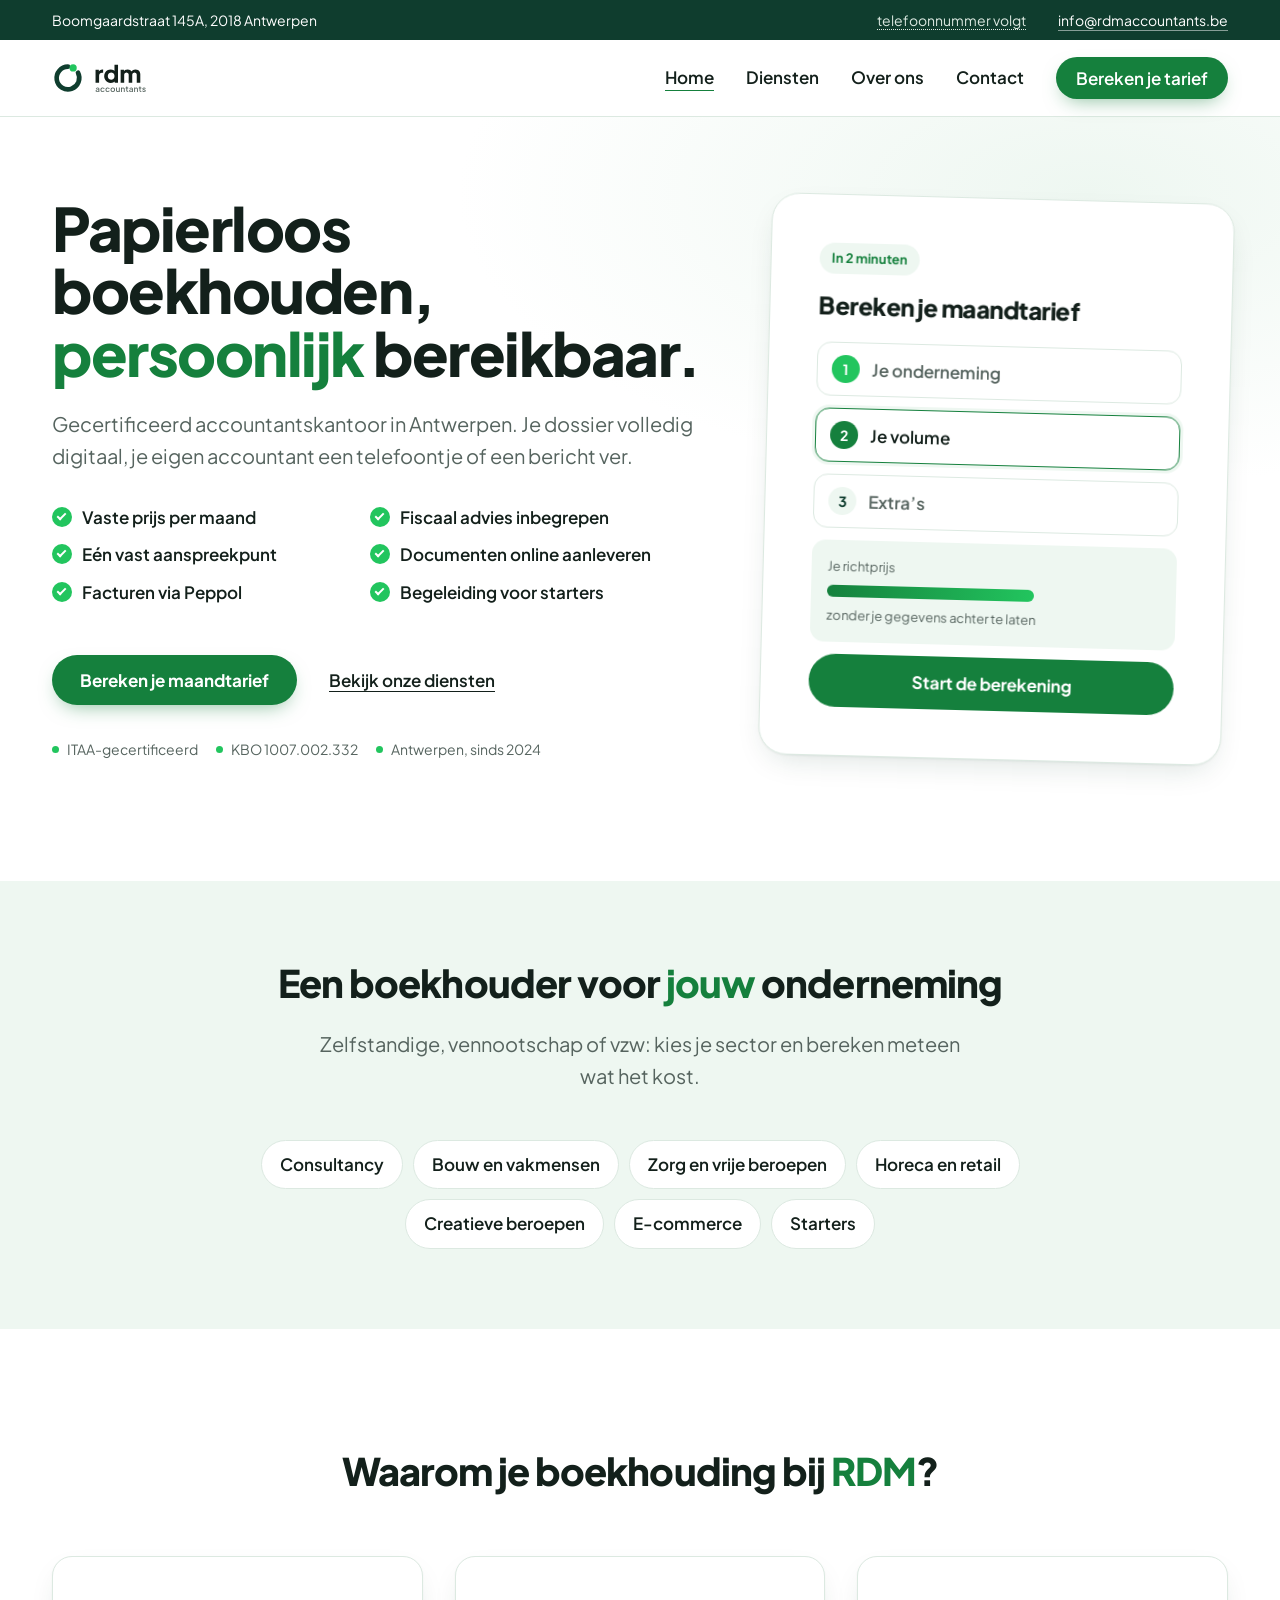
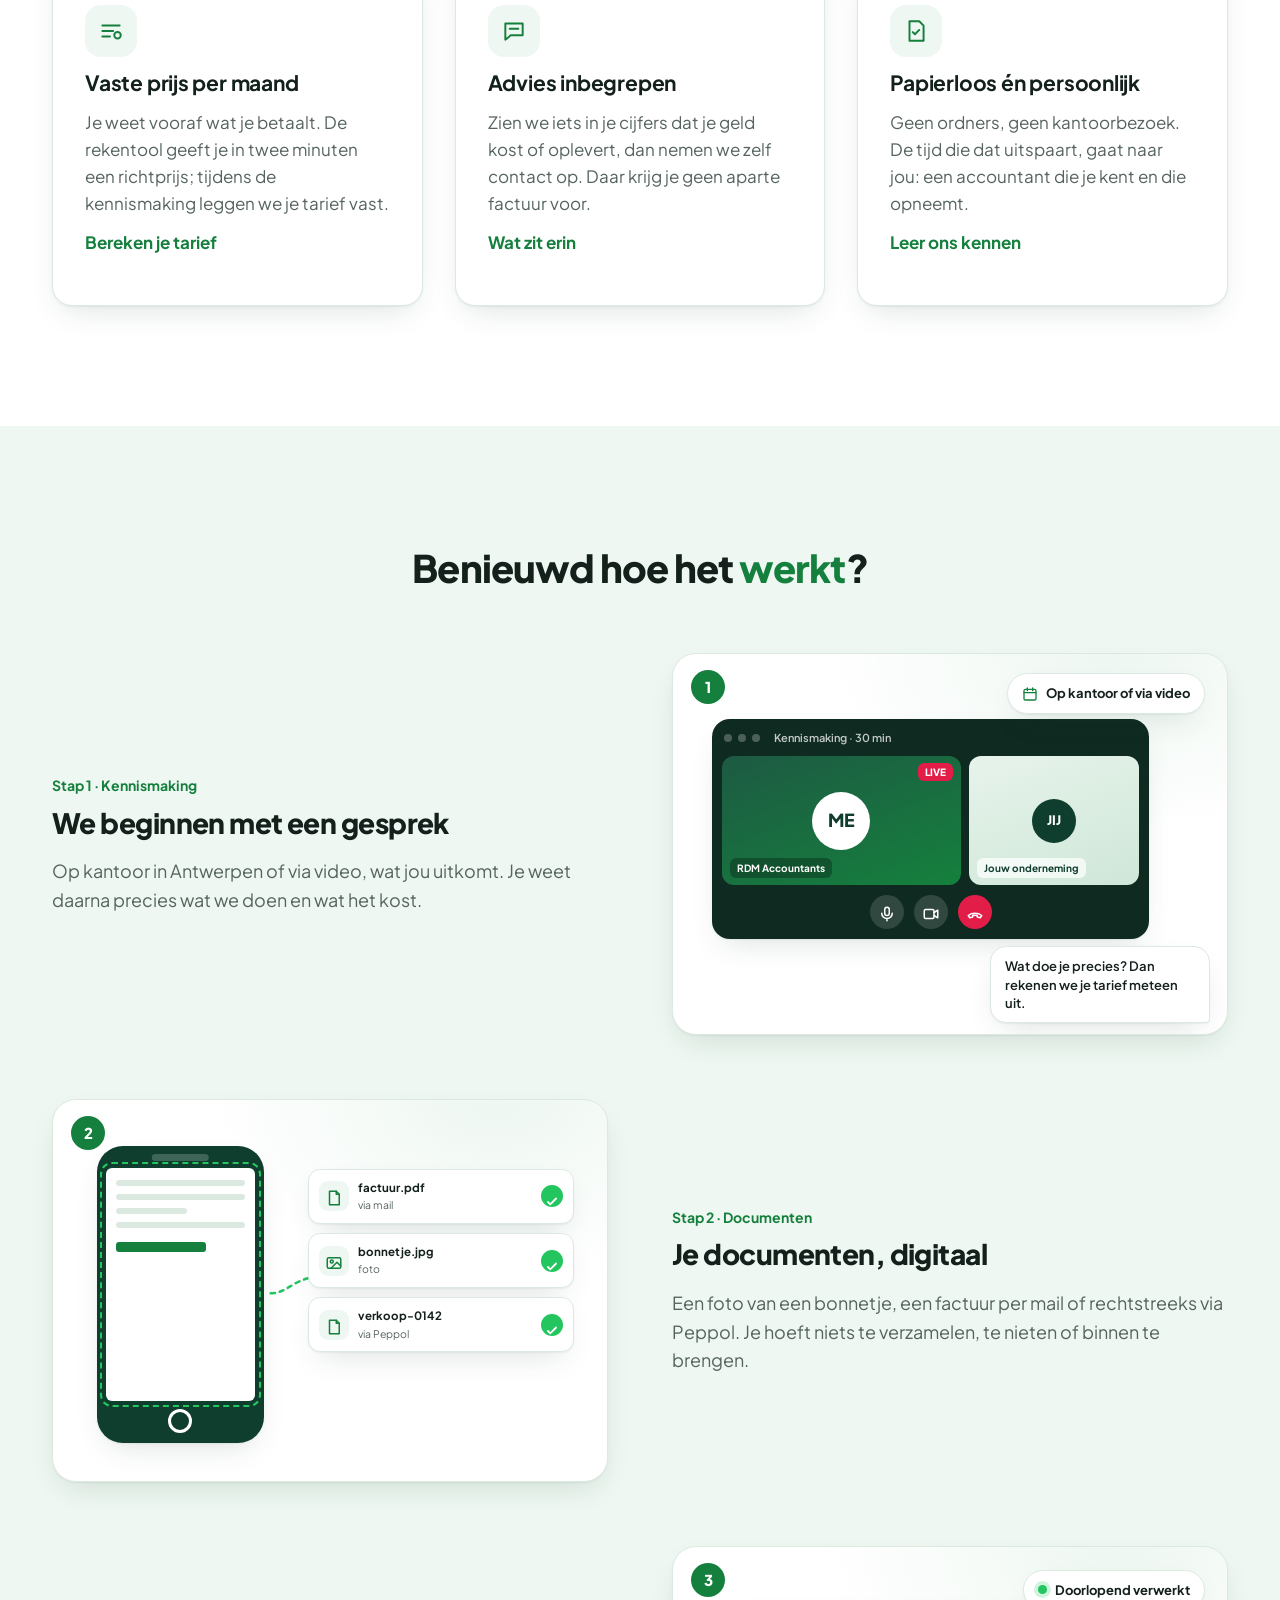
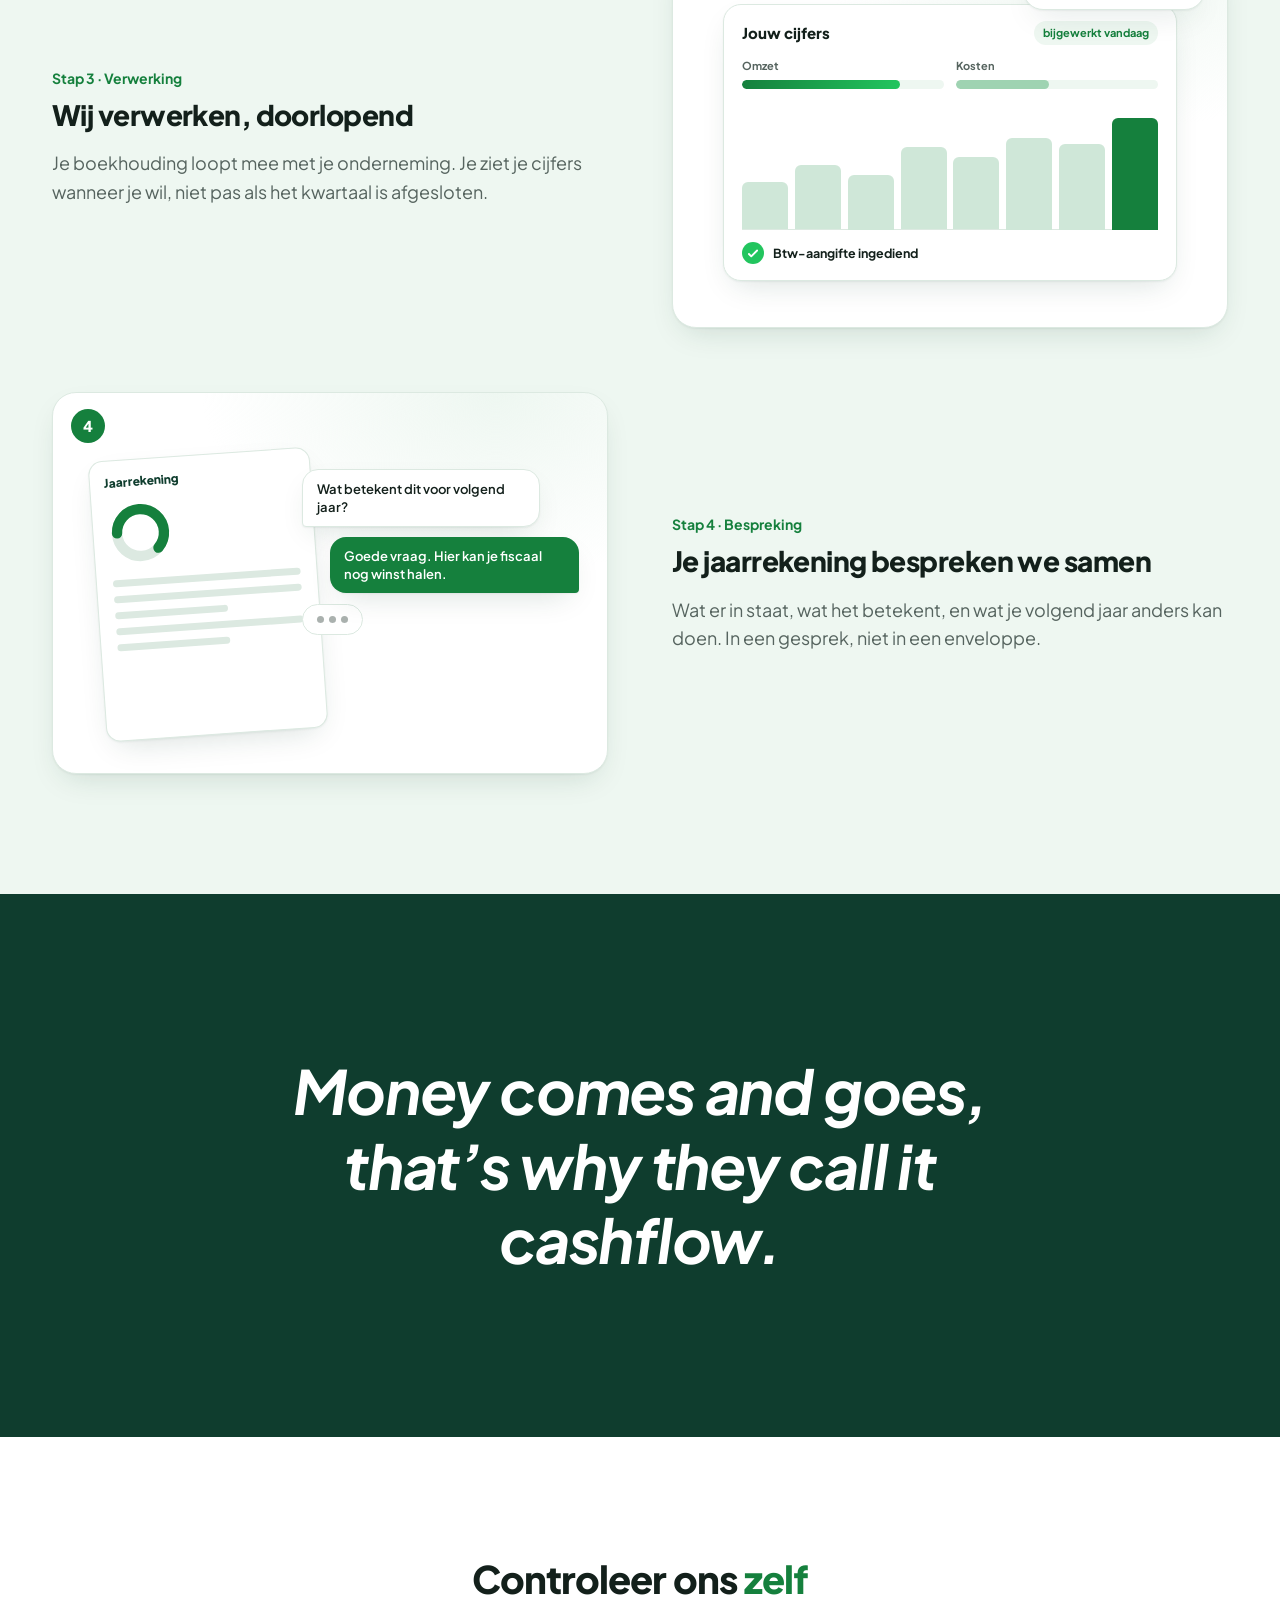
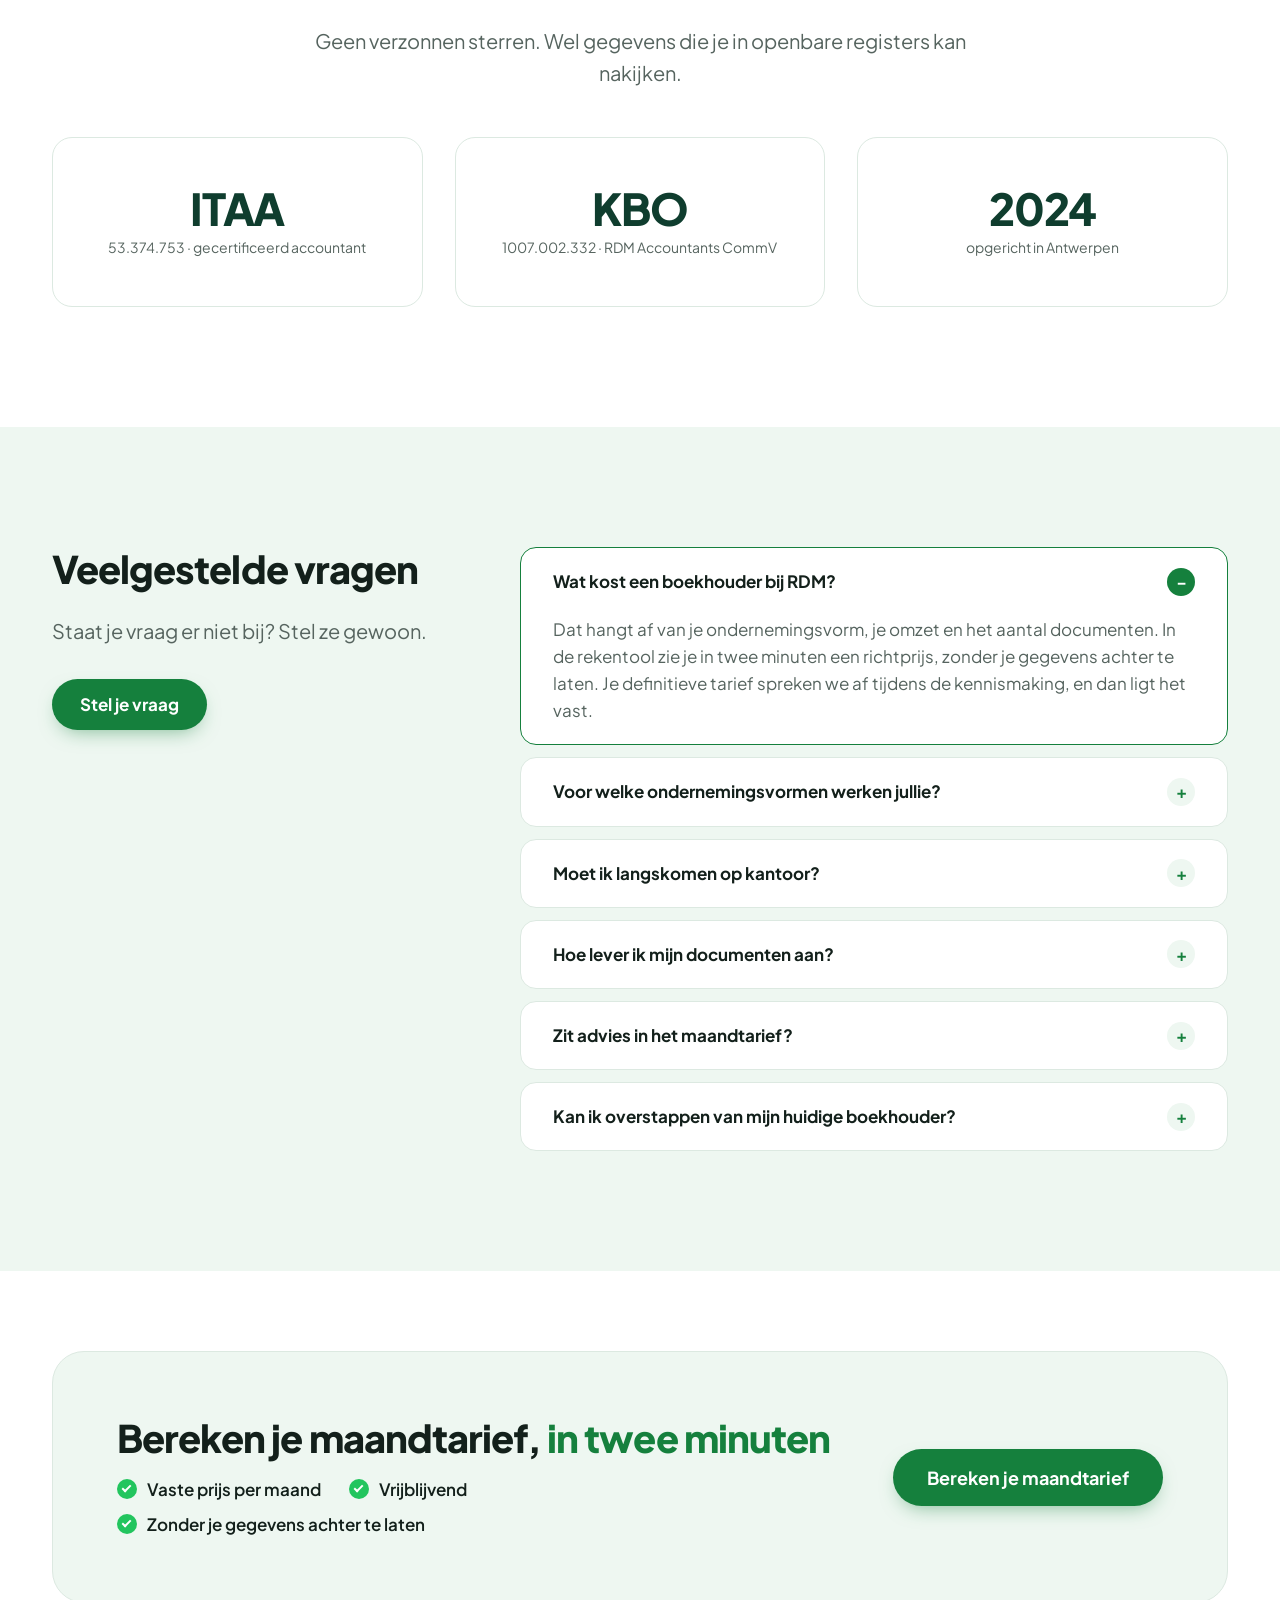
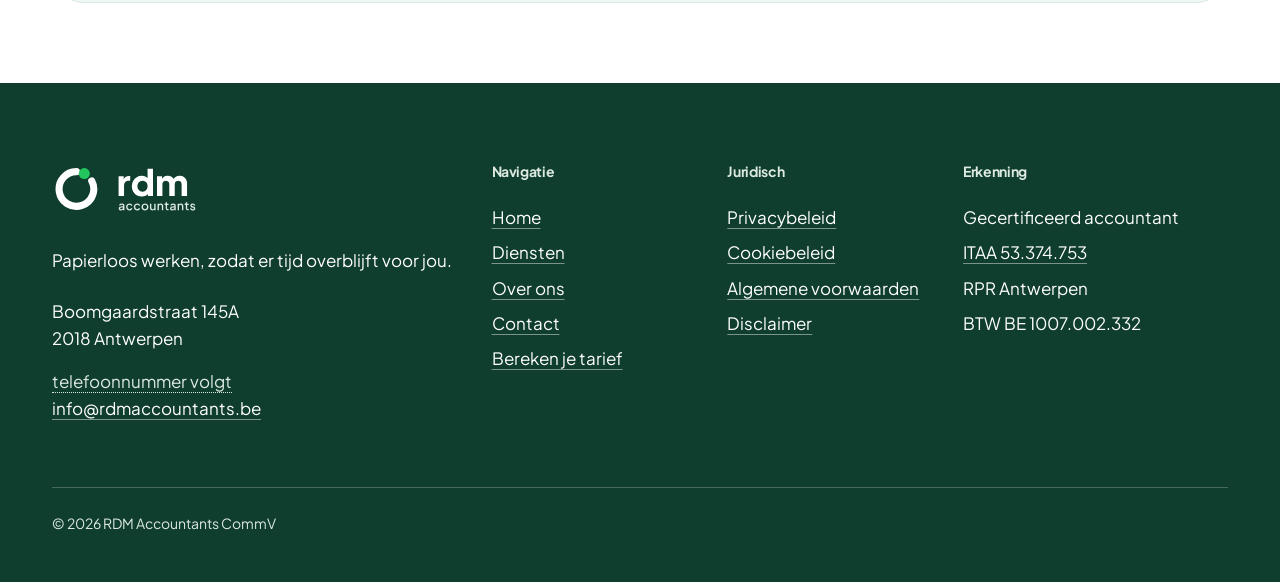
==== site/index.html @ 02c866e9 "Rebuild Diensten, Over ons, Contact and the Tarief header in the v2 style Same language as the homep" ====
<!doctype html>
<html lang="nl-BE" class="no-js">
<head>
<meta charset="utf-8">
<meta name="viewport" content="width=device-width, initial-scale=1">
<title>RDM Accountants — Antwerpen</title>
<meta name="description" content="Gecertificeerd accountantskantoor in Antwerpen. Papierloos werken, zodat er tijd overblijft voor jou. Bereken je richtprijs in drie stappen.">
<link rel="canonical" href="https://www.rdmaccountants.be/">

<meta property="og:type" content="website">
<meta property="og:site_name" content="RDM Accountants">
<meta property="og:locale" content="nl_BE">
<meta property="og:url" content="https://www.rdmaccountants.be/">
<meta property="og:title" content="RDM Accountants — Antwerpen">
<meta property="og:description" content="Gecertificeerd accountantskantoor in Antwerpen. Papierloos werken, zodat er tijd overblijft voor jou. Bereken je richtprijs in drie stappen.">
<meta property="og:image" content="https://www.rdmaccountants.be/assets/img/og-default.png">
<meta property="og:image:width" content="1200">
<meta property="og:image:height" content="630">
<meta name="twitter:card" content="summary_large_image">

<meta name="theme-color" content="#14453A">
<link rel="icon" href="assets/img/favicon.svg" type="image/svg+xml">
<link rel="icon" href="assets/img/favicon-32.png" sizes="32x32" type="image/png">
<link rel="icon" href="favicon.ico" sizes="16x16 32x32 48x48">
<link rel="apple-touch-icon" href="assets/img/apple-touch-icon.png">
<link rel="manifest" href="site.webmanifest">

<link rel="preload" href="assets/fonts/plus-jakarta-sans-normal-latin.woff2" as="font" type="font/woff2" crossorigin>
<link rel="stylesheet" href="assets/fonts/fonts.css?v=7840b08d">
<link rel="stylesheet" href="assets/css/style.css?v=0466deaf">

<script type="application/ld+json">
{
  "@context": "https://schema.org",
  "@type": "AccountingService",
  "@id": "https://www.rdmaccountants.be/#organisatie",
  "name": "RDM Accountants",
  "legalName": "RDM Accountants CommV",
  "description": "Gecertificeerd accountantskantoor in Antwerpen. Papierloos werken, zodat er tijd overblijft voor jou.",
  "url": "https://www.rdmaccountants.be/",
  "email": "info@rdmaccountants.be",
  "vatID": "BE1007002332",
  "identifier": {
    "@type": "PropertyValue",
    "name": "ITAA",
    "value": "53.374.753"
  },
  "address": {
    "@type": "PostalAddress",
    "streetAddress": "Boomgaardstraat 145A",
    "postalCode": "2018",
    "addressLocality": "Antwerpen",
    "addressCountry": "BE"
  },
  "geo": {
    "@type": "GeoCoordinates",
    "latitude": 51.2012948,
    "longitude": 4.4261101
  },
  "areaServed": {
    "@type": "City",
    "name": "Antwerpen"
  },
  "knowsLanguage": [
    "nl-BE"
  ],
  "image": "https://www.rdmaccountants.be/assets/img/og-default.png"
}
</script>
<script>document.documentElement.classList.replace('no-js','js');</script>
</head>
<body>

<a class="skip-link" href="#main">Naar de inhoud</a>

<div class="topbar">
  <div class="container">
    <span>Boomgaardstraat 145A, 2018 Antwerpen</span>
    <span class="topbar__spacer"><span class="tbd" data-field="telefoon">telefoonnummer volgt</span></span>
    <a href="mailto:info@rdmaccountants.be">info@rdmaccountants.be</a>
  </div>
</div>

<header class="header">
  <div class="container">
    <a class="logo" href="index.html" aria-label="RDM Accountants, naar de homepage">
      <svg viewBox="0 0 187 66" aria-hidden="true" focusable="false"><path d="M50.42 22.67A22 22 0 1 1 31.00 11.00" fill="none" stroke="#0F3D2E" stroke-width="9" stroke-linecap="round"/><circle cx="40.99" cy="13.40" r="7.02" fill="#22C55E"/><path d="M84.53 42.0V16.884H90.97V22.91L90.51 22.036Q91.338 18.862000000000002 93.247 17.735Q95.156 16.608 97.778 16.608H99.25V22.588H97.088Q94.55799999999999 22.588 92.994 24.129Q91.43 25.67 91.43 28.476V42.0ZM114.108 42.552Q110.428 42.552 107.53 40.804Q104.632 39.056 102.953 36.066Q101.274 33.076 101.274 29.442Q101.274 25.762 102.976 22.795Q104.678 19.828 107.576 18.08Q110.474 16.332 114.062 16.332Q116.822 16.332 118.961 17.367Q121.1 18.402 122.342 20.288L121.28399999999999 21.668V7.177999999999997H128.184V42.0H121.744V37.4L122.388 38.826Q121.1 40.666 118.892 41.608999999999995Q116.684 42.552 114.108 42.552ZM114.936 36.342Q116.822 36.342 118.248 35.468Q119.674 34.594 120.479 33.03Q121.28399999999999 31.466 121.28399999999999 29.442Q121.28399999999999 27.418 120.479 25.854Q119.674 24.29 118.248 23.416Q116.822 22.542 114.936 22.542Q113.05 22.542 111.555 23.439Q110.06 24.336 109.232 25.877Q108.404 27.418 108.404 29.442Q108.404 31.466 109.232 33.03Q110.06 34.594 111.555 35.468Q113.05 36.342 114.936 36.342ZM133.244 42.0V16.884H139.684V23.002L138.994 21.990000000000002Q139.546 19.092 141.66199999999998 17.712Q143.778 16.332 146.722 16.332Q149.85 16.332 152.219 17.919Q154.588 19.506 155.186 22.174L153.208 22.358Q154.45 19.276 156.75 17.804000000000002Q159.05 16.332 162.132 16.332Q164.846 16.332 166.939 17.528Q169.03199999999998 18.724 170.228 20.863Q171.424 23.002 171.424 25.854V42.0H164.524V27.326Q164.524 25.854 163.995 24.796Q163.466 23.738 162.5 23.14Q161.534 22.542 160.154 22.542Q158.82 22.542 157.831 23.14Q156.84199999999998 23.738 156.313 24.796Q155.784 25.854 155.784 27.326V42.0H148.884V27.326Q148.884 25.854 148.355 24.796Q147.826 23.738 146.86 23.14Q145.894 22.542 144.514 22.542Q143.18 22.542 142.191 23.14Q141.202 23.738 140.673 24.796Q140.144 25.854 140.144 27.326V42.0Z" fill="#13201B"/><path d="M87.534 60.186Q86.6815 60.186 86.03825 59.887625Q85.395 59.58925 85.0385 59.050625Q84.682 58.512 84.682 57.79125Q84.682 57.10925 84.98425 56.56675Q85.2865 56.02425 85.918125 55.65225Q86.54975 55.28025 87.51075 55.12525L90.4325 54.64475V56.02425L87.8595 56.466Q87.162 56.59 86.83262500000001 56.911625Q86.50325 57.23325 86.50325 57.72925Q86.50325 58.202 86.871375 58.50425Q87.2395 58.8065 87.80525 58.8065Q88.51825 58.8065 89.053 58.500375Q89.58775 58.19425 89.88612499999999 57.671125Q90.1845 57.148 90.1845 56.5125V54.358Q90.1845 53.74575 89.723375 53.3505Q89.26225 52.95525 88.50275 52.95525Q87.813 52.95525 87.289875 53.315625Q86.76675 53.676 86.51875 54.25725L85.06175 53.52875Q85.302 52.90875 85.82512500000001 52.436Q86.34825000000001 51.96325 87.05350000000001 51.695875Q87.75875 51.4285 88.557 51.4285Q89.549 51.4285 90.312375 51.8005Q91.07575 52.1725 91.50200000000001 52.83125Q91.92825 53.49 91.92825 54.358V60.0H90.262V58.48875L90.61075 58.5275Q90.31625 59.039 89.862875 59.411Q89.4095 59.783 88.824375 59.9845Q88.23925 60.186 87.534 60.186ZM98.35775 60.186Q97.11 60.186 96.13737499999999 59.608625Q95.16475 59.03125 94.602875 58.035375Q94.041 57.0395 94.041 55.79175Q94.041 54.544 94.59899999999999 53.555875Q95.157 52.567750000000004 96.1335 51.998125Q97.11 51.4285 98.35775 51.4285Q99.21799999999999 51.4285 99.96199999999999 51.73075Q100.70599999999999 52.033 101.25625 52.56Q101.8065 53.087 102.06224999999999 53.79225L100.52775 54.4975Q100.26424999999999 53.8465 99.68687499999999 53.45125Q99.1095 53.056 98.35775 53.056Q97.64474999999999 53.056 97.079 53.408625Q96.51325 53.761250000000004 96.18775 54.385125Q95.86224999999999 55.009 95.86224999999999 55.807249999999996Q95.86224999999999 56.59775 96.18775 57.221625Q96.51325 57.8455 97.079 58.202Q97.64474999999999 58.5585 98.35775 58.5585Q99.11725 58.5585 99.68687499999999 58.163250000000005Q100.25649999999999 57.768 100.52775 57.1015L102.06224999999999 57.83Q101.81424999999999 58.50425 101.26399999999998 59.039Q100.71374999999999 59.57375 99.96974999999999 59.879875Q99.22574999999999 60.186 98.35775 60.186ZM108.15075 60.186Q106.903 60.186 105.930375 59.608625Q104.95775 59.03125 104.395875 58.035375Q103.834 57.0395 103.834 55.79175Q103.834 54.544 104.392 53.555875Q104.95 52.567750000000004 105.9265 51.998125Q106.903 51.4285 108.15075 51.4285Q109.011 51.4285 109.755 51.73075Q110.499 52.033 111.04925 52.56Q111.5995 53.087 111.85525 53.79225L110.32075 54.4975Q110.05725 53.8465 109.47987499999999 53.45125Q108.9025 53.056 108.15075 53.056Q107.43775 53.056 106.872 53.408625Q106.30625 53.761250000000004 105.98075 54.385125Q105.65525 55.009 105.65525 55.807249999999996Q105.65525 56.59775 105.98075 57.221625Q106.30625 57.8455 106.872 58.202Q107.43775 58.5585 108.15075 58.5585Q108.91025 58.5585 109.47987499999999 58.163250000000005Q110.0495 57.768 110.32075 57.1015L111.85525 57.83Q111.60725 58.50425 111.05699999999999 59.039Q110.50675 59.57375 109.76275 59.879875Q109.01875 60.186 108.15075 60.186ZM118.01350000000001 60.186Q116.79675 60.186 115.800875 59.616375000000005Q114.805 59.04675 114.21600000000001 58.05475Q113.62700000000001 57.06275 113.62700000000001 55.7995Q113.62700000000001 54.53625 114.21212500000001 53.55200000000001Q114.79725 52.567750000000004 115.78925000000001 51.998125Q116.78125000000001 51.4285 118.01350000000001 51.4285Q119.24575 51.4285 120.23387500000001 51.99425Q121.22200000000001 52.56 121.80325 53.544250000000005Q122.3845 54.5285 122.3845 55.7995Q122.3845 57.0705 121.79162500000001 58.0625Q121.19875 59.0545 120.21062500000001 59.62025Q119.22250000000001 60.186 118.01350000000001 60.186ZM118.01350000000001 58.5585Q118.74975 58.5585 119.32325 58.202Q119.89675000000001 57.8455 120.23000000000002 57.21775Q120.56325000000001 56.59 120.56325000000001 55.7995Q120.56325000000001 55.009 120.23000000000002 54.392875000000004Q119.89675000000001 53.77675 119.32325 53.416375Q118.74975 53.056 118.01350000000001 53.056Q117.27725000000001 53.056 116.699875 53.416375Q116.1225 53.77675 115.785375 54.392875000000004Q115.44825 55.009 115.44825 55.7995Q115.44825 56.59 115.785375 57.21775Q116.1225 57.8455 116.699875 58.202Q117.27725000000001 58.5585 118.01350000000001 58.5585ZM127.48100000000001 60.186Q126.53550000000001 60.186 125.81862500000001 59.75975Q125.10175000000001 59.3335 124.71037500000001 58.570125000000004Q124.31900000000002 57.80675 124.31900000000002 56.79925V51.6145H126.06275000000001V56.6365Q126.06275000000001 57.21 126.29525000000001 57.644000000000005Q126.52775000000001 58.078 126.95012500000001 58.318250000000006Q127.37250000000002 58.5585 127.915 58.5585Q128.46525 58.5585 128.887625 58.314375Q129.31 58.07025 129.546375 57.62075Q129.78275000000002 57.17125 129.78275000000002 56.559V51.6145H131.5265V60.0H129.86025V58.357L130.054 58.574Q129.7595 59.35675 129.073625 59.771375Q128.38775 60.186 127.48100000000001 60.186ZM133.9725 60.0V51.6145H135.63875V53.2575L135.445 53.0405Q135.74725 52.25775 136.42925000000002 51.843125Q137.11125 51.4285 138.018 51.4285Q138.94025 51.4285 139.65325 51.8315Q140.36625 52.2345 140.773125 52.9475Q141.18 53.6605 141.18 54.585093023255816V60.0H139.43625V55.0555Q139.43625 54.42775 139.20375 53.986000000000004Q138.97125 53.54425 138.55202844827585 53.300124999999994Q138.13280689655173 53.056 137.58715344827587 53.056Q137.0415 53.056 136.61525 53.300124999999994Q136.189 53.54425 135.952625 53.989875Q135.71625 54.4355 135.71625 55.0555V60.0ZM147.0825 60.093Q145.75725 60.093 145.032625 59.352875Q144.308 58.61275 144.308 57.26425V53.20325H142.82775V51.6145H143.06025Q143.64925 51.6145 143.978625 51.277375Q144.308 50.94025 144.308 50.35125V49.6925H146.05175V51.6145H147.95825V53.20325H146.05175V57.18675Q146.05175 57.613 146.19125 57.91525Q146.33075 58.2175 146.64462500000002 58.380250000000004Q146.95850000000002 58.543 147.4545 58.543Q147.57075 58.543 147.72575 58.5275Q147.88075 58.512 148.02025 58.4965V60.0Q147.811 60.03875 147.5475 60.065875000000005Q147.284 60.093 147.0825 60.093ZM152.644 60.186Q151.7915 60.186 151.14825000000002 59.887625Q150.50500000000002 59.58925 150.1485 59.050625Q149.792 58.512 149.792 57.79125Q149.792 57.10925 150.09425 56.56675Q150.3965 56.02425 151.028125 55.65225Q151.65975 55.28025 152.62075000000002 55.12525L155.54250000000002 54.64475V56.02425L152.9695 56.466Q152.27200000000002 56.59 151.94262500000002 56.911625Q151.61325000000002 57.23325 151.61325000000002 57.72925Q151.61325000000002 58.202 151.981375 58.50425Q152.3495 58.8065 152.91525000000001 58.8065Q153.62825 58.8065 154.163 58.500375Q154.69775 58.19425 154.996125 57.671125Q155.29450000000003 57.148 155.29450000000003 56.5125V54.358Q155.29450000000003 53.74575 154.83337500000002 53.3505Q154.37225 52.95525 153.61275 52.95525Q152.923 52.95525 152.399875 53.315625Q151.87675000000002 53.676 151.62875000000003 54.25725L150.17175 53.52875Q150.412 52.90875 150.93512500000003 52.436Q151.45825000000002 51.96325 152.1635 51.695875Q152.86875 51.4285 153.667 51.4285Q154.65900000000002 51.4285 155.42237500000002 51.8005Q156.18575 52.1725 156.61200000000002 52.83125Q157.03825 53.49 157.03825 54.358V60.0H155.372V58.48875L155.72075 58.5275Q155.42625 59.039 154.97287500000002 59.411Q154.51950000000002 59.783 153.93437500000002 59.9845Q153.34925 60.186 152.644 60.186ZM159.49200000000002 60.0V51.6145H161.15825V53.2575L160.96450000000002 53.0405Q161.26675000000003 52.25775 161.94875000000002 51.843125Q162.63075000000003 51.4285 163.53750000000002 51.4285Q164.45975 51.4285 165.17275 51.8315Q165.88575000000003 52.2345 166.29262500000004 52.9475Q166.69950000000003 53.6605 166.69950000000003 54.585093023255816V60.0H164.95575000000002V55.0555Q164.95575000000002 54.42775 164.72325 53.986000000000004Q164.49075000000002 53.54425 164.0715284482759 53.300124999999994Q163.65230689655175 53.056 163.1066534482759 53.056Q162.56100000000004 53.056 162.13475000000003 53.300124999999994Q161.70850000000002 53.54425 161.472125 53.989875Q161.23575000000002 54.4355 161.23575000000002 55.0555V60.0ZM172.60200000000003 60.093Q171.27675000000002 60.093 170.55212500000002 59.352875Q169.82750000000001 58.61275 169.82750000000001 57.26425V53.20325H168.34725000000003V51.6145H168.57975000000002Q169.16875000000002 51.6145 169.49812500000002 51.277375Q169.82750000000001 50.94025 169.82750000000001 50.35125V49.6925H171.57125000000002V51.6145H173.47775000000001V53.20325H171.57125000000002V57.18675Q171.57125000000002 57.613 171.71075000000002 57.91525Q171.85025000000002 58.2175 172.164125 58.380250000000004Q172.47800000000004 58.543 172.97400000000002 58.543Q173.09025000000003 58.543 173.24525000000003 58.5275Q173.40025000000003 58.512 173.53975000000003 58.4965V60.0Q173.33050000000003 60.03875 173.067 60.065875000000005Q172.8035 60.093 172.60200000000003 60.093ZM178.75250000000003 60.186Q177.45825000000005 60.186 176.49337500000004 59.554375Q175.52850000000004 58.92275 175.14100000000005 57.8455L176.48175000000003 57.21Q176.82275000000004 57.93075 177.42337500000002 58.34925Q178.02400000000003 58.76775 178.75250000000003 58.76775Q179.37250000000003 58.76775 179.76000000000005 58.484875Q180.14750000000004 58.202 180.14750000000004 57.72925Q180.14750000000004 57.41925 179.97700000000003 57.2255Q179.80650000000003 57.03175 179.55075000000005 56.90775Q179.29500000000004 56.78375 179.03150000000002 56.714L177.71400000000003 56.342Q176.62125000000003 56.032 176.08650000000003 55.408125Q175.55175000000003 54.78425 175.55175000000003 53.94725Q175.55175000000003 53.18775 175.93925000000002 52.622Q176.32675000000003 52.05625 177.00875000000002 51.742374999999996Q177.69075000000004 51.4285 178.55100000000004 51.4285Q179.69800000000004 51.4285 180.59700000000004 51.99425Q181.49600000000004 52.56 181.86800000000002 53.57525L180.51175000000003 54.21075Q180.26375000000004 53.5985 179.72900000000004 53.242000000000004Q179.19425000000004 52.8855 178.52775000000003 52.8855Q177.95425000000003 52.8855 177.61712500000004 53.15675Q177.28000000000003 53.428 177.28000000000003 53.862Q177.28000000000003 54.1565 177.43500000000003 54.35025Q177.59000000000003 54.544 177.83800000000002 54.66025Q178.08600000000004 54.7765 178.34950000000003 54.854L179.71350000000004 55.257Q180.74425000000002 55.55925 181.306125 56.183125000000004Q181.86800000000002 56.807 181.86800000000002 57.68275Q181.86800000000002 58.419 181.47275000000002 58.98475Q181.07750000000004 59.5505 180.38000000000005 59.86825Q179.68250000000003 60.186 178.75250000000003 60.186Z" fill="#56645F"/></svg>
    </a>

    <button class="nav-toggle" type="button" aria-expanded="false" aria-controls="nav">Menu</button>

    <nav class="nav" id="nav" aria-label="Hoofdnavigatie">
      <button class="nav-close" type="button">Sluiten</button>
      <div class="nav__contact">
        <span class="tbd" data-field="telefoon">telefoonnummer volgt</span>
        <a href="mailto:info@rdmaccountants.be">info@rdmaccountants.be</a>
      </div>
      <a href="index.html" aria-current="page">Home</a>
      <a href="diensten.html">Diensten</a>
      <a href="over-ons.html">Over ons</a>
      <a href="contact.html">Contact</a>
      <a class="btn btn--primary" href="tarief.html">Bereken je tarief</a>
    </nav>
  </div>
</header>

<main id="main">

  <!-- Hero: headline, checklist, one action, trust row. Preview card on the right. -->
  <section class="hero-x">
    <div class="container hero-x__grid">
      <div class="stagger" data-stagger>
        <h1 class="hero-x__title">Papierloos boekhouden, <mark class="hl">persoonlijk</mark> bereikbaar.</h1>
        <p class="hero-x__sub">Gecertificeerd accountantskantoor in Antwerpen. Je dossier volledig digitaal, je eigen accountant een telefoontje of een bericht ver.</p>
        <ul class="checks">
          <li>Vaste prijs per maand</li>
          <li>Fiscaal advies inbegrepen</li>
          <li>E&eacute;n vast aanspreekpunt</li>
          <li>Documenten online aanleveren</li>
          <li>Facturen via Peppol</li>
          <li>Begeleiding voor starters</li>
        </ul>
        <div class="btn-row">
          <a class="btn btn--primary" href="tarief.html">Bereken je maandtarief</a>
          <a class="btn btn--secondary" href="diensten.html">Bekijk onze diensten</a>
        </div>
        <p class="trust"><span>ITAA-gecertificeerd</span><span>KBO 1007.002.332</span><span>Antwerpen, sinds 2024</span></p>
      </div>

      <a class="preview" href="tarief.html" aria-label="Open de rekentool">
        <span class="preview__badge">In 2 minuten</span>
        <span class="preview__title">Bereken je maandtarief</span>
        <span class="preview__step is-done"><b>1</b> Je onderneming</span>
        <span class="preview__step is-active"><b>2</b> Je volume</span>
        <span class="preview__step"><b>3</b> Extra&rsquo;s</span>
        <span class="preview__result">
          <span class="preview__label">Je richtprijs</span>
          <span class="preview__bar"></span>
          <span class="preview__label">zonder je gegevens achter te laten</span>
        </span>
        <span class="preview__cta">Start de berekening</span>
      </a>
    </div>
  </section>

  <!-- Sectors -->
  <section class="band-tint section-sm">
    <div class="container center">
      <h2 class="h-sec">Een boekhouder voor <mark class="hl">jouw</mark> onderneming</h2>
      <p class="lead-c">Zelfstandige, vennootschap of vzw: kies je sector en bereken meteen wat het kost.</p>
      <ul class="chips">
        <li><a href="tarief.html?sector=consultancy">Consultancy</a></li>
        <li><a href="tarief.html?sector=bouw">Bouw en vakmensen</a></li>
        <li><a href="tarief.html?sector=zorg">Zorg en vrije beroepen</a></li>
        <li><a href="tarief.html?sector=horeca">Horeca en retail</a></li>
        <li><a href="tarief.html?sector=creatief">Creatieve beroepen</a></li>
        <li><a href="tarief.html?sector=ecommerce">E-commerce</a></li>
        <li><a href="tarief.html">Starters</a></li>
      </ul>
    </div>
  </section>

  <!-- Why -->
  <section class="section">
    <div class="container">
      <h2 class="h-sec center">Waarom je boekhouding bij <mark class="hl">RDM</mark>?</h2>
      <div class="cards">
        <article class="card" data-reveal>
          <span class="card__icon" aria-hidden="true"><svg viewBox="0 0 24 24"><path d="M4 7h16M4 12h10M4 17h7"/><circle cx="18" cy="16" r="3"/></svg></span>
          <h3>Vaste prijs per maand</h3>
          <p>Je weet vooraf wat je betaalt. De rekentool geeft je in twee minuten een richtprijs; tijdens de kennismaking leggen we je tarief vast.</p>
          <a class="card__link" href="tarief.html">Bereken je tarief</a>
        </article>
        <article class="card" data-reveal>
          <span class="card__icon" aria-hidden="true"><svg viewBox="0 0 24 24"><path d="M4 5h16v11H9l-5 4z"/><path d="M8 10h8"/></svg></span>
          <h3>Advies inbegrepen</h3>
          <p>Zien we iets in je cijfers dat je geld kost of oplevert, dan nemen we zelf contact op. Daar krijg je geen aparte factuur voor.</p>
          <a class="card__link" href="diensten.html">Wat zit erin</a>
        </article>
        <article class="card" data-reveal>
          <span class="card__icon" aria-hidden="true"><svg viewBox="0 0 24 24"><path d="M6 3h9l4 4v14H6z"/><path d="M9 13l2 2 4-4"/></svg></span>
          <h3>Papierloos &eacute;n persoonlijk</h3>
          <p>Geen ordners, geen kantoorbezoek. De tijd die dat uitspaart, gaat naar jou: een accountant die je kent en die opneemt.</p>
          <a class="card__link" href="over-ons.html">Leer ons kennen</a>
        </article>
      </div>
    </div>
  </section>

  <!-- How it works -->
  <section class="section band-tint">
    <div class="container">
      <h2 class="h-sec center">Benieuwd hoe het <mark class="hl">werkt</mark>?</h2>

      <div class="zig" data-reveal>
        <div class="zig__text">
          <p class="eyebrow">Stap 1 &middot; Kennismaking</p>
          <h3>We beginnen met een gesprek</h3>
          <p>Op kantoor in Antwerpen of via video, wat jou uitkomt. Je weet daarna precies wat we doen en wat het kost.</p>
        </div>
        <div class="zig__visual ill" aria-hidden="true">
          <span class="ill__step">1</span>
          <div class="ill-call">
            <div class="ill-call__bar"><span class="ill-dot"></span><span class="ill-dot"></span><span class="ill-dot"></span><span class="ill-call__title">Kennismaking &middot; 30 min</span></div>
            <div class="ill-call__tiles">
              <div class="ill-tile ill-tile--dark"><span class="ill-avatar">ME</span><span class="ill-tile__name">RDM Accountants</span><span class="ill-live">live</span></div>
              <div class="ill-tile"><span class="ill-avatar ill-avatar--light">JIJ</span><span class="ill-tile__name">Jouw onderneming</span></div>
            </div>
            <div class="ill-call__controls"><span class="ill-btn"><svg viewBox="0 0 24 24"><rect x="9" y="3" width="6" height="11" rx="3"/><path d="M5 11a7 7 0 0 0 14 0M12 18v3"/></svg></span><span class="ill-btn"><svg viewBox="0 0 24 24"><rect x="3" y="6" width="13" height="12" rx="2"/><path d="M16 10l5-3v10l-5-3"/></svg></span><span class="ill-btn ill-btn--end"><svg viewBox="0 0 24 24"><path d="M3 14c5-4 13-4 18 0l-2 3-4-1v-2a10 10 0 0 0-6 0v2l-4 1z"/></svg></span></div>
          </div>
          <div class="ill-bubble ill-bubble--a">Wat doe je precies? Dan rekenen we je tarief meteen uit.</div>
          <div class="ill-chip ill-chip--cal"><svg viewBox="0 0 24 24"><rect x="3" y="5" width="18" height="16" rx="2"/><path d="M3 10h18M8 3v4M16 3v4"/></svg><span>Op kantoor of via video</span></div>
        </div>
      </div>

      <div class="zig zig--flip" data-reveal>
        <div class="zig__text">
          <p class="eyebrow">Stap 2 &middot; Documenten</p>
          <h3>Je documenten, digitaal</h3>
          <p>Een foto van een bonnetje, een factuur per mail of rechtstreeks via Peppol. Je hoeft niets te verzamelen, te nieten of binnen te brengen.</p>
        </div>
        <div class="zig__visual ill" aria-hidden="true">
          <span class="ill__step">2</span>
          <div class="ill-phone">
            <div class="ill-phone__notch"></div>
            <div class="ill-receipt"><i></i><i></i><i class="short"></i><i></i><b></b></div>
            <div class="ill-phone__shutter"></div>
          </div>
          <svg class="ill-flow" viewBox="0 0 80 40"><path d="M2 30 C 25 30, 30 8, 70 10"/><path d="M62 4l9 6-9 6"/></svg>
          <ul class="ill-inbox">
            <li><span class="ill-file"><svg viewBox="0 0 24 24"><path d="M6 3h9l4 4v14H6z"/><path d="M15 3v4h4"/></svg></span><span class="ill-inbox__txt"><b>factuur.pdf</b><em>via mail</em></span><span class="ill-ok"><svg viewBox="0 0 24 24"><path d="M5 12l4 4 10-10"/></svg></span></li>
            <li><span class="ill-file"><svg viewBox="0 0 24 24"><rect x="3" y="5" width="18" height="14" rx="2"/><circle cx="9" cy="10" r="2"/><path d="M21 16l-5-5-8 8"/></svg></span><span class="ill-inbox__txt"><b>bonnetje.jpg</b><em>foto</em></span><span class="ill-ok"><svg viewBox="0 0 24 24"><path d="M5 12l4 4 10-10"/></svg></span></li>
            <li><span class="ill-file"><svg viewBox="0 0 24 24"><path d="M6 3h9l4 4v14H6z"/><path d="M15 3v4h4"/></svg></span><span class="ill-inbox__txt"><b>verkoop-0142</b><em>via Peppol</em></span><span class="ill-ok"><svg viewBox="0 0 24 24"><path d="M5 12l4 4 10-10"/></svg></span></li>
          </ul>
        </div>
      </div>

      <div class="zig" data-reveal>
        <div class="zig__text">
          <p class="eyebrow">Stap 3 &middot; Verwerking</p>
          <h3>Wij verwerken, doorlopend</h3>
          <p>Je boekhouding loopt mee met je onderneming. Je ziet je cijfers wanneer je wil, niet pas als het kwartaal is afgesloten.</p>
        </div>
        <div class="zig__visual ill" aria-hidden="true">
          <span class="ill__step">3</span>
          <div class="ill-dash">
            <div class="ill-dash__head"><b>Jouw cijfers</b><span class="ill-pill">bijgewerkt vandaag</span></div>
            <div class="ill-dash__kpis">
              <div class="ill-kpi"><em>Omzet</em><span class="ill-kpi__bar"></span></div>
              <div class="ill-kpi"><em>Kosten</em><span class="ill-kpi__bar ill-kpi__bar--soft"></span></div>
            </div>
            <div class="ill-chart">
              <span></span><span></span><span></span><span></span>
              <span></span><span></span><span></span><span class="is-now"></span>
            </div>
            <div class="ill-task"><span class="ill-ok"><svg viewBox="0 0 24 24"><path d="M5 12l4 4 10-10"/></svg></span><span>Btw-aangifte ingediend</span></div>
          </div>
          <div class="ill-chip ill-chip--float"><span class="ill-live-dot"></span><span>Doorlopend verwerkt</span></div>
        </div>
      </div>

      <div class="zig zig--flip" data-reveal>
        <div class="zig__text">
          <p class="eyebrow">Stap 4 &middot; Bespreking</p>
          <h3>Je jaarrekening bespreken we samen</h3>
          <p>Wat er in staat, wat het betekent, en wat je volgend jaar anders kan doen. In een gesprek, niet in een enveloppe.</p>
        </div>
        <div class="zig__visual ill" aria-hidden="true">
          <span class="ill__step">4</span>
          <div class="ill-report">
            <div class="ill-report__tab">Jaarrekening</div>
            <div class="ill-report__donut"><svg viewBox="0 0 42 42"><circle cx="21" cy="21" r="15.9"/><circle class="seg" cx="21" cy="21" r="15.9" stroke-dasharray="62 38" stroke-dashoffset="25"/></svg></div>
            <i></i><i></i><i class="short"></i><i></i><i class="short"></i>
          </div>
          <div class="ill-chat">
            <div class="ill-bubble ill-bubble--them">Wat betekent dit voor volgend jaar?</div>
            <div class="ill-bubble ill-bubble--us">Goede vraag. Hier kan je fiscaal nog winst halen.</div>
            <div class="ill-typing"><span></span><span></span><span></span></div>
          </div>
        </div>
      </div>
    </div>
  </section>

  <!-- The client's quote -->
  <section class="quote band-forest" data-quote>
    <blockquote>
      <p>Money comes and goes, that&rsquo;s why they call it cashflow.</p>
    </blockquote>
  </section>

  <!-- Verifiable facts instead of ratings we do not have -->
  <section class="section">
    <div class="container">
      <h2 class="h-sec center">Controleer ons <mark class="hl">zelf</mark></h2>
      <p class="lead-c center">Geen verzonnen sterren. Wel gegevens die je in openbare registers kan nakijken.</p>
      <div class="stats">
        <a class="stat" data-reveal href="https://www.itaa.be/nl/openbaar-register/" rel="noopener"><span class="stat__big">ITAA</span><span class="stat__small">53.374.753 &middot; gecertificeerd accountant</span></a>
        <a class="stat" data-reveal href="https://kbopub.economie.fgov.be/kbopub/toonondernemingps.html?ondernemingsnummer=1007002332" rel="noopener"><span class="stat__big">KBO</span><span class="stat__small">1007.002.332 &middot; RDM Accountants CommV</span></a>
        <div class="stat" data-reveal><span class="stat__big">2024</span><span class="stat__small">opgericht in Antwerpen</span></div>
      </div>
    </div>
  </section>

  <!-- FAQ -->
  <section class="section band-tint">
    <div class="container faq-wrap">
      <div>
        <h2 class="h-sec">Veelgestelde vragen</h2>
        <p class="lead-l">Staat je vraag er niet bij? Stel ze gewoon.</p>
        <a class="btn btn--primary" href="contact.html">Stel je vraag</a>
      </div>
      <div class="faq" data-reveal>
        <details open>
          <summary>Wat kost een boekhouder bij RDM?</summary>
          <p>Dat hangt af van je ondernemingsvorm, je omzet en het aantal documenten. In de rekentool zie je in twee minuten een richtprijs, zonder je gegevens achter te laten. Je definitieve tarief spreken we af tijdens de kennismaking, en dan ligt het vast.</p>
        </details>
        <details>
          <summary>Voor welke ondernemingsvormen werken jullie?</summary>
          <p>Eenmanszaken, vzw&rsquo;s en vennootschappen: BV, NV, CommV en VOF.</p>
        </details>
        <details>
          <summary>Moet ik langskomen op kantoor?</summary>
          <p>Nee. Kennismaken kan op kantoor in Antwerpen of via video. Daarna verloopt alles digitaal.</p>
        </details>
        <details>
          <summary>Hoe lever ik mijn documenten aan?</summary>
          <p>Met een foto van een bonnetje, een factuur per mail of rechtstreeks via Peppol. Je hoeft niets te verzamelen of binnen te brengen.</p>
        </details>
        <details>
          <summary>Zit advies in het maandtarief?</summary>
          <p>Ja. Zien we iets in je cijfers dat je geld kost of oplevert, dan nemen we contact op. Daar krijg je geen aparte factuur voor.</p>
        </details>
        <details>
          <summary>Kan ik overstappen van mijn huidige boekhouder?</summary>
          <p>Ja, bij de start van een kwartaal. Jij laat je huidige kantoor weten dat je vertrekt; dat is &eacute;&eacute;n mail, en we sturen je de tekst. De overdracht van je dossier regelen wij onderling.</p>
        </details>
      </div>
    </div>
  </section>

  <!-- Closing CTA -->
  <section class="section-sm">
    <div class="container">
      <div class="cta-banner" data-reveal>
        <div>
          <h2 class="h-sec">Bereken je maandtarief, <mark class="hl">in twee minuten</mark></h2>
          <ul class="checks checks--row">
            <li>Vaste prijs per maand</li>
            <li>Vrijblijvend</li>
            <li>Zonder je gegevens achter te laten</li>
          </ul>
        </div>
        <a class="btn btn--primary btn--lg" href="tarief.html">Bereken je maandtarief</a>
      </div>
    </div>
  </section>

</main>

<footer class="footer">
  <div class="container">
    <div class="footer__cols">
      <div>
        <span class="footer__logo">
          <svg viewBox="0 0 187 66" role="img" aria-label="RDM Accountants"><path d="M50.42 22.67A22 22 0 1 1 31.00 11.00" fill="none" stroke="#FFFFFF" stroke-width="9" stroke-linecap="round"/><circle cx="40.99" cy="13.40" r="7.02" fill="#22C55E"/><path d="M84.53 42.0V16.884H90.97V22.91L90.51 22.036Q91.338 18.862000000000002 93.247 17.735Q95.156 16.608 97.778 16.608H99.25V22.588H97.088Q94.55799999999999 22.588 92.994 24.129Q91.43 25.67 91.43 28.476V42.0ZM114.108 42.552Q110.428 42.552 107.53 40.804Q104.632 39.056 102.953 36.066Q101.274 33.076 101.274 29.442Q101.274 25.762 102.976 22.795Q104.678 19.828 107.576 18.08Q110.474 16.332 114.062 16.332Q116.822 16.332 118.961 17.367Q121.1 18.402 122.342 20.288L121.28399999999999 21.668V7.177999999999997H128.184V42.0H121.744V37.4L122.388 38.826Q121.1 40.666 118.892 41.608999999999995Q116.684 42.552 114.108 42.552ZM114.936 36.342Q116.822 36.342 118.248 35.468Q119.674 34.594 120.479 33.03Q121.28399999999999 31.466 121.28399999999999 29.442Q121.28399999999999 27.418 120.479 25.854Q119.674 24.29 118.248 23.416Q116.822 22.542 114.936 22.542Q113.05 22.542 111.555 23.439Q110.06 24.336 109.232 25.877Q108.404 27.418 108.404 29.442Q108.404 31.466 109.232 33.03Q110.06 34.594 111.555 35.468Q113.05 36.342 114.936 36.342ZM133.244 42.0V16.884H139.684V23.002L138.994 21.990000000000002Q139.546 19.092 141.66199999999998 17.712Q143.778 16.332 146.722 16.332Q149.85 16.332 152.219 17.919Q154.588 19.506 155.186 22.174L153.208 22.358Q154.45 19.276 156.75 17.804000000000002Q159.05 16.332 162.132 16.332Q164.846 16.332 166.939 17.528Q169.03199999999998 18.724 170.228 20.863Q171.424 23.002 171.424 25.854V42.0H164.524V27.326Q164.524 25.854 163.995 24.796Q163.466 23.738 162.5 23.14Q161.534 22.542 160.154 22.542Q158.82 22.542 157.831 23.14Q156.84199999999998 23.738 156.313 24.796Q155.784 25.854 155.784 27.326V42.0H148.884V27.326Q148.884 25.854 148.355 24.796Q147.826 23.738 146.86 23.14Q145.894 22.542 144.514 22.542Q143.18 22.542 142.191 23.14Q141.202 23.738 140.673 24.796Q140.144 25.854 140.144 27.326V42.0Z" fill="#FFFFFF"/><path d="M87.534 60.186Q86.6815 60.186 86.03825 59.887625Q85.395 59.58925 85.0385 59.050625Q84.682 58.512 84.682 57.79125Q84.682 57.10925 84.98425 56.56675Q85.2865 56.02425 85.918125 55.65225Q86.54975 55.28025 87.51075 55.12525L90.4325 54.64475V56.02425L87.8595 56.466Q87.162 56.59 86.83262500000001 56.911625Q86.50325 57.23325 86.50325 57.72925Q86.50325 58.202 86.871375 58.50425Q87.2395 58.8065 87.80525 58.8065Q88.51825 58.8065 89.053 58.500375Q89.58775 58.19425 89.88612499999999 57.671125Q90.1845 57.148 90.1845 56.5125V54.358Q90.1845 53.74575 89.723375 53.3505Q89.26225 52.95525 88.50275 52.95525Q87.813 52.95525 87.289875 53.315625Q86.76675 53.676 86.51875 54.25725L85.06175 53.52875Q85.302 52.90875 85.82512500000001 52.436Q86.34825000000001 51.96325 87.05350000000001 51.695875Q87.75875 51.4285 88.557 51.4285Q89.549 51.4285 90.312375 51.8005Q91.07575 52.1725 91.50200000000001 52.83125Q91.92825 53.49 91.92825 54.358V60.0H90.262V58.48875L90.61075 58.5275Q90.31625 59.039 89.862875 59.411Q89.4095 59.783 88.824375 59.9845Q88.23925 60.186 87.534 60.186ZM98.35775 60.186Q97.11 60.186 96.13737499999999 59.608625Q95.16475 59.03125 94.602875 58.035375Q94.041 57.0395 94.041 55.79175Q94.041 54.544 94.59899999999999 53.555875Q95.157 52.567750000000004 96.1335 51.998125Q97.11 51.4285 98.35775 51.4285Q99.21799999999999 51.4285 99.96199999999999 51.73075Q100.70599999999999 52.033 101.25625 52.56Q101.8065 53.087 102.06224999999999 53.79225L100.52775 54.4975Q100.26424999999999 53.8465 99.68687499999999 53.45125Q99.1095 53.056 98.35775 53.056Q97.64474999999999 53.056 97.079 53.408625Q96.51325 53.761250000000004 96.18775 54.385125Q95.86224999999999 55.009 95.86224999999999 55.807249999999996Q95.86224999999999 56.59775 96.18775 57.221625Q96.51325 57.8455 97.079 58.202Q97.64474999999999 58.5585 98.35775 58.5585Q99.11725 58.5585 99.68687499999999 58.163250000000005Q100.25649999999999 57.768 100.52775 57.1015L102.06224999999999 57.83Q101.81424999999999 58.50425 101.26399999999998 59.039Q100.71374999999999 59.57375 99.96974999999999 59.879875Q99.22574999999999 60.186 98.35775 60.186ZM108.15075 60.186Q106.903 60.186 105.930375 59.608625Q104.95775 59.03125 104.395875 58.035375Q103.834 57.0395 103.834 55.79175Q103.834 54.544 104.392 53.555875Q104.95 52.567750000000004 105.9265 51.998125Q106.903 51.4285 108.15075 51.4285Q109.011 51.4285 109.755 51.73075Q110.499 52.033 111.04925 52.56Q111.5995 53.087 111.85525 53.79225L110.32075 54.4975Q110.05725 53.8465 109.47987499999999 53.45125Q108.9025 53.056 108.15075 53.056Q107.43775 53.056 106.872 53.408625Q106.30625 53.761250000000004 105.98075 54.385125Q105.65525 55.009 105.65525 55.807249999999996Q105.65525 56.59775 105.98075 57.221625Q106.30625 57.8455 106.872 58.202Q107.43775 58.5585 108.15075 58.5585Q108.91025 58.5585 109.47987499999999 58.163250000000005Q110.0495 57.768 110.32075 57.1015L111.85525 57.83Q111.60725 58.50425 111.05699999999999 59.039Q110.50675 59.57375 109.76275 59.879875Q109.01875 60.186 108.15075 60.186ZM118.01350000000001 60.186Q116.79675 60.186 115.800875 59.616375000000005Q114.805 59.04675 114.21600000000001 58.05475Q113.62700000000001 57.06275 113.62700000000001 55.7995Q113.62700000000001 54.53625 114.21212500000001 53.55200000000001Q114.79725 52.567750000000004 115.78925000000001 51.998125Q116.78125000000001 51.4285 118.01350000000001 51.4285Q119.24575 51.4285 120.23387500000001 51.99425Q121.22200000000001 52.56 121.80325 53.544250000000005Q122.3845 54.5285 122.3845 55.7995Q122.3845 57.0705 121.79162500000001 58.0625Q121.19875 59.0545 120.21062500000001 59.62025Q119.22250000000001 60.186 118.01350000000001 60.186ZM118.01350000000001 58.5585Q118.74975 58.5585 119.32325 58.202Q119.89675000000001 57.8455 120.23000000000002 57.21775Q120.56325000000001 56.59 120.56325000000001 55.7995Q120.56325000000001 55.009 120.23000000000002 54.392875000000004Q119.89675000000001 53.77675 119.32325 53.416375Q118.74975 53.056 118.01350000000001 53.056Q117.27725000000001 53.056 116.699875 53.416375Q116.1225 53.77675 115.785375 54.392875000000004Q115.44825 55.009 115.44825 55.7995Q115.44825 56.59 115.785375 57.21775Q116.1225 57.8455 116.699875 58.202Q117.27725000000001 58.5585 118.01350000000001 58.5585ZM127.48100000000001 60.186Q126.53550000000001 60.186 125.81862500000001 59.75975Q125.10175000000001 59.3335 124.71037500000001 58.570125000000004Q124.31900000000002 57.80675 124.31900000000002 56.79925V51.6145H126.06275000000001V56.6365Q126.06275000000001 57.21 126.29525000000001 57.644000000000005Q126.52775000000001 58.078 126.95012500000001 58.318250000000006Q127.37250000000002 58.5585 127.915 58.5585Q128.46525 58.5585 128.887625 58.314375Q129.31 58.07025 129.546375 57.62075Q129.78275000000002 57.17125 129.78275000000002 56.559V51.6145H131.5265V60.0H129.86025V58.357L130.054 58.574Q129.7595 59.35675 129.073625 59.771375Q128.38775 60.186 127.48100000000001 60.186ZM133.9725 60.0V51.6145H135.63875V53.2575L135.445 53.0405Q135.74725 52.25775 136.42925000000002 51.843125Q137.11125 51.4285 138.018 51.4285Q138.94025 51.4285 139.65325 51.8315Q140.36625 52.2345 140.773125 52.9475Q141.18 53.6605 141.18 54.585093023255816V60.0H139.43625V55.0555Q139.43625 54.42775 139.20375 53.986000000000004Q138.97125 53.54425 138.55202844827585 53.300124999999994Q138.13280689655173 53.056 137.58715344827587 53.056Q137.0415 53.056 136.61525 53.300124999999994Q136.189 53.54425 135.952625 53.989875Q135.71625 54.4355 135.71625 55.0555V60.0ZM147.0825 60.093Q145.75725 60.093 145.032625 59.352875Q144.308 58.61275 144.308 57.26425V53.20325H142.82775V51.6145H143.06025Q143.64925 51.6145 143.978625 51.277375Q144.308 50.94025 144.308 50.35125V49.6925H146.05175V51.6145H147.95825V53.20325H146.05175V57.18675Q146.05175 57.613 146.19125 57.91525Q146.33075 58.2175 146.64462500000002 58.380250000000004Q146.95850000000002 58.543 147.4545 58.543Q147.57075 58.543 147.72575 58.5275Q147.88075 58.512 148.02025 58.4965V60.0Q147.811 60.03875 147.5475 60.065875000000005Q147.284 60.093 147.0825 60.093ZM152.644 60.186Q151.7915 60.186 151.14825000000002 59.887625Q150.50500000000002 59.58925 150.1485 59.050625Q149.792 58.512 149.792 57.79125Q149.792 57.10925 150.09425 56.56675Q150.3965 56.02425 151.028125 55.65225Q151.65975 55.28025 152.62075000000002 55.12525L155.54250000000002 54.64475V56.02425L152.9695 56.466Q152.27200000000002 56.59 151.94262500000002 56.911625Q151.61325000000002 57.23325 151.61325000000002 57.72925Q151.61325000000002 58.202 151.981375 58.50425Q152.3495 58.8065 152.91525000000001 58.8065Q153.62825 58.8065 154.163 58.500375Q154.69775 58.19425 154.996125 57.671125Q155.29450000000003 57.148 155.29450000000003 56.5125V54.358Q155.29450000000003 53.74575 154.83337500000002 53.3505Q154.37225 52.95525 153.61275 52.95525Q152.923 52.95525 152.399875 53.315625Q151.87675000000002 53.676 151.62875000000003 54.25725L150.17175 53.52875Q150.412 52.90875 150.93512500000003 52.436Q151.45825000000002 51.96325 152.1635 51.695875Q152.86875 51.4285 153.667 51.4285Q154.65900000000002 51.4285 155.42237500000002 51.8005Q156.18575 52.1725 156.61200000000002 52.83125Q157.03825 53.49 157.03825 54.358V60.0H155.372V58.48875L155.72075 58.5275Q155.42625 59.039 154.97287500000002 59.411Q154.51950000000002 59.783 153.93437500000002 59.9845Q153.34925 60.186 152.644 60.186ZM159.49200000000002 60.0V51.6145H161.15825V53.2575L160.96450000000002 53.0405Q161.26675000000003 52.25775 161.94875000000002 51.843125Q162.63075000000003 51.4285 163.53750000000002 51.4285Q164.45975 51.4285 165.17275 51.8315Q165.88575000000003 52.2345 166.29262500000004 52.9475Q166.69950000000003 53.6605 166.69950000000003 54.585093023255816V60.0H164.95575000000002V55.0555Q164.95575000000002 54.42775 164.72325 53.986000000000004Q164.49075000000002 53.54425 164.0715284482759 53.300124999999994Q163.65230689655175 53.056 163.1066534482759 53.056Q162.56100000000004 53.056 162.13475000000003 53.300124999999994Q161.70850000000002 53.54425 161.472125 53.989875Q161.23575000000002 54.4355 161.23575000000002 55.0555V60.0ZM172.60200000000003 60.093Q171.27675000000002 60.093 170.55212500000002 59.352875Q169.82750000000001 58.61275 169.82750000000001 57.26425V53.20325H168.34725000000003V51.6145H168.57975000000002Q169.16875000000002 51.6145 169.49812500000002 51.277375Q169.82750000000001 50.94025 169.82750000000001 50.35125V49.6925H171.57125000000002V51.6145H173.47775000000001V53.20325H171.57125000000002V57.18675Q171.57125000000002 57.613 171.71075000000002 57.91525Q171.85025000000002 58.2175 172.164125 58.380250000000004Q172.47800000000004 58.543 172.97400000000002 58.543Q173.09025000000003 58.543 173.24525000000003 58.5275Q173.40025000000003 58.512 173.53975000000003 58.4965V60.0Q173.33050000000003 60.03875 173.067 60.065875000000005Q172.8035 60.093 172.60200000000003 60.093ZM178.75250000000003 60.186Q177.45825000000005 60.186 176.49337500000004 59.554375Q175.52850000000004 58.92275 175.14100000000005 57.8455L176.48175000000003 57.21Q176.82275000000004 57.93075 177.42337500000002 58.34925Q178.02400000000003 58.76775 178.75250000000003 58.76775Q179.37250000000003 58.76775 179.76000000000005 58.484875Q180.14750000000004 58.202 180.14750000000004 57.72925Q180.14750000000004 57.41925 179.97700000000003 57.2255Q179.80650000000003 57.03175 179.55075000000005 56.90775Q179.29500000000004 56.78375 179.03150000000002 56.714L177.71400000000003 56.342Q176.62125000000003 56.032 176.08650000000003 55.408125Q175.55175000000003 54.78425 175.55175000000003 53.94725Q175.55175000000003 53.18775 175.93925000000002 52.622Q176.32675000000003 52.05625 177.00875000000002 51.742374999999996Q177.69075000000004 51.4285 178.55100000000004 51.4285Q179.69800000000004 51.4285 180.59700000000004 51.99425Q181.49600000000004 52.56 181.86800000000002 53.57525L180.51175000000003 54.21075Q180.26375000000004 53.5985 179.72900000000004 53.242000000000004Q179.19425000000004 52.8855 178.52775000000003 52.8855Q177.95425000000003 52.8855 177.61712500000004 53.15675Q177.28000000000003 53.428 177.28000000000003 53.862Q177.28000000000003 54.1565 177.43500000000003 54.35025Q177.59000000000003 54.544 177.83800000000002 54.66025Q178.08600000000004 54.7765 178.34950000000003 54.854L179.71350000000004 55.257Q180.74425000000002 55.55925 181.306125 56.183125000000004Q181.86800000000002 56.807 181.86800000000002 57.68275Q181.86800000000002 58.419 181.47275000000002 58.98475Q181.07750000000004 59.5505 180.38000000000005 59.86825Q179.68250000000003 60.186 178.75250000000003 60.186Z" fill="#DCE9E1"/></svg>
        </span>
        <p>Papierloos werken, zodat er tijd overblijft voor jou.</p>
        <p class="mt-3">Boomgaardstraat 145A<br>2018 Antwerpen</p>
        <p class="mt-2"><span class="tbd" data-field="telefoon">telefoonnummer volgt</span><br>
          <a href="mailto:info@rdmaccountants.be">info@rdmaccountants.be</a></p>
      </div>

      <div>
        <h2>Navigatie</h2>
        <ul>
          <li><a href="index.html">Home</a></li>
          <li><a href="diensten.html">Diensten</a></li>
          <li><a href="over-ons.html">Over ons</a></li>
          <li><a href="contact.html">Contact</a></li>
          <li><a href="tarief.html">Bereken je tarief</a></li>
        </ul>
      </div>

      <div>
        <h2>Juridisch</h2>
        <ul>
          <li><a href="privacybeleid.html">Privacybeleid</a></li>
          <li><a href="cookiebeleid.html">Cookiebeleid</a></li>
          <li><a href="algemene-voorwaarden.html">Algemene voorwaarden</a></li>
          <li><a href="disclaimer.html">Disclaimer</a></li>
        </ul>
      </div>

      <div>
        <h2>Erkenning</h2>
        <ul>
          <li>Gecertificeerd accountant</li>
          <li><a href="https://www.itaa.be/nl/openbaar-register/" rel="noopener">ITAA 53.374.753</a></li>
          <li>RPR Antwerpen</li>
          <li>BTW BE 1007.002.332</li>
        </ul>
      </div>
    </div>

    <div class="footer__bottom">
      <span>&copy; <span data-year>2026</span> RDM Accountants CommV</span>
    </div>
  </div>
</footer>

<script src="assets/js/main.js?v=253925b6" defer></script>
</body>
</html>
---- site/assets/fonts/fonts.css ----
/* Self-hosted Plus Jakarta Sans (variable, 400-800). No third-party requests:
   Google's CDN would disclose every visitor's IP. Latin and Latin Extended. */
@font-face {
  font-family: 'Plus Jakarta Sans';
  font-style: italic;
  font-weight: 400 800;
  font-display: swap;
  src: url('plus-jakarta-sans-italic-latin-ext.woff2') format('woff2');
  unicode-range: U+0100-02BA, U+02BD-02C5, U+02C7-02CC, U+02CE-02D7, U+02DD-02FF, U+0304, U+0308, U+0329, U+1D00-1DBF, U+1E00-1E9F, U+1EF2-1EFF, U+2020, U+20A0-20AB, U+20AD-20C0, U+2113, U+2C60-2C7F, U+A720-A7FF;
}
@font-face {
  font-family: 'Plus Jakarta Sans';
  font-style: italic;
  font-weight: 400 800;
  font-display: swap;
  src: url('plus-jakarta-sans-italic-latin.woff2') format('woff2');
  unicode-range: U+0000-00FF, U+0131, U+0152-0153, U+02BB-02BC, U+02C6, U+02DA, U+02DC, U+0304, U+0308, U+0329, U+2000-206F, U+20AC, U+2122, U+2191, U+2193, U+2212, U+2215, U+FEFF, U+FFFD;
}
@font-face {
  font-family: 'Plus Jakarta Sans';
  font-style: normal;
  font-weight: 400 800;
  font-display: swap;
  src: url('plus-jakarta-sans-normal-latin-ext.woff2') format('woff2');
  unicode-range: U+0100-02BA, U+02BD-02C5, U+02C7-02CC, U+02CE-02D7, U+02DD-02FF, U+0304, U+0308, U+0329, U+1D00-1DBF, U+1E00-1E9F, U+1EF2-1EFF, U+2020, U+20A0-20AB, U+20AD-20C0, U+2113, U+2C60-2C7F, U+A720-A7FF;
}
@font-face {
  font-family: 'Plus Jakarta Sans';
  font-style: normal;
  font-weight: 400 800;
  font-display: swap;
  src: url('plus-jakarta-sans-normal-latin.woff2') format('woff2');
  unicode-range: U+0000-00FF, U+0131, U+0152-0153, U+02BB-02BC, U+02C6, U+02DA, U+02DC, U+0304, U+0308, U+0329, U+2000-206F, U+20AC, U+2122, U+2191, U+2193, U+2212, U+2215, U+FEFF, U+FFFD;
}
---- site/assets/css/style.css ----
/* ==========================================================================
   RDM Accountants — stylesheet
   Implements 04-design-system.md. Token names match the spec table.
   ========================================================================== */

/* --- Tokens --------------------------------------------------------------- */

:root {
  /* Colour — six values, no more (04 §Colour).

     Green is the accent, not the field. The first build spent it as a filled
     surface — green footer, green bands, green CTA sections, green buttons —
     which reads heavy. Both reference firms use their dark colour as a ground
     behind mostly white space, and that is the rule here: green appears in
     exactly three places (the quote block, the footer, the slim top bar) plus
     the buttons. Everything else is paper and white. */
  --forest: #14453A;  /* Primary dark. The quote block, the footer, the top bar. */
  --fern:   #2E7D5B;  /* Buttons, active states, the simulator's live figure.    */
  --ink:    #3C3C3B;  /* All body and heading text. Taken from the logo.         */
  --paper:  #F1F1EE;  /* Page background. Pulled cool and grey, not warm cream.  */
  --white:  #FFFFFF;  /* Cards, form surfaces, type on forest.                   */
  --moss:   #D9E5DC;  /* Rules, dividers, disabled states. Never for text.       */

  /* The one error colour, specified once, used nowhere else */
  --error:  #B3261E;

  /* Secondary text. Never --moss, which fails at every size. */
  --ink-60: #6A6A68;

  --display: "Playfair Display", Didot, "Bodoni MT", Georgia, serif;
  --text: "Source Sans 3", "Source Sans Pro", -apple-system, BlinkMacSystemFont, "Segoe UI", sans-serif;

  /* Modular scale, ratio 1.25, base 18px */
  --fs-display: 61px;
  --fs-h1: 49px;
  --fs-h2: 39px;
  --fs-h3: 25px;
  --fs-lead: 22px;
  --fs-body: 18px;
  --fs-small: 15px;

  /* Vertical rhythm on an 8px base */
  --s1: 8px;
  --s2: 16px;
  --s3: 24px;
  --s4: 32px;
  --s5: 48px;
  --s6: 64px;
  --s7: 80px;
  --s8: 120px;

  --section-y: var(--s8);
  --measure: 68ch;
  --container: 1240px;
  --gutter: 32px;

  /* The single shadow token. Simulator floating result on mobile only. */
  --shadow: 0 -2px 24px rgba(20, 69, 58, 0.14);

  --dur-input: 150ms;
  --dur-step: 200ms;
  --ease: cubic-bezier(0.22, 0.61, 0.36, 1);
}

@media (max-width: 800px) {
  :root {
    --fs-display: 39px;
    --fs-h1: 33px;
    --fs-h2: 28px;
    --fs-h3: 22px;
    --fs-lead: 20px;
    --section-y: 72px;
    --gutter: 24px;
  }
}

/* --- Reset ---------------------------------------------------------------- */

*, *::before, *::after { box-sizing: border-box; }

html { -webkit-text-size-adjust: 100%; scroll-behavior: smooth; }

@media (prefers-reduced-motion: reduce) {
  html { scroll-behavior: auto; }
}

body {
  margin: 0;
  background: var(--paper);
  color: var(--ink);
  font-family: var(--text);
  font-size: var(--fs-body);
  line-height: 1.65;
  font-weight: 400;
  -webkit-font-smoothing: antialiased;
}

img, svg { max-width: 100%; }
img { height: auto; display: block; }

/* Components below set their own display, so [hidden] has to win. */
[hidden] { display: none !important; }

h1, h2, h3, h4, p, ul, ol, figure, blockquote { margin: 0; }
ul, ol { padding: 0; list-style: none; }

/* --- Typography ----------------------------------------------------------- */

h1, h2 {
  font-family: var(--display);
  font-weight: 400;
  letter-spacing: -0.01em;
  color: var(--ink);
}

h1 { font-size: var(--fs-h1); line-height: 1.15; }
h2 { font-size: var(--fs-h2); line-height: 1.2; }

h3 {
  font-family: var(--text);
  font-size: var(--fs-h3);
  font-weight: 600;
  line-height: 1.3;
}

p { max-width: var(--measure); }

.lead { font-size: var(--fs-lead); line-height: 1.6; }
.small { font-size: var(--fs-small); line-height: 1.5; }

.display {
  font-family: var(--display);
  font-weight: 400;
  font-size: var(--fs-display);
  line-height: 1.1;
  letter-spacing: -0.015em;
}

.muted { color: var(--ink-60); }

/* A [TBD] awaiting client input. Marked, never invented. */
.tbd {
  font-style: normal;
  border-bottom: 1px dotted var(--fern);
  color: var(--ink-60);
  /* Placeholders can be whole sentences. nowrap forced horizontal scrolling
     on four pages at every width up to 1440px. */
  white-space: normal;
  overflow-wrap: anywhere;
}

/* --- Links ---------------------------------------------------------------- */
/* No arrow glyphs. If a link needs an affordance it gets an underline. */

a {
  color: inherit;
  text-decoration-color: var(--fern);
  text-underline-offset: 4px;
  text-decoration-thickness: 1px;
  transition: color var(--dur-input) var(--ease),
              text-decoration-color var(--dur-input) var(--ease);
}

a:hover { color: var(--forest); text-decoration-color: var(--forest); }

:focus-visible {
  outline: 2px solid var(--forest);
  outline-offset: 2px;
}

.band-forest :focus-visible,
.footer :focus-visible,
.topbar :focus-visible {
  outline-color: var(--white);
}

.skip-link {
  position: absolute;
  left: var(--s3);
  top: -100px;
  z-index: 100;
  background: var(--forest);
  color: var(--white);
  padding: 12px 20px;
  border-radius: 4px;
  text-decoration: none;
  transition: top var(--dur-input) var(--ease);
}
.skip-link:focus { top: var(--s2); color: var(--white); }

/* --- Layout --------------------------------------------------------------- */

.container {
  width: 100%;
  max-width: var(--container);
  margin-inline: auto;
  padding-inline: var(--gutter);
}

.section { padding-block: var(--section-y); }
.section--tight { padding-block: var(--s7); }

.grid {
  display: grid;
  grid-template-columns: repeat(12, 1fr);
  gap: var(--gutter);
}

@media (max-width: 900px) {
  .grid { grid-template-columns: 1fr; }
  .grid > * { grid-column: 1 / -1 !important; }
}

/* The asymmetry principle: nine of twelve, free columns alternating side. */
.span-left  { grid-column: 1 / span 9; }
.span-right { grid-column: 4 / span 9; }
.span-8     { grid-column: 1 / span 8; }
.span-7     { grid-column: 1 / span 7; }
.span-half  { grid-column: span 6; }

.rule {
  border: 0;
  border-top: 1px solid var(--moss);
  margin: 0;
}

/* The cashflow curve from the logo, reused at page scale. One gesture,
   extended across the site, which is the argument for Concept 2 in 05. */
.divider {
  display: block;
  width: 100%;
  height: 28px;
  /* --moss on --paper is 1.15:1 — invisible. This stroke is the logo's own
     gesture at page scale, so it takes the mark's green. */
  color: var(--fern);
}

/* --- Buttons -------------------------------------------------------------- */
/* Two variants. There is no third. */

.btn {
  display: inline-block;
  font-family: var(--text);
  font-size: var(--fs-body);
  line-height: 1.2;
  border: 0;
  cursor: pointer;
  text-decoration: none;
}

.btn--primary {
  background: var(--fern);
  color: var(--white);
  border-radius: 4px;
  padding: 16px 28px;
  transition: background var(--dur-input) var(--ease);
}
.btn--primary:hover { background: var(--forest); color: var(--white); }
.btn--primary:disabled,
.btn--primary[aria-disabled="true"] {
  background: var(--moss);
  color: var(--ink-60);
  cursor: not-allowed;
}

.btn--secondary {
  background: transparent;
  color: var(--ink);
  padding: 16px 0;
  text-decoration: underline;
  text-decoration-color: var(--ink);
  text-underline-offset: 4px;
  text-decoration-thickness: 1px;
}
.btn--secondary:hover { color: var(--forest); text-decoration-color: var(--forest); }

.band-forest .btn--secondary { color: var(--white); text-decoration-color: var(--white); }
.band-forest .btn--secondary:hover { color: var(--moss); text-decoration-color: var(--moss); }

.btn-row {
  display: flex;
  flex-wrap: wrap;
  align-items: center;
  gap: var(--s4);
}

/* --- Top bar, header, nav ------------------------------------------------- */
/* Contact details sit above the header. Hiding them contradicts the promise. */

.topbar {
  background: var(--forest);
  color: var(--white);
  font-size: var(--fs-small);
}
.topbar .container {
  display: flex;
  gap: var(--s4);
  align-items: center;
  min-height: 40px;
  flex-wrap: wrap;
}
.topbar a { color: var(--white); text-decoration-color: rgba(255,255,255,0.5); }
.topbar a:hover { color: var(--moss); }
.topbar .tbd { color: var(--moss); border-bottom-color: var(--moss); }
.topbar__spacer { margin-left: auto; }

@media (max-width: 900px) { .topbar { display: none; } }

.header {
  position: sticky;
  top: 0;
  z-index: 40;
  background: var(--paper);
  border-bottom: 1px solid var(--moss);
}
.header .container {
  display: flex;
  align-items: center;
  gap: var(--s5);
  min-height: 104px;
}

.logo { display: flex; align-items: center; text-decoration: none; }
.logo svg { height: 72px; width: auto; display: block; }
.logo:hover { color: inherit; }

.nav {
  margin-left: auto;
  display: flex;
  align-items: center;
  gap: var(--s4);
}
.nav a {
  text-decoration: none;
  font-size: var(--fs-body);
}
.nav a:hover { color: var(--forest); }
.nav a[aria-current="page"] {
  text-decoration: underline;
  text-decoration-color: var(--fern);
  text-underline-offset: 6px;
}
.nav .btn--primary { padding: 12px 22px; }

.nav-toggle {
  display: none;
  margin-left: auto;
  background: transparent;
  border: 1px solid var(--moss);
  border-radius: 4px;
  padding: 10px 14px;
  font-family: var(--text);
  font-size: var(--fs-small);
  color: var(--ink);
  cursor: pointer;
}

@media (max-width: 900px) {
  .header .container { min-height: 76px; }
  .logo svg { height: 32px; }
  .nav-toggle { display: block; }
  .nav {
    position: fixed;
    inset: 0;
    background: var(--paper);
    flex-direction: column;
    align-items: flex-start;
    justify-content: flex-start;
    gap: var(--s3);
    padding: 96px var(--gutter) var(--gutter);
    overflow-y: auto;
    margin: 0;
    z-index: 50;
  }
  .nav a { font-size: 22px; }
  .nav .btn--primary { margin-top: var(--s2); }
  .nav__contact {
    font-size: var(--fs-body);
    padding-bottom: var(--s3);
    margin-bottom: 0;
    border-bottom: 1px solid var(--moss);
    width: 100%;
  }
  .nav__contact a,
  .nav__contact .tbd { font-size: var(--fs-body); display: block; }
  .nav__contact > * + * { margin-top: var(--s1); }
  .nav-close {
    position: absolute;
    top: 14px;
    right: var(--gutter);
    background: transparent;
    border: 1px solid var(--moss);
    border-radius: 4px;
    padding: 10px 14px;
    font-family: var(--text);
    font-size: var(--fs-small);
    color: var(--ink);
    cursor: pointer;
  }
}

.nav[hidden] { display: none; }

@media (min-width: 901px) {
  .nav__contact, .nav-close { display: none; }
  .nav[hidden] { display: flex !important; }
}

/* --- Hero ----------------------------------------------------------------- */

.hero { padding-block: var(--s8) var(--s7); }
.hero__title { margin-bottom: var(--s4); }
.hero__sub { font-size: var(--fs-lead); line-height: 1.6; max-width: 24em; }
.hero__facts {
  margin-top: var(--s5);
  font-size: var(--fs-small);
  color: var(--ink-60);
}
/* The one sanctioned middle-dot meta string on the site. */
.hero__facts span + span::before { content: " · "; }

/* Hero entry: headline, then support, then buttons, then facts.
   Under 900ms in total, once per page load. */
.stagger > * {
  opacity: 0;
  transform: translateY(10px);
}
.js .stagger.is-in > * {
  animation: rise 520ms var(--ease) forwards;
}
.js .stagger.is-in > *:nth-child(1) { animation-delay: 0ms; }
.js .stagger.is-in > *:nth-child(2) { animation-delay: 120ms; }
.js .stagger.is-in > *:nth-child(3) { animation-delay: 230ms; }
.js .stagger.is-in > *:nth-child(4) { animation-delay: 310ms; }
.js .stagger.is-in > *:nth-child(5) { animation-delay: 370ms; }

@keyframes rise {
  to { opacity: 1; transform: none; }
}

html:not(.js) .stagger > * { opacity: 1; transform: none; }

/* --- The chain (four values as one argument) ------------------------------ */

.chain {
  display: flex;
  align-items: baseline;
  flex-wrap: wrap;
  gap: var(--s3);
  font-family: var(--display);
  font-size: var(--fs-h2);
  line-height: 1.25;
  margin-bottom: var(--s5);
}
.chain__rule {
  display: inline-block;
  width: 72px;
  height: 1px;
  background: var(--fern);
  transform: translateY(-0.35em);
  flex: none;
}
@media (max-width: 800px) {
  .chain { display: block; }
  /* On a phone the three statements stack, with the rule between them on its
     own line — inline, it landed mid-sentence. */
  .chain > span:not(.chain__rule) { display: block; }
  .chain__rule { display: block; width: 48px; margin: var(--s2) 0; transform: none; }
}

/* --- Demo / pending-data notice ------------------------------------------- */

.demo-flag {
  display: inline-block;
  font-size: var(--fs-small);
  line-height: 1.4;
  color: var(--forest);
  background: var(--moss);
  border-radius: 4px;
  padding: 6px 12px;
}

/* --- Service list (a list with rules, not a card kit) --------------------- */

.list-rules > li {
  border-top: 1px solid var(--moss);
  padding-block: var(--s4);
}
.list-rules > li:last-child { border-bottom: 1px solid var(--moss); }
.list-rules h3 { margin-bottom: var(--s1); }

.included {
  margin-top: var(--s3);
  font-size: var(--fs-small);
  color: var(--ink-60);
  max-width: var(--measure);
}
.included strong { color: var(--ink); font-weight: 600; }

/* --- Quote: the one full-bleed, the one centred moment -------------------- */

.quote {
  background: var(--forest);
  color: var(--white);
  padding-block: 160px;
  text-align: center;
}
@media (max-width: 800px) { .quote { padding-block: 96px; } }

.quote p {
  font-family: var(--display);
  font-style: italic;
  font-weight: 400;
  font-size: clamp(34px, 6vw, 61px);
  line-height: 1.22;
  width: 60%;
  max-width: none;
  margin-inline: auto;
}
@media (max-width: 900px) { .quote p { width: 88%; } }

/* One slow horizontal drift on entry. A few pixels. Never loops. */
.js .quote p { opacity: 0; transform: translateX(-14px); }
.js .quote.is-in p {
  animation: drift 1400ms var(--ease) forwards;
}
@keyframes drift {
  to { opacity: 1; transform: none; }
}
html:not(.js) .quote p { opacity: 1; transform: none; }

/* --- Bands and surfaces --------------------------------------------------- */

.band-forest {
  background: var(--forest);
  color: var(--white);
}
.band-forest h1, .band-forest h2 { color: var(--white); }
.band-forest .muted { color: var(--moss); }

.surface {
  background: var(--white);
  padding: var(--s5);
}
@media (max-width: 800px) { .surface { padding: var(--s4); } }

/* --- Numbered sequence (werkwijze) ---------------------------------------- */

.steps > li {
  display: grid;
  grid-template-columns: 72px 1fr;
  gap: var(--s3);
  border-top: 1px solid var(--moss);
  padding-block: var(--s5);
}
.steps > li:last-child { border-bottom: 1px solid var(--moss); }
.steps__n {
  font-family: var(--display);
  font-size: 39px;
  line-height: 1;
  color: var(--fern);
}
@media (max-width: 700px) {
  .steps > li { grid-template-columns: 1fr; gap: var(--s2); padding-block: var(--s4); }
}

/* --- Definition rows (credentials, contact) ------------------------------- */

.rows { border-top: 1px solid var(--moss); }
.rows > div {
  display: grid;
  grid-template-columns: 260px 1fr;
  gap: var(--s3);
  padding-block: var(--s3);
  border-bottom: 1px solid var(--moss);
}
.rows dt { color: var(--ink-60); font-size: var(--fs-small); }
.rows dd { margin: 0; }
@media (max-width: 700px) {
  .rows > div { grid-template-columns: 1fr; gap: 2px; }
}

/* --- Team ----------------------------------------------------------------- */
/* No photographs were supplied, and 04 bans stock. Initials set in the
   display serif are the sanctioned alternative, and the ruled list matches
   the services and werkwijze blocks. Swap the initials for real portraits
   when they arrive; nothing else has to change. */

.people > li {
  display: grid;
  grid-template-columns: 72px 1fr;
  gap: var(--s3);
  border-top: 1px solid var(--moss);
  padding-block: var(--s5);
}
.people > li:last-child { border-bottom: 1px solid var(--moss); }

.people__initials {
  font-family: var(--display);
  font-size: 39px;
  line-height: 1;
  color: var(--fern);
  font-variant-numeric: lining-nums;
}

@media (max-width: 700px) {
  .people > li { grid-template-columns: 1fr; gap: var(--s1); padding-block: var(--s4); }
  .people__initials { font-size: 28px; }
}

/* --- Forms ---------------------------------------------------------------- */
/* Labels above fields, always visible. Never placeholder-as-label. */

.field { margin-bottom: var(--s4); max-width: 34em; }
.field label,
legend {
  display: block;
  font-size: var(--fs-small);
  font-weight: 600;
  margin-bottom: var(--s1);
}
.field__hint,
.hint {
  font-size: var(--fs-small);
  color: var(--ink-60);
  margin-bottom: var(--s2);
  max-width: var(--measure);
}

input[type="text"],
input[type="email"],
input[type="tel"],
input[type="number"],
select,
textarea {
  width: 100%;
  font-family: var(--text);
  font-size: var(--fs-body);
  line-height: 1.5;
  color: var(--ink);
  background: var(--white);
  border: 1px solid var(--moss);
  border-radius: 4px;
  padding: 12px 14px;
  transition: border-color var(--dur-input) var(--ease);
}
input:focus, select:focus, textarea:focus { border-color: var(--forest); }
textarea { min-height: 160px; resize: vertical; }

.field__error {
  display: block;
  margin-top: var(--s1);
  color: var(--error);
  font-size: var(--fs-small);
}
.field__error:empty { display: none; }

fieldset { border: 0; padding: 0; margin: 0 0 var(--s5); }
legend { padding: 0; }

/* Radio and checkbox as full-width choice rows */
.choices { display: grid; gap: var(--s1); max-width: 36em; }

.choice {
  display: flex;
  align-items: flex-start;
  gap: var(--s2);
  padding: 14px 16px;
  background: var(--white);
  border: 1px solid var(--moss);
  border-radius: 4px;
  cursor: pointer;
  transition: border-color var(--dur-input) var(--ease),
              background var(--dur-input) var(--ease);
}
.choice:hover { border-color: var(--fern); }
.choice input { margin: 5px 0 0; accent-color: var(--fern); flex: none; }
.choice:has(input:checked) { border-color: var(--forest); background: var(--moss); }
.choice:has(input:focus-visible) { outline: 2px solid var(--forest); outline-offset: 2px; }
.choice__note { display: block; font-size: var(--fs-small); color: var(--ink-60); }

/* Stepper */
.stepper { display: flex; align-items: center; gap: var(--s2); }
.stepper button {
  width: 46px; height: 46px;
  border: 1px solid var(--moss);
  background: var(--white);
  border-radius: 4px;
  font-size: 22px;
  line-height: 1;
  color: var(--ink);
  cursor: pointer;
  font-family: var(--text);
  transition: border-color var(--dur-input) var(--ease);
}
.stepper button:hover { border-color: var(--fern); }
.stepper input { width: 96px; text-align: center; }

/* --- Simulator ------------------------------------------------------------ */

.sim { padding-block: var(--s6) var(--s8); }

.sim__progress {
  display: flex;
  gap: var(--s4);
  margin-bottom: var(--s6);
  font-size: var(--fs-small);
  flex-wrap: wrap;
}
.sim__progress li {
  display: flex;
  align-items: center;
  gap: var(--s1);
  color: var(--ink-60);
}
.sim__progress li[aria-current="step"] { color: var(--forest); font-weight: 600; }
.sim__progress .n {
  display: inline-grid;
  place-items: center;
  width: 28px; height: 28px;
  border-radius: 50%;
  border: 1px solid var(--moss);
  font-family: var(--display);
  font-size: 15px;
}
.sim__progress li[aria-current="step"] .n { background: var(--fern); border-color: var(--fern); color: var(--white); }
.sim__progress li.is-done .n { background: var(--moss); border-color: var(--moss); color: var(--forest); }

.sim__panel[hidden] { display: none; }
.js .sim__panel { animation: step-in var(--dur-step) var(--ease); }
@keyframes step-in { from { opacity: 0; } to { opacity: 1; } }

.sim__nav {
  display: flex;
  align-items: center;
  gap: var(--s4);
  margin-top: var(--s5);
  padding-top: var(--s4);
  border-top: 1px solid var(--moss);
  flex-wrap: wrap;
}
.sim__reason { font-size: var(--fs-small); color: var(--ink-60); max-width: 30em; }
.sim__reason:empty { display: none; }

/* Running figure: a rail on desktop, a floating bar on mobile */
.sim__rail { grid-column: 10 / span 3; }
.sim__rail[hidden] { display: none; }
.sim__rail-inner {
  position: sticky;
  top: 128px;
  background: var(--white);
  border-top: 2px solid var(--fern);
  padding: var(--s4);
}
.sim__rail-label { font-size: var(--fs-small); color: var(--ink-60); }
.sim__running {
  font-family: var(--display);
  font-size: 44px;
  line-height: 1.1;
  color: var(--forest);
  font-variant-numeric: lining-nums tabular-nums;
  transition: color var(--dur-input) var(--ease);
}
.sim__running.is-changing { color: var(--fern); }
.sim__rail-note { font-size: var(--fs-small); color: var(--ink-60); margin-top: var(--s2); }

@media (max-width: 900px) {
  .sim__rail {
    position: fixed;
    left: 0; right: 0; bottom: 0;
    z-index: 30;
    background: var(--white);
    box-shadow: var(--shadow);
  }
  .sim__rail-inner {
    position: static;
    padding: 10px 24px;
    display: flex;
    align-items: baseline;
    gap: var(--s2);
    flex-wrap: wrap;
    border-top: 2px solid var(--fern);
  }
  .sim__running { font-size: 28px; }
  .sim__rail-note { display: none; }
  .sim.has-rail { padding-bottom: 160px; }
}

/* Result */
.result__figure {
  font-family: var(--display);
  font-size: clamp(52px, 10vw, 92px);
  line-height: 1.05;
  color: var(--forest);
  font-variant-numeric: lining-nums tabular-nums;
  margin-block: var(--s2) var(--s2);
}
.result__vat { font-size: var(--fs-lead); color: var(--ink-60); font-family: var(--text); }

.covers > li {
  border-top: 1px solid var(--moss);
  padding-block: 12px;
}
.covers > li:last-child { border-bottom: 1px solid var(--moss); }

/* --- Footer --------------------------------------------------------------- */

.footer {
  background: var(--forest);
  color: var(--white);
  padding-block: var(--s7) var(--s5);
}
.footer a { color: var(--white); text-decoration-color: rgba(255,255,255,0.45); }
.footer a:hover { color: var(--moss); text-decoration-color: var(--moss); }
.footer h2 {
  font-family: var(--text);
  font-size: var(--fs-small);
  font-weight: 600;
  color: var(--moss);
  margin-bottom: var(--s3);
}
.footer p { color: var(--white); }
.footer__cols {
  display: grid;
  grid-template-columns: 2fr 1fr 1fr 1.3fr;
  gap: var(--gutter);
}
@media (max-width: 900px) {
  .footer__cols { grid-template-columns: 1fr; gap: var(--s5); }
}
.footer li + li { margin-top: var(--s1); }
.footer__logo { display: inline-block; margin-bottom: var(--s3); }
.footer__logo svg { height: 52px; width: auto; }
.footer .tbd { color: var(--moss); border-bottom-color: var(--moss); }
.footer__bottom {
  margin-top: var(--s6);
  padding-top: var(--s3);
  border-top: 1px solid rgba(255,255,255,0.22);
  display: flex;
  gap: var(--s4);
  flex-wrap: wrap;
  font-size: var(--fs-small);
  color: var(--moss);
}

/* --- Utilities ------------------------------------------------------------ */

.stack > * + * { margin-top: var(--s3); }
.stack-lg > * + * { margin-top: var(--s5); }
.mt-1 { margin-top: var(--s1); }
.mt-2 { margin-top: var(--s2); }
.mt-3 { margin-top: var(--s3); }
.mt-4 { margin-top: var(--s4); }
.mt-5 { margin-top: var(--s5); }
.mt-6 { margin-top: var(--s6); }
.mb-3 { margin-bottom: var(--s3); }
.mb-5 { margin-bottom: var(--s5); }

/* Measure caps used in a handful of places, replacing inline style attributes
   so the Content-Security-Policy can forbid style-src 'unsafe-inline'. */
.measure-52 { max-width: 52ch; }
.measure-56 { max-width: 56ch; }
.measure-36 { max-width: 36em; }
.field--tight { margin-bottom: var(--s2); }
.bordered { border: 1px solid var(--moss); }

/* Map placeholder. The embed is only requested when the visitor asks. */
.map { border: 1px solid var(--moss); background: var(--white); }
.map iframe { display: block; border: 0; }
.map__placeholder { padding: var(--s5); }
.map__placeholder p { max-width: 46ch; }

.visually-hidden {
  position: absolute;
  width: 1px; height: 1px;
  margin: -1px; padding: 0;
  overflow: hidden;
  clip: rect(0 0 0 0);
  white-space: nowrap;
  border: 0;
}

/* --- Motion preference ---------------------------------------------------- */
/* Hero sets immediately, the quote sits still, the counter shows its figure. */

@media (prefers-reduced-motion: reduce) {
  *, *::before, *::after {
    animation-duration: 1ms !important;
    animation-iteration-count: 1 !important;
    transition-duration: 1ms !important;
  }
  .js .stagger > *,
  .js .quote p { opacity: 1; transform: none; }
}

/* ==========================================================================
   v2 — the astro.tax pattern layer
   The client asked for a site that works like astro.tax. This layer adopts
   its patterns — bold sans type, rounded cards, pill buttons, checklists,
   sector chips, alternating how-it-works rows, FAQ accordion, closing CTA
   banner — in RDM's own green, copy and components. It overrides the
   editorial Didone system in 04; see docs/04-design-system.md §v2.
   ========================================================================== */

:root {
  --forest: #0F3D2E;   /* dark green: headings accents, footer, quote band */
  --fern:   #15803D;   /* primary action. White on it: 5.0:1               */
  --mint:   #22C55E;   /* the logo's live dot, check marks. Never for text  */
  --tint:   #EEF7F1;   /* section bands                                     */
  --ink:    #13201B;   /* all text                                          */
  --ink-60: #56645F;   /* secondary text                                    */
  --paper:  #FFFFFF;
  --white:  #FFFFFF;
  --moss:   #DCE9E1;   /* borders and rules                                 */

  --display: "Plus Jakarta Sans", -apple-system, BlinkMacSystemFont, "Segoe UI", sans-serif;
  --text:    "Plus Jakarta Sans", -apple-system, BlinkMacSystemFont, "Segoe UI", sans-serif;

  --fs-display: 60px;
  --fs-h1: 48px;
  --fs-h2: 38px;
  --fs-h3: 21px;
  --fs-lead: 20px;
  --fs-body: 17px;
  --fs-small: 14px;

  --r-card: 20px;
  --r-field: 12px;
  --r-pill: 999px;
  --shadow-card: 0 1px 2px rgba(15, 61, 46, .06), 0 12px 32px -12px rgba(15, 61, 46, .18);
}
@media (max-width: 800px) {
  :root { --fs-display: 38px; --fs-h1: 34px; --fs-h2: 28px; --fs-h3: 19px; --fs-lead: 18px; }
}

body { font-family: var(--text); color: var(--ink); background: var(--paper); line-height: 1.6; }
h1, h2 { font-family: var(--display); font-weight: 800; letter-spacing: -0.025em; color: var(--ink); }
h3 { font-weight: 700; letter-spacing: -0.01em; }
.display { font-weight: 800; letter-spacing: -0.03em; }
.lead { font-size: var(--fs-lead); }

/* one highlighted word per heading */
.hl { background: none; color: var(--fern); }

.center { text-align: center; }
.center p, p.center { margin-inline: auto; }
.h-sec { font-size: var(--fs-h2); line-height: 1.15; margin-bottom: var(--s3); }
.lead-c { font-size: var(--fs-lead); color: var(--ink-60); max-width: 44ch; margin: 0 auto var(--s5); }
.lead-l { font-size: var(--fs-lead); color: var(--ink-60); margin-bottom: var(--s4); }
.eyebrow { font-size: var(--fs-small); font-weight: 700; color: var(--fern); margin-bottom: var(--s1); }
.section-sm { padding-block: var(--s7); }
.band-tint { background: var(--tint); }

/* --- buttons: pills ------------------------------------------------------ */
.btn--primary {
  border-radius: var(--r-pill);
  padding: 15px 28px;
  font-weight: 700;
  box-shadow: 0 8px 20px -8px rgba(21, 128, 61, .55);
  transition: background var(--dur-input) var(--ease), transform var(--dur-input) var(--ease);
}
.btn--primary:hover { background: var(--forest); transform: translateY(-1px); }
.btn--lg { padding: 18px 34px; font-size: 18px; }
.btn--secondary { font-weight: 600; }

/* --- header --------------------------------------------------------------- */
.header { background: rgba(255,255,255,.92); backdrop-filter: saturate(1.4) blur(10px); border-bottom-color: var(--moss); }
.header .container { min-height: 76px; }
.logo svg { height: 34px; }
.nav a { font-weight: 600; }
.nav .btn--primary { padding: 11px 20px; }
.topbar { background: var(--forest); }

/* --- hero ----------------------------------------------------------------- */
.hero-x { padding-block: var(--s7) var(--s8); background:
  radial-gradient(900px 420px at 85% 10%, var(--tint), transparent 70%); }
.hero-x__grid { display: grid; grid-template-columns: 7fr 5fr; gap: var(--s6); align-items: center; }
.hero-x__title { font-size: var(--fs-display); line-height: 1.04; margin-bottom: var(--s3); }
.hero-x__sub { font-size: var(--fs-lead); color: var(--ink-60); max-width: 36em; margin-bottom: var(--s4); }
@media (max-width: 900px) { .hero-x__grid { grid-template-columns: 1fr; } .hero-x { padding-block: var(--s5) var(--s7); } }

.checks { display: grid; grid-template-columns: 1fr 1fr; gap: 10px 24px; margin-bottom: var(--s5); max-width: 36em; }
.checks li { position: relative; padding-left: 30px; font-weight: 600; }
.checks li::before {
  content: ""; position: absolute; left: 0; top: 3px; width: 20px; height: 20px;
  border-radius: 50%; background: var(--mint);
}
.checks li::after {
  content: ""; position: absolute; left: 7px; top: 7px; width: 5px; height: 9px;
  border: solid #fff; border-width: 0 2.5px 2.5px 0; transform: rotate(45deg);
}
.checks--row { display: flex; flex-wrap: wrap; gap: 8px 28px; margin: var(--s2) 0 0; }
@media (max-width: 520px) { .checks { grid-template-columns: 1fr; } }

.trust { margin-top: var(--s4); font-size: var(--fs-small); color: var(--ink-60); display: flex; flex-wrap: wrap; gap: 6px 18px; }
.trust span { display: inline-flex; align-items: center; gap: 8px; }
.trust span::before { content: ""; width: 7px; height: 7px; border-radius: 50%; background: var(--mint); }

/* preview card — an honest picture of the tool, not a fake price */
.preview {
  display: grid; gap: 12px; padding: var(--s5); text-decoration: none; color: var(--ink);
  background: var(--white); border: 1px solid var(--moss); border-radius: 28px; box-shadow: var(--shadow-card);
  transform: rotate(1.5deg); transition: transform .25s var(--ease);
}
.preview:hover { transform: rotate(0deg) translateY(-3px); color: var(--ink); }
.preview__badge { justify-self: start; font-size: 13px; font-weight: 700; color: var(--fern); background: var(--tint); padding: 5px 12px; border-radius: var(--r-pill); }
.preview__title { font-size: 24px; font-weight: 800; letter-spacing: -0.02em; margin-bottom: 6px; }
.preview__step { display: flex; align-items: center; gap: 12px; padding: 12px 14px; border: 1px solid var(--moss); border-radius: 14px; font-weight: 600; color: var(--ink-60); }
.preview__step b { display: grid; place-items: center; width: 28px; height: 28px; border-radius: 50%; background: var(--tint); color: var(--forest); font-size: 14px; }
.preview__step.is-done b { background: var(--mint); color: #fff; }
.preview__step.is-active { border-color: var(--fern); color: var(--ink); box-shadow: 0 0 0 3px var(--tint); }
.preview__step.is-active b { background: var(--fern); color: #fff; }
.preview__result { display: grid; gap: 8px; padding: 16px; border-radius: 14px; background: var(--tint); }
.preview__label { font-size: 13px; color: var(--ink-60); }
.preview__bar { height: 12px; width: 62%; border-radius: var(--r-pill); background: linear-gradient(90deg, var(--fern), var(--mint)); }
.preview__cta { text-align: center; font-weight: 700; color: #fff; background: var(--fern); border-radius: var(--r-pill); padding: 13px; }
@media (max-width: 900px) { .preview { transform: none; } }

/* --- sector chips ---------------------------------------------------------- */
.chips { display: flex; flex-wrap: wrap; justify-content: center; gap: 10px; max-width: 900px; margin: 0 auto; }
.chips a {
  display: inline-block; padding: 10px 18px; border-radius: var(--r-pill); background: var(--white);
  border: 1px solid var(--moss); font-weight: 600; text-decoration: none; color: var(--ink);
  transition: border-color var(--dur-input) var(--ease), color var(--dur-input) var(--ease);
}
.chips a:hover { border-color: var(--fern); color: var(--fern); }

/* --- cards --------------------------------------------------------------- */
.cards { display: grid; grid-template-columns: repeat(3, 1fr); gap: var(--gutter); margin-top: var(--s6); }
.card { background: var(--white); border: 1px solid var(--moss); border-radius: var(--r-card); padding: var(--s5) var(--s4); box-shadow: var(--shadow-card); display: flex; flex-direction: column; gap: 12px; }
.card p { color: var(--ink-60); flex: 1; }
.card__icon { width: 52px; height: 52px; border-radius: 16px; background: var(--tint); display: grid; place-items: center; }
.card__icon svg, .zig__visual svg { width: 26px; height: 26px; fill: none; stroke: var(--fern); stroke-width: 1.8; stroke-linecap: round; stroke-linejoin: round; }
.card__link { font-weight: 700; color: var(--fern); text-decoration: none; }
.card__link:hover { text-decoration: underline; }
@media (max-width: 900px) { .cards { grid-template-columns: 1fr; } }

/* --- alternating how-it-works rows ---------------------------------------- */
.zig { display: grid; grid-template-columns: 1fr 1fr; gap: var(--s6); align-items: center; margin-top: var(--s6); }
.zig--flip .zig__text { order: 2; }
.zig__text h3 { font-size: 28px; font-weight: 800; letter-spacing: -0.02em; margin-bottom: var(--s2); }
.zig__text p:last-child { color: var(--ink-60); font-size: 18px; }
.zig__visual { position: relative; aspect-ratio: 16 / 10; border-radius: 24px; background: var(--white); border: 1px solid var(--moss); box-shadow: var(--shadow-card); display: grid; place-items: center; overflow: hidden; }
.zig__visual svg { width: 72px; height: 72px; stroke-width: 1.4; }
.zig__num { position: absolute; left: 20px; top: 12px; font-size: 96px; font-weight: 800; line-height: 1; color: var(--tint); letter-spacing: -0.05em; }
@media (max-width: 900px) { .zig { grid-template-columns: 1fr; gap: var(--s3); } .zig--flip .zig__text { order: 0; } .zig__visual { aspect-ratio: 16 / 7; } }

/* --- quote band ----------------------------------------------------------- */
.quote p { font-family: var(--display); font-weight: 700; letter-spacing: -0.02em; }

/* --- stats ----------------------------------------------------------------- */
.stats { display: grid; grid-template-columns: repeat(3, 1fr); gap: var(--gutter); }
.stat { display: grid; gap: 6px; padding: var(--s5) var(--s4); text-align: center; border: 1px solid var(--moss); border-radius: var(--r-card); background: var(--white); text-decoration: none; color: var(--ink); transition: border-color var(--dur-input) var(--ease); }
a.stat:hover { border-color: var(--fern); color: var(--ink); }
.stat__big { font-size: 44px; font-weight: 800; letter-spacing: -0.03em; color: var(--forest); line-height: 1; }
.stat__small { font-size: var(--fs-small); color: var(--ink-60); }
@media (max-width: 800px) { .stats { grid-template-columns: 1fr; } }

/* --- FAQ -------------------------------------------------------------------- */
.faq-wrap { display: grid; grid-template-columns: 4fr 7fr; gap: var(--s6); align-items: start; }
.faq { display: grid; gap: 12px; }
.faq details { background: var(--white); border: 1px solid var(--moss); border-radius: 16px; padding: 0 var(--s4); }
.faq details[open] { border-color: var(--fern); }
.faq summary { list-style: none; cursor: pointer; padding: 20px 36px 20px 0; font-weight: 700; position: relative; }
.faq summary::-webkit-details-marker { display: none; }
.faq summary::after { content: "+"; position: absolute; right: 0; top: 50%; transform: translateY(-50%); width: 28px; height: 28px; border-radius: 50%; background: var(--tint); color: var(--fern); display: grid; place-items: center; font-weight: 700; }
.faq details[open] summary::after { content: "\2212"; background: var(--fern); color: #fff; }
.faq details p { padding-bottom: 20px; color: var(--ink-60); }
@media (max-width: 900px) { .faq-wrap { grid-template-columns: 1fr; gap: var(--s4); } }

/* --- closing CTA banner ----------------------------------------------------- */
.cta-banner { display: flex; align-items: center; justify-content: space-between; gap: var(--s5); flex-wrap: wrap; padding: var(--s6); border-radius: 32px; background: var(--tint); border: 1px solid var(--moss); }
.cta-banner .h-sec { margin-bottom: 0; }

/* --- existing components, brought into the same language ------------------- */
.surface { border-radius: var(--r-card); border: 1px solid var(--moss); box-shadow: var(--shadow-card); }
.choice { border-radius: var(--r-field); }
input[type="text"], input[type="email"], input[type="tel"], input[type="number"], select, textarea { border-radius: var(--r-field); }
.stepper button { border-radius: var(--r-field); }
.sim__rail-inner { border-radius: var(--r-card); border: 1px solid var(--moss); border-top: 3px solid var(--fern); box-shadow: var(--shadow-card); }
.sim__running, .result__figure { font-family: var(--display); font-weight: 800; letter-spacing: -0.03em; }
.sim__progress .n { font-family: var(--text); font-weight: 700; }
.steps__n, .people__initials { font-family: var(--display); font-weight: 800; }
.people__initials { display: grid; place-items: center; width: 64px; height: 64px; border-radius: 50%; background: var(--tint); color: var(--forest); font-size: 22px; }
.demo-flag { border-radius: var(--r-pill); }
.map { border-radius: var(--r-card); overflow: hidden; }
.chain { font-weight: 800; letter-spacing: -0.02em; }
.footer h2 { font-weight: 700; }

/* --- how-it-works illustrations -------------------------------------------
   Product-style scenes built from HTML and inline SVG: no image files, no
   third-party requests, and no inline style attributes (the CSP forbids
   them), so every size and bar height lives here. Purely decorative; the
   step text beside each one carries the meaning. */

.zig__visual.ill { display: block; aspect-ratio: 16 / 11; background:
  radial-gradient(420px 260px at 80% 0%, var(--tint), transparent 70%), var(--white); }
.ill svg { width: 100%; height: 100%; fill: none; stroke: currentColor; stroke-width: 2; stroke-linecap: round; stroke-linejoin: round; }
.ill__step { position: absolute; left: 18px; top: 16px; z-index: 3; display: grid; place-items: center;
  width: 34px; height: 34px; border-radius: 50%; background: var(--fern); color: #fff; font-weight: 800; font-size: 15px; }

.ill-dot { width: 8px; height: 8px; border-radius: 50%; background: var(--moss); }
.ill-live-dot { width: 9px; height: 9px; border-radius: 50%; background: var(--mint); box-shadow: 0 0 0 4px rgba(34,197,94,.2); }
.ill-pill { font-size: 11px; font-weight: 700; color: var(--fern); background: var(--tint); padding: 3px 9px; border-radius: 999px; white-space: nowrap; }
.ill-ok { width: 22px; height: 22px; border-radius: 50%; background: var(--mint); color: #fff; padding: 4px; flex: none; }
.ill-ok svg { stroke-width: 3.2; }

.ill-chip { position: absolute; z-index: 2; display: flex; align-items: center; gap: 8px; padding: 9px 14px;
  background: var(--white); border: 1px solid var(--moss); border-radius: 999px; box-shadow: var(--shadow-card);
  font-size: 13px; font-weight: 700; color: var(--ink); white-space: nowrap; }
.ill-chip svg { width: 16px; height: 16px; color: var(--fern); }

.ill-bubble { position: absolute; z-index: 2; max-width: 220px; padding: 10px 14px; border-radius: 16px;
  font-size: 13px; line-height: 1.4; font-weight: 600; box-shadow: var(--shadow-card); }

/* 1 — video call */
.ill-call { position: absolute; left: 7%; right: 14%; top: 17%; bottom: 25%; border-radius: 18px; overflow: hidden;
  background: #0F2A21; box-shadow: var(--shadow-card); display: grid; grid-template-rows: auto 1fr auto; }
.ill-call__bar { display: flex; align-items: center; gap: 6px; padding: 10px 12px; }
.ill-call__bar .ill-dot { background: rgba(255,255,255,.25); }
.ill-call__title { margin-left: 8px; font-size: 11px; font-weight: 600; color: rgba(255,255,255,.75); }
.ill-call__tiles { display: grid; grid-template-columns: 1.4fr 1fr; gap: 8px; padding: 0 10px; }
.ill-tile { position: relative; border-radius: 12px; background: linear-gradient(160deg, #E7F3EB, #CFE7D8); display: grid; place-items: center; }
.ill-tile--dark { background: linear-gradient(160deg, #1D5A43, #15803D); }
.ill-avatar { display: grid; place-items: center; width: 58px; height: 58px; border-radius: 50%; background: #fff; color: var(--forest); font-weight: 800; font-size: 18px; }
.ill-avatar--light { width: 44px; height: 44px; font-size: 13px; background: var(--forest); color: #fff; }
.ill-tile__name { position: absolute; left: 8px; bottom: 7px; font-size: 10px; font-weight: 700; color: #fff; background: rgba(0,0,0,.28); padding: 2px 7px; border-radius: 6px; }
.ill-tile:not(.ill-tile--dark) .ill-tile__name { color: var(--forest); background: rgba(255,255,255,.7); }
.ill-live { position: absolute; right: 8px; top: 7px; font-size: 10px; font-weight: 800; color: #fff; background: #E11D48; padding: 1px 7px; border-radius: 6px; text-transform: uppercase; }
.ill-call__controls { display: flex; justify-content: center; gap: 10px; padding: 10px; }
.ill-btn { width: 34px; height: 34px; border-radius: 50%; background: rgba(255,255,255,.14); color: #fff; padding: 8px; }
.ill-btn--end { background: #E11D48; }
.ill-bubble--a { right: 3%; bottom: 3%; background: var(--white); color: var(--ink); border: 1px solid var(--moss); border-bottom-right-radius: 4px; }
.ill-chip--cal { right: 4%; top: 5%; }

/* 2 — documents in */
.ill-phone { position: absolute; left: 8%; top: 12%; bottom: 10%; width: 30%; border-radius: 26px; background: var(--forest);
  padding: 22px 9px 42px; box-shadow: var(--shadow-card); }
.ill-phone__notch { position: absolute; left: 50%; top: 8px; width: 34%; height: 7px; transform: translateX(-50%); border-radius: 6px; background: rgba(255,255,255,.2); }
.ill-phone__shutter { position: absolute; left: 50%; bottom: 10px; width: 24px; height: 24px; transform: translateX(-50%); border-radius: 50%; border: 3px solid #fff; }
.ill-receipt { height: 100%; border-radius: 6px; background: #fff; padding: 12px 10px; display: grid; align-content: start; gap: 8px;
  outline: 2px dashed var(--mint); outline-offset: 4px; }
.ill-receipt i { display: block; height: 6px; border-radius: 3px; background: var(--moss); }
.ill-receipt i.short { width: 55%; }
.ill-receipt b { display: block; height: 10px; width: 70%; margin-top: 6px; border-radius: 3px; background: var(--fern); }
.zig__visual.ill svg.ill-flow { position: absolute; left: 39%; top: 44%; width: 12%; height: 34px; color: var(--mint); overflow: visible; }
.zig__visual.ill .ill-flow path { stroke-width: 3; stroke-dasharray: 5 6; }
.zig__visual.ill .ill-flow path + path { stroke-dasharray: none; }
.ill-inbox { position: absolute; right: 6%; top: 18%; width: 48%; display: grid; gap: 9px; }
.ill-inbox li { display: flex; align-items: center; gap: 9px; padding: 9px 10px; background: var(--white); border: 1px solid var(--moss); border-radius: 12px; box-shadow: var(--shadow-card); }
.ill-file { width: 30px; height: 30px; border-radius: 9px; background: var(--tint); color: var(--fern); padding: 6px; flex: none; }
.ill-inbox__txt { display: grid; min-width: 0; flex: 1; }
.ill-inbox__txt b { font-size: 11.5px; font-weight: 700; color: var(--ink); overflow: hidden; text-overflow: ellipsis; white-space: nowrap; }
.ill-inbox__txt em { font-style: normal; font-size: 10.5px; color: var(--ink-60); }

/* 3 — dashboard */
.ill-dash { position: absolute; left: 9%; right: 9%; top: 15%; bottom: 12%; padding: 16px 18px; border-radius: 18px;
  background: var(--white); border: 1px solid var(--moss); box-shadow: var(--shadow-card); display: grid; grid-template-rows: auto auto 1fr auto; gap: 12px; }
.ill-dash__head { display: flex; justify-content: space-between; align-items: center; gap: 8px; }
.ill-dash__head b { font-size: 15px; font-weight: 800; }
.ill-dash__kpis { display: grid; grid-template-columns: 1fr 1fr; gap: 12px; }
.ill-kpi { display: grid; gap: 6px; }
.ill-kpi em { font-style: normal; font-size: 11px; font-weight: 700; color: var(--ink-60); }
.ill-kpi__bar { height: 9px; border-radius: 999px; background: var(--tint); position: relative; overflow: hidden; }
.ill-kpi__bar::after { content: ""; position: absolute; inset: 0 22% 0 0; border-radius: 999px; background: linear-gradient(90deg, var(--fern), var(--mint)); }
.ill-kpi__bar--soft::after { inset: 0 54% 0 0; background: #9FD3B2; }
.ill-chart { display: flex; align-items: flex-end; gap: 7px; min-height: 60px; padding-top: 4px; border-bottom: 1px solid var(--moss); }
.ill-chart span { flex: 1; border-radius: 6px 6px 0 0; background: #CFE7D8; }
.ill-chart span:nth-child(1) { height: 38%; } .ill-chart span:nth-child(2) { height: 52%; }
.ill-chart span:nth-child(3) { height: 44%; } .ill-chart span:nth-child(4) { height: 66%; }
.ill-chart span:nth-child(5) { height: 58%; } .ill-chart span:nth-child(6) { height: 74%; }
.ill-chart span:nth-child(7) { height: 69%; } .ill-chart span:nth-child(8) { height: 90%; background: var(--fern); }
.ill-task { display: flex; align-items: center; gap: 9px; font-size: 12.5px; font-weight: 700; }
.ill-chip--float { right: 4%; top: 6%; }

/* 4 — annual report + conversation */
.ill-report { position: absolute; left: 8%; top: 16%; bottom: 10%; width: 40%; padding: 42px 16px 16px; border-radius: 14px;
  background: var(--white); border: 1px solid var(--moss); box-shadow: var(--shadow-card); transform: rotate(-4deg);
  display: grid; align-content: start; gap: 9px; }
.ill-report__tab { position: absolute; left: 14px; top: 12px; font-size: 12px; font-weight: 800; color: var(--forest); }
.ill-report__donut { width: 62px; height: 62px; margin-bottom: 6px; color: var(--moss); }
.ill-report__donut svg { stroke-width: 7; transform: rotate(-90deg); }
.ill-report__donut .seg { stroke: var(--fern); }
.ill-report i { display: block; height: 7px; border-radius: 4px; background: var(--moss); }
.ill-report i.short { width: 60%; }
.ill-chat { position: absolute; right: 5%; top: 20%; width: 50%; display: grid; gap: 10px; }
.ill-chat .ill-bubble { position: static; max-width: none; }
.ill-bubble--them { background: var(--white); color: var(--ink); border: 1px solid var(--moss); border-bottom-left-radius: 4px; margin-right: 14%; }
.ill-bubble--us { background: var(--fern); color: #fff; border-bottom-right-radius: 4px; margin-left: 10%; }
.ill-typing { justify-self: start; display: flex; gap: 5px; padding: 11px 14px; background: var(--white); border: 1px solid var(--moss); border-radius: 16px; }
.ill-typing span { width: 7px; height: 7px; border-radius: 50%; background: var(--ink-60); opacity: .5; }

/* small screens: keep the scenes, drop the least important floating pieces */
@media (max-width: 900px) {
  .zig__visual.ill { aspect-ratio: 16 / 12; }
  .ill-bubble, .ill-chip { font-size: 11.5px; }
}
@media (max-width: 520px) {
  .zig__visual.ill { aspect-ratio: 1 / 1; }
  .ill-chip--cal, .ill-chip--float { display: none; }
  .ill-call { left: 6%; right: 6%; top: 12%; bottom: 30%; }
  .ill-bubble--a { left: 8%; right: 8%; bottom: 5%; max-width: none; }
  .ill-phone { width: 34%; left: 5%; }
  .zig__visual.ill svg.ill-flow { display: none; }
  .ill-call__tiles .ill-tile:not(.ill-tile--dark) .ill-tile__name { display: none; }
  .ill-avatar { width: 48px; height: 48px; font-size: 15px; }
  .ill-inbox { width: 55%; right: 4%; top: 14%; }
  .ill-inbox li:nth-child(3) { display: none; }
  .ill-report { width: 44%; left: 5%; }
  .ill-chat { width: 52%; right: 4%; top: 14%; }
  .ill-typing { display: none; }
}

/* ==========================================================================
   v2 inner pages — illustrations and motion
   ========================================================================== */

.narrow { max-width: 860px; }
.hero { background: radial-gradient(900px 420px at 85% 10%, var(--tint), transparent 70%); }

.ill-stage { position: relative; min-height: 380px; display: grid; place-items: center; padding: 24px 0; }
.ill-stage svg { width: 100%; height: 100%; fill: none; stroke: currentColor; stroke-width: 2; stroke-linecap: round; stroke-linejoin: round; }
.ill-stage svg.mark rect, .ill-stage svg.mark circle, .ill svg.mark rect, .ill svg.mark circle { stroke: none; }
.ill-stage .ill-chip, .ill-stage .ill-bubble { position: absolute; }
@media (max-width: 900px) {
  .ill-stage { min-height: 0; padding: 8px 0 32px; gap: 14px; }
  /* on a phone the floating extras sit under the card instead of on top of it */
  .ill-stage .ill-chip, .ill-stage .ill-bubble { position: static; justify-self: center; }
}

.ill-pill--soft { color: var(--ink-60); background: #F2F6F3; }
.ill-chip--a { right: 2%; bottom: 0; }
.ill-chip--b { left: 6%; bottom: 8%; }
.ill-chip--c { left: -4%; bottom: 0; }

/* --- cards: two-up and tags ------------------------------------------------ */
.cards--2 { grid-template-columns: repeat(2, 1fr); }
@media (max-width: 900px) { .cards--2 { grid-template-columns: 1fr; } }
.tags { display: flex; flex-wrap: wrap; gap: 6px; }
.tags li { font-size: 12.5px; font-weight: 600; padding: 5px 11px; border-radius: 999px; background: var(--tint); color: var(--forest); }
.card__body { color: var(--ink-60); display: grid; gap: 12px; flex: 1; align-content: start; }
.card__body p { color: var(--ink-60); }
.checks--col { grid-template-columns: 1fr; }

/* --- Diensten: service panel ----------------------------------------------- */
.svc-panel { width: 100%; max-width: 430px; padding: 18px; display: grid; gap: 10px; background: var(--white);
  border: 1px solid var(--moss); border-radius: 24px; box-shadow: var(--shadow-card); }
.svc-panel__head { display: flex; justify-content: space-between; align-items: center; padding: 2px 4px 6px; }
.svc-panel__head b { font-size: 16px; font-weight: 800; }
.svc-row { display: flex; align-items: center; gap: 12px; padding: 11px 12px; border: 1px solid var(--moss); border-radius: 14px; }
.svc-icon { width: 38px; height: 38px; border-radius: 11px; background: var(--tint); color: var(--fern); padding: 8px; flex: none; }
.svc-row__txt { display: grid; flex: 1; min-width: 0; }
.svc-row__txt b { font-size: 14px; font-weight: 700; }
.svc-row__txt em { font-style: normal; font-size: 12px; color: var(--ink-60); }
.toggle { position: relative; width: 40px; height: 23px; border-radius: 999px; background: var(--fern); flex: none; }
.toggle i { position: absolute; top: 3px; left: 20px; width: 17px; height: 17px; border-radius: 50%; background: #fff; box-shadow: 0 1px 2px rgba(0,0,0,.2); }

/* --- Diensten: timeline ---------------------------------------------------- */
.timeline { position: relative; display: grid; grid-template-columns: repeat(4, 1fr); gap: var(--gutter); margin-top: var(--s6); }
.timeline::before, .timeline::after { content: ""; position: absolute; left: 28px; right: 28px; top: 27px; height: 3px; border-radius: 3px; background: var(--moss); }
.timeline::after { background: linear-gradient(90deg, var(--fern), var(--mint)); transform-origin: left center; }
.tl-step { position: relative; z-index: 1; display: grid; gap: 16px; align-content: start; }
.tl-step__n { display: grid; place-items: center; width: 56px; height: 56px; border-radius: 50%; background: var(--fern); color: #fff;
  font-size: 22px; font-weight: 800; box-shadow: 0 0 0 6px var(--paper); }
.tl-step__card { padding: var(--s4); border: 1px solid var(--moss); border-radius: var(--r-card); background: var(--white); box-shadow: var(--shadow-card); height: 100%; }
.tl-step__card h3 { margin-bottom: 8px; }
.tl-step__card p { color: var(--ink-60); font-size: 15.5px; }
@media (max-width: 900px) {
  .timeline { grid-template-columns: 1fr; gap: var(--s3); }
  .timeline::before, .timeline::after { left: 27px; right: auto; top: 28px; bottom: 28px; width: 3px; height: auto; transform-origin: center top; }
  .tl-step { grid-template-columns: 56px 1fr; }
}

/* --- Diensten: switching illustration -------------------------------------- */
.mail-card { position: absolute; left: 6%; top: 13%; width: 52%; padding: 14px; display: grid; gap: 8px; background: var(--white);
  border: 1px solid var(--moss); border-radius: 16px; box-shadow: var(--shadow-card); }
.mail-card__row { display: flex; gap: 8px; font-size: 12px; padding-bottom: 6px; border-bottom: 1px solid var(--moss); min-width: 0; }
.mail-card__row em { font-style: normal; color: var(--ink-60); width: 66px; flex: none; }
.mail-card__row span { font-weight: 700; overflow: hidden; text-overflow: ellipsis; white-space: nowrap; }
.mail-card i { display: block; height: 6px; border-radius: 3px; background: var(--moss); }
.mail-card i.short { width: 60%; }
.mail-card__sent { justify-self: start; display: flex; align-items: center; gap: 7px; margin-top: 4px; font-size: 12px; font-weight: 800; color: var(--fern); }
.zig__visual.ill svg.mail-arrow { position: absolute; left: 59%; top: 36%; width: 13%; height: 34px; color: var(--mint); overflow: visible; }
.zig__visual.ill .mail-arrow path { stroke-width: 3; stroke-dasharray: 5 6; }
.zig__visual.ill .mail-arrow path + path { stroke-dasharray: none; }
.mail-to { position: absolute; right: 6%; top: 24%; display: grid; justify-items: center; gap: 4px; padding: 16px 20px;
  background: var(--white); border: 1px solid var(--moss); border-radius: 18px; box-shadow: var(--shadow-card); }
.mail-to__logo { width: 54px; height: 54px; }
.mail-to b { font-size: 16px; font-weight: 800; }
.mail-to em { font-style: normal; font-size: 11px; color: var(--ink-60); }

/* --- Over ons: profile card ------------------------------------------------ */
.profile-card { width: 100%; max-width: 410px; padding: 22px; display: grid; gap: 16px; background: var(--white);
  border: 1px solid var(--moss); border-radius: 24px; box-shadow: var(--shadow-card); }
.profile-card__top { display: flex; gap: 14px; align-items: center; }
.profile-card__top > span:last-child { display: grid; }
.profile-card__top b { font-size: 17px; font-weight: 800; }
.profile-card__top em { font-style: normal; font-size: 12.5px; color: var(--ink-60); }
.profile-card__avatar { position: relative; width: 64px; height: 64px; flex: none; }
.profile-card__status { position: absolute; right: -3px; bottom: -3px; width: 20px; height: 20px; border-radius: 50%; background: var(--mint); border: 3px solid #fff; }
.profile-card__meta { display: flex; flex-wrap: wrap; gap: 8px; }
.profile-actions { display: grid; grid-template-columns: repeat(3, 1fr); gap: 8px; }
.profile-actions span { display: grid; justify-items: center; gap: 6px; padding: 12px 6px; border-radius: 14px; background: var(--tint); color: var(--forest); font-size: 12.5px; font-weight: 700; }
.profile-actions svg { width: 20px; height: 20px; color: var(--fern); }
.profile-actions span:first-child { background: var(--fern); color: #fff; }
.profile-actions span:first-child svg { color: #fff; }
.ill-bubble--c { left: -2%; bottom: -2%; max-width: 250px; background: var(--white); color: var(--ink); border: 1px solid var(--moss); border-bottom-left-radius: 4px; }

.story { padding: var(--s5); gap: var(--s3); }
.story p { color: var(--ink); }
.team-wrap { margin-top: var(--s5); }
.people { display: grid; grid-template-columns: repeat(auto-fit, minmax(280px, 380px)); justify-content: center; gap: var(--gutter); }
.people > li, .people > li:last-child { border: 1px solid var(--moss); border-radius: var(--r-card); background: var(--white); box-shadow: var(--shadow-card);
  padding: var(--s4); grid-template-columns: 64px 1fr; align-items: start; }

.chain-pills { display: flex; flex-wrap: wrap; justify-content: center; align-items: center; gap: 10px; max-width: none; margin: 0 auto var(--s6); }
.chain-pills span { padding: 10px 18px; border-radius: 999px; background: var(--white); border: 1px solid var(--moss); font-weight: 700; }
.chain-pills span.is-key { background: var(--fern); border-color: var(--fern); color: #fff; }
.chain-pills i { width: 36px; height: 3px; border-radius: 3px; background: var(--mint); transform-origin: left center; }
@media (max-width: 700px) { .chain-pills { flex-direction: column; } .chain-pills i { width: 3px; height: 18px; transform-origin: center top; } }

.office { display: grid; grid-template-columns: 1.1fr 1fr; gap: var(--s6); align-items: start; }
@media (max-width: 900px) { .office { grid-template-columns: 1fr; } }

/* --- Contact: messaging app ------------------------------------------------ */
.msg-app { width: 100%; max-width: 400px; display: grid; overflow: hidden; background: var(--white);
  border: 1px solid var(--moss); border-radius: 24px; box-shadow: var(--shadow-card); }
.msg-app__head { display: flex; align-items: center; gap: 12px; padding: 14px 16px; background: var(--forest); color: #fff; }
.msg-app__avatar { width: 40px; height: 40px; flex: none; }
.msg-app__head > span:last-child { display: grid; }
.msg-app__head b { font-size: 14px; font-weight: 700; }
.msg-app__head em { font-style: normal; font-size: 12px; color: var(--moss); display: flex; align-items: center; gap: 6px; }
.msg-app__body { display: grid; align-content: end; gap: 10px; min-height: 220px; padding: 18px 16px; background: var(--tint); }
.msg-app .ill-bubble { position: static; max-width: 82%; }
.msg-app .ill-bubble--us { justify-self: end; }
.msg-app__input { display: flex; justify-content: space-between; align-items: center; padding: 12px 16px; font-size: 13px; color: var(--ink-60); border-top: 1px solid var(--moss); }
.msg-app__send { width: 34px; height: 34px; border-radius: 50%; background: var(--fern); color: #fff; padding: 8px; }

.methods { display: grid; grid-template-columns: repeat(4, 1fr); gap: var(--gutter); }
.method p { overflow-wrap: break-word; }
@media (max-width: 1100px) { .methods { grid-template-columns: repeat(2, 1fr); } }
@media (max-width: 600px) { .methods { grid-template-columns: 1fr; } }
.form-wrap { display: grid; grid-template-columns: 5fr 7fr; gap: var(--s6); align-items: start; }
@media (max-width: 900px) { .form-wrap { grid-template-columns: 1fr; gap: var(--s4); } }

/* --- Tarief: compact header ------------------------------------------------ */
.hero-x--compact { padding-block: var(--s4) var(--s3); }
.hero-x--compact .hero-x__grid { grid-template-columns: 8fr 4fr; }
.hero-x--compact .hero-x__title { font-size: var(--fs-h1); }
.hero-x--compact .hero-x__sub { margin-bottom: 0; }
.ill-stage--sm { min-height: 290px; align-content: start; }
.calc-mini { width: 220px; padding: 16px; display: grid; gap: 12px; background: var(--forest); border-radius: 24px; box-shadow: var(--shadow-card); }
.calc-mini__screen { display: grid; padding: 12px 14px; background: #fff; border-radius: 14px; }
.calc-mini__screen em { font-style: normal; font-size: 11.5px; color: var(--ink-60); }
.calc-mini__screen b { font-size: 34px; font-weight: 800; letter-spacing: -0.03em; color: var(--forest); line-height: 1.1; }
.calc-mini__keys { display: grid; grid-template-columns: repeat(3, 1fr); gap: 8px; }
.calc-mini__keys i { height: 26px; border-radius: 9px; background: rgba(255,255,255,.14); }
.calc-mini__keys i:last-child { background: var(--mint); }
@media (max-width: 900px) { .hero-x--compact .hero-x__grid { grid-template-columns: 1fr; } .ill-stage--sm { display: none; } }

/* ==========================================================================
   Motion. Only for people who have not asked their system to reduce it, and
   reveals only when JS is running — without JS everything is just visible.
   ========================================================================== */
@media (prefers-reduced-motion: no-preference) {

  html.js [data-reveal] { opacity: 0; transform: translateY(22px); transition: opacity .7s var(--ease), transform .7s var(--ease); }
  html.js [data-reveal].is-revealed { opacity: 1; transform: none; }
  .cards > [data-reveal]:nth-child(2), .methods > [data-reveal]:nth-child(2), .stats > [data-reveal]:nth-child(2) { transition-delay: .08s; }
  .cards > [data-reveal]:nth-child(3), .methods > [data-reveal]:nth-child(3), .stats > [data-reveal]:nth-child(3) { transition-delay: .16s; }
  .cards > [data-reveal]:nth-child(4), .methods > [data-reveal]:nth-child(4) { transition-delay: .24s; }

  .float { animation: float 6s ease-in-out infinite; }
  .float--late { animation-delay: -3s; }
  @keyframes float { 50% { transform: translateY(-9px); } }

  .ill-live-dot { animation: pulse 2.2s ease-out infinite; }
  @keyframes pulse { 0% { box-shadow: 0 0 0 0 rgba(34,197,94,.55); } 100% { box-shadow: 0 0 0 10px rgba(34,197,94,0); } }
  .profile-card__status { animation: pulse 2.2s ease-out infinite; }

  .ill-typing span { animation: typing 1.2s ease-in-out infinite; }
  .ill-typing span:nth-child(2) { animation-delay: .15s; }
  .ill-typing span:nth-child(3) { animation-delay: .3s; }
  @keyframes typing { 0%, 60%, 100% { transform: translateY(0); opacity: .45; } 30% { transform: translateY(-4px); opacity: 1; } }

  /* service toggles switch on one after another */
  .svc-row .toggle { animation: toggleBg .45s var(--ease) both; }
  .svc-row .toggle i { animation: knob .45s var(--ease) both; }
  .svc-row:nth-child(2) .toggle, .svc-row:nth-child(2) .toggle i { animation-delay: .5s; }
  .svc-row:nth-child(3) .toggle, .svc-row:nth-child(3) .toggle i { animation-delay: .8s; }
  .svc-row:nth-child(4) .toggle, .svc-row:nth-child(4) .toggle i { animation-delay: 1.1s; }
  .svc-row:nth-child(5) .toggle, .svc-row:nth-child(5) .toggle i { animation-delay: 1.4s; }
  @keyframes toggleBg { from { background: var(--moss); } }
  @keyframes knob { from { left: 3px; } }

  /* timeline draws itself */
  html.js .timeline::after { transform: scaleX(0); }
  html.js .timeline.is-revealed::after { animation: draw 1.6s var(--ease) .2s both; }
  @keyframes draw { from { transform: scaleX(0); } to { transform: scaleX(1); } }
  @media (max-width: 900px) {
    html.js .timeline::after { transform: scaleY(0); }
    @keyframes draw { from { transform: scaleY(0); } to { transform: scaleY(1); } }
  }
  html.js .timeline .tl-step { opacity: 0; transform: translateY(14px); transition: opacity .6s var(--ease), transform .6s var(--ease); }
  html.js .timeline.is-revealed .tl-step { opacity: 1; transform: none; }
  html.js .timeline.is-revealed .tl-step:nth-child(2) { transition-delay: .3s; }
  html.js .timeline.is-revealed .tl-step:nth-child(3) { transition-delay: .6s; }
  html.js .timeline.is-revealed .tl-step:nth-child(4) { transition-delay: .9s; }

  /* chain connectors grow */
  html.js .chain-pills i { transform: scaleX(0); transition: transform .5s var(--ease) .3s; }
  html.js .chain-pills.is-revealed i { transform: scaleX(1); }
  html.js .chain-pills.is-revealed i + span + i { transition-delay: .7s; }
  @media (max-width: 700px) { html.js .chain-pills i { transform: scaleY(0); } html.js .chain-pills.is-revealed i { transform: scaleY(1); } }

  /* homepage illustrations come alive when their row is revealed */
  html.js .zig .ill-chart span { transform: scaleY(0); transform-origin: bottom; }
  html.js .zig.is-revealed .ill-chart span { animation: grow .8s var(--ease) both; }
  .zig.is-revealed .ill-chart span:nth-child(2) { animation-delay: .06s; } .zig.is-revealed .ill-chart span:nth-child(3) { animation-delay: .12s; }
  .zig.is-revealed .ill-chart span:nth-child(4) { animation-delay: .18s; } .zig.is-revealed .ill-chart span:nth-child(5) { animation-delay: .24s; }
  .zig.is-revealed .ill-chart span:nth-child(6) { animation-delay: .30s; } .zig.is-revealed .ill-chart span:nth-child(7) { animation-delay: .36s; }
  .zig.is-revealed .ill-chart span:nth-child(8) { animation-delay: .42s; }
  @keyframes grow { from { transform: scaleY(0); } to { transform: scaleY(1); } }

  html.js .zig .ill-inbox li { opacity: 0; transform: translateX(16px); }
  html.js .zig.is-revealed .ill-inbox li { animation: slideIn .55s var(--ease) both; }
  .zig.is-revealed .ill-inbox li:nth-child(2) { animation-delay: .25s; }
  .zig.is-revealed .ill-inbox li:nth-child(3) { animation-delay: .5s; }
  @keyframes slideIn { to { opacity: 1; transform: none; } }

  html.js .zig .ill-chat > * { opacity: 0; transform: translateY(8px) scale(.97); }
  html.js .zig.is-revealed .ill-chat > * { animation: slideIn .5s var(--ease) both; }
  .zig.is-revealed .ill-chat > *:nth-child(2) { animation-delay: .45s; }
  .zig.is-revealed .ill-chat > *:nth-child(3) { animation-delay: .9s; }

  html.js .zig .mail-card__sent { opacity: 0; transform: scale(.8); }
  html.js .zig.is-revealed .mail-card__sent { animation: slideIn .4s var(--ease) .7s both; }

  .calc-mini__q { display: inline-block; animation: blink 1.6s steps(2, jump-none) infinite; }
  @keyframes blink { 50% { opacity: .25; } }
}
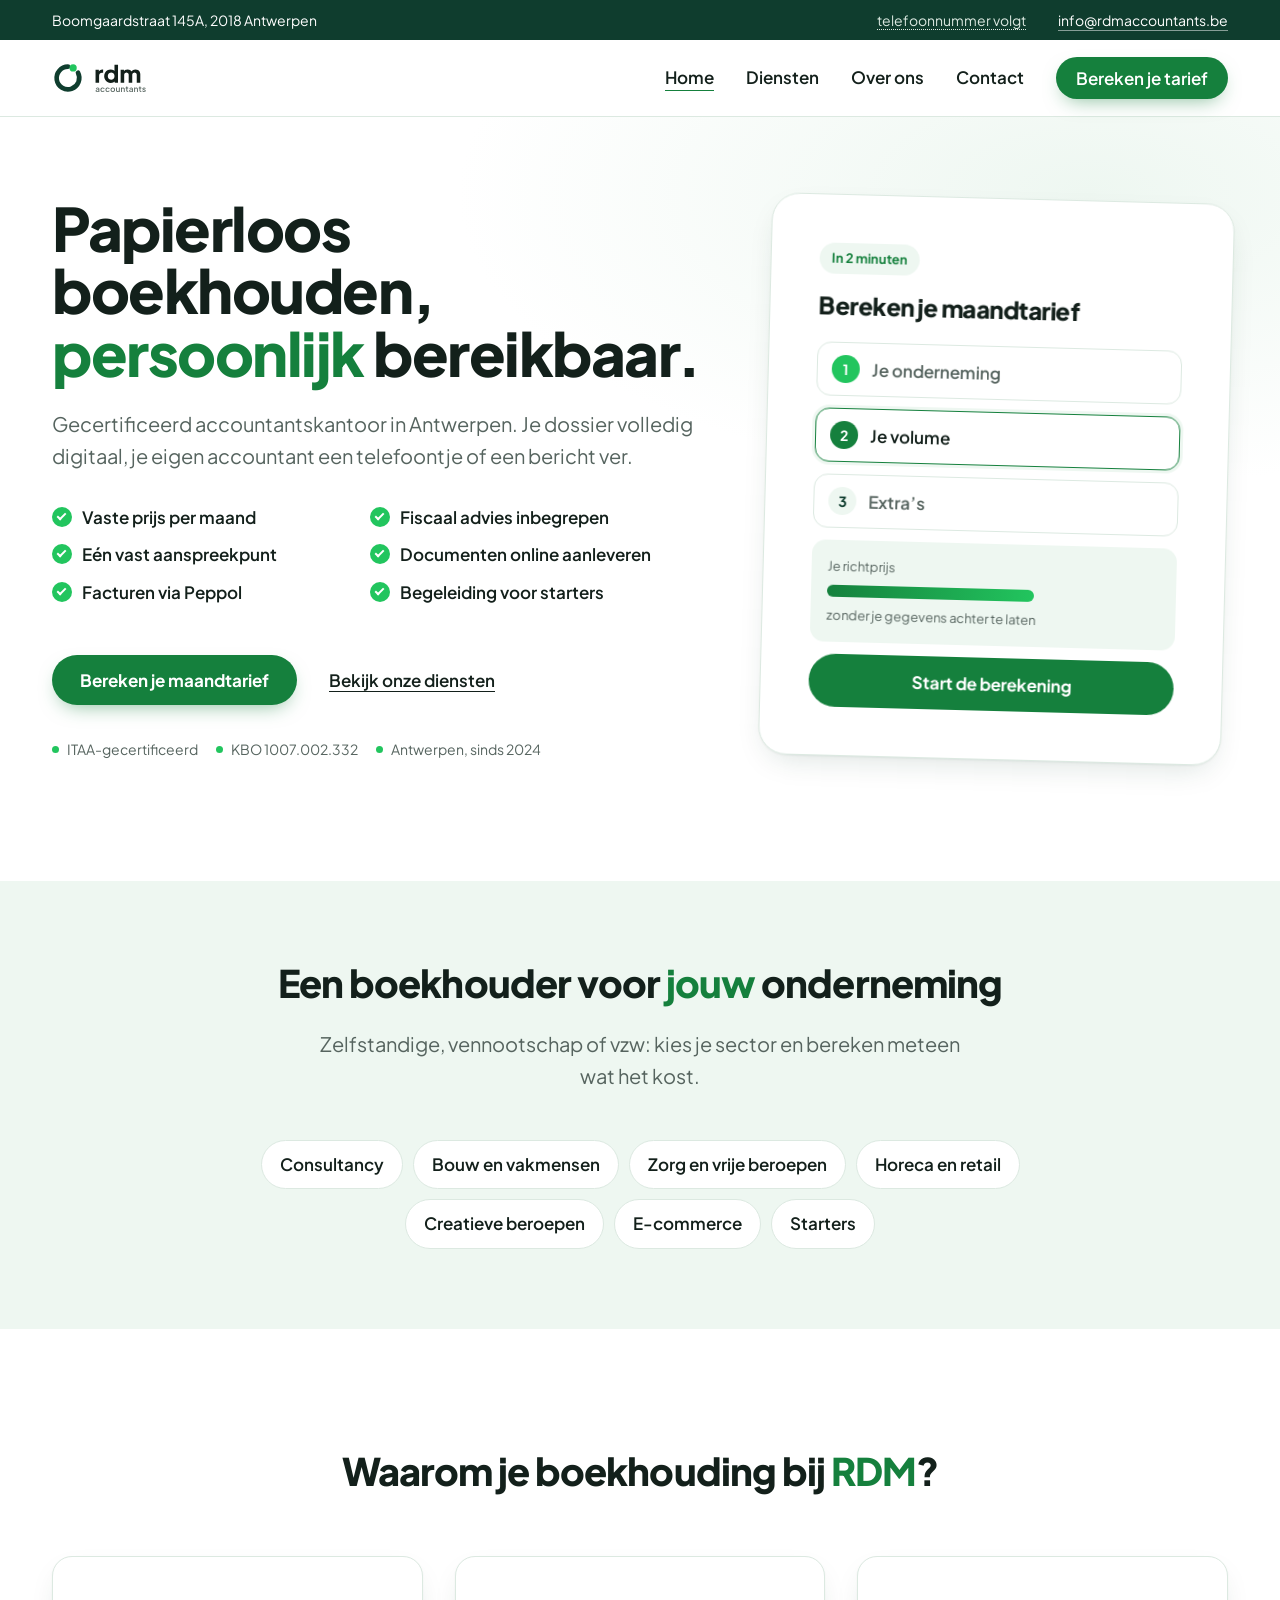
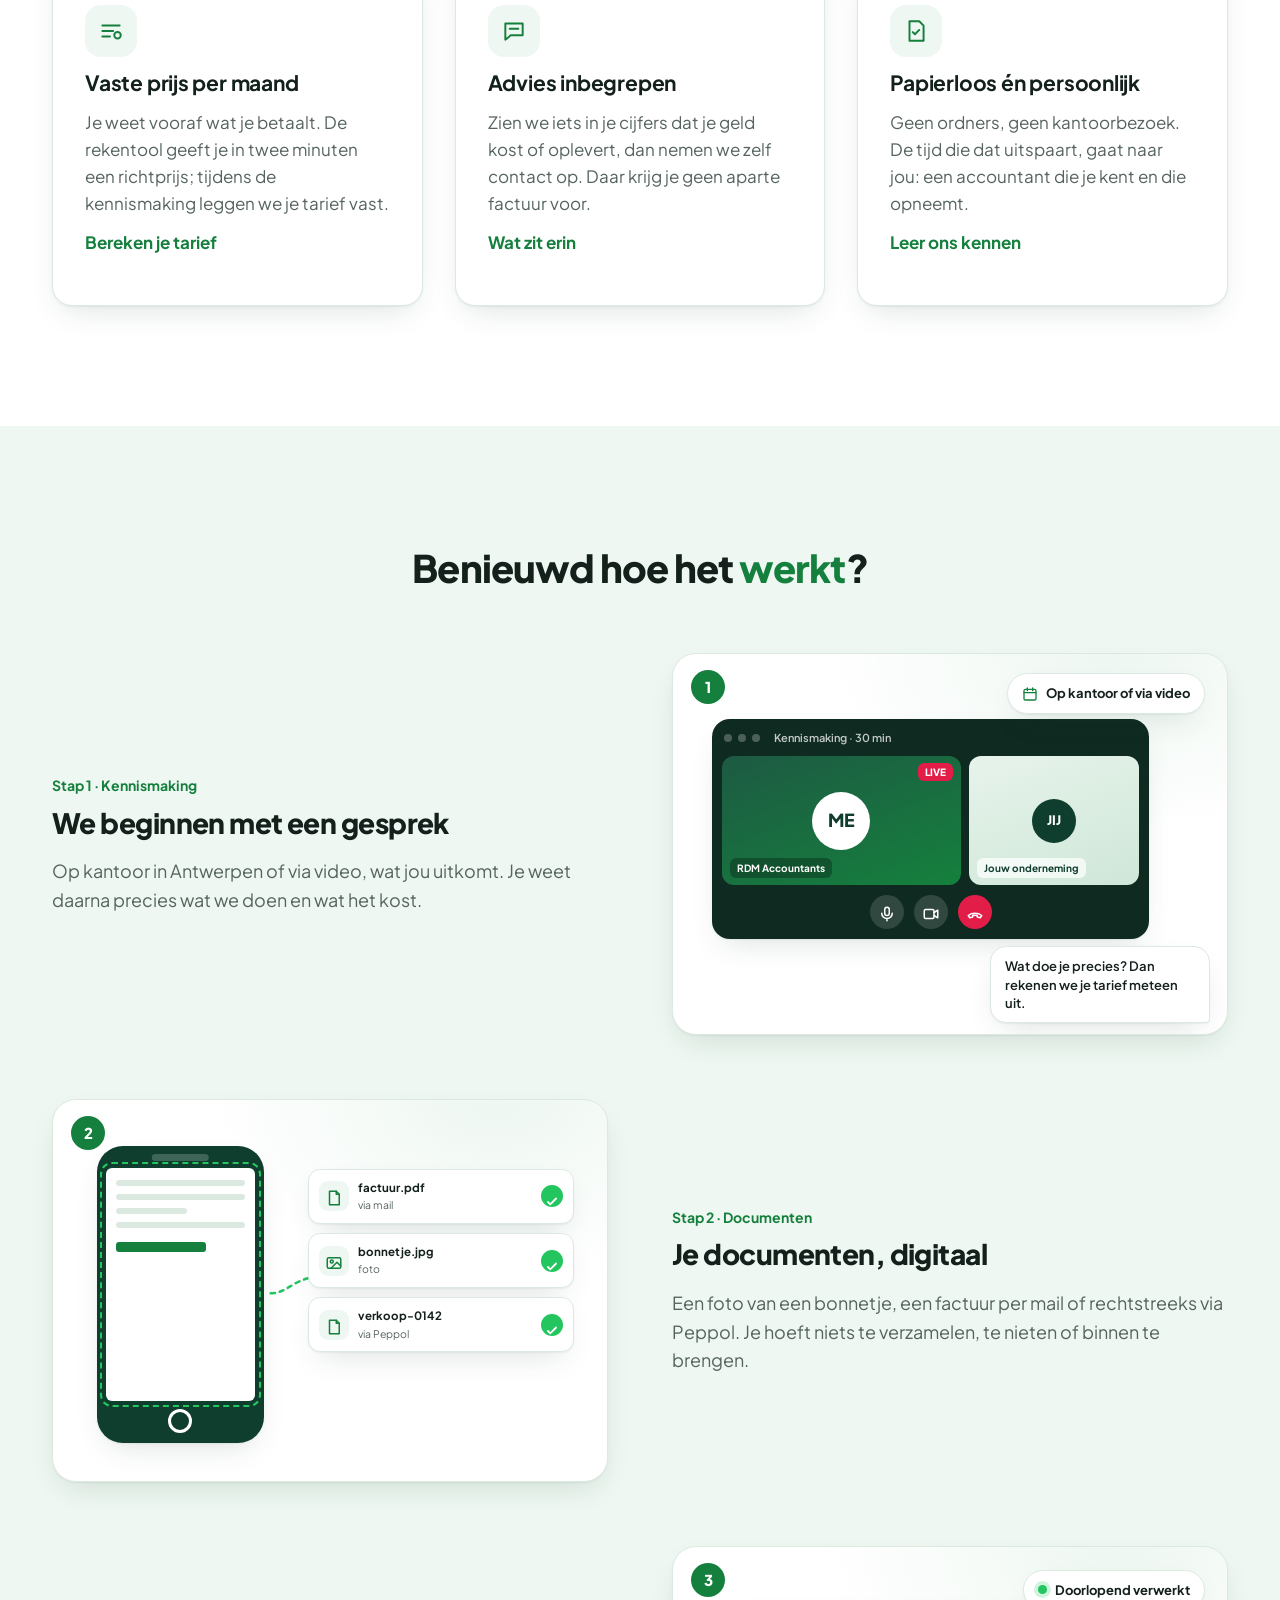
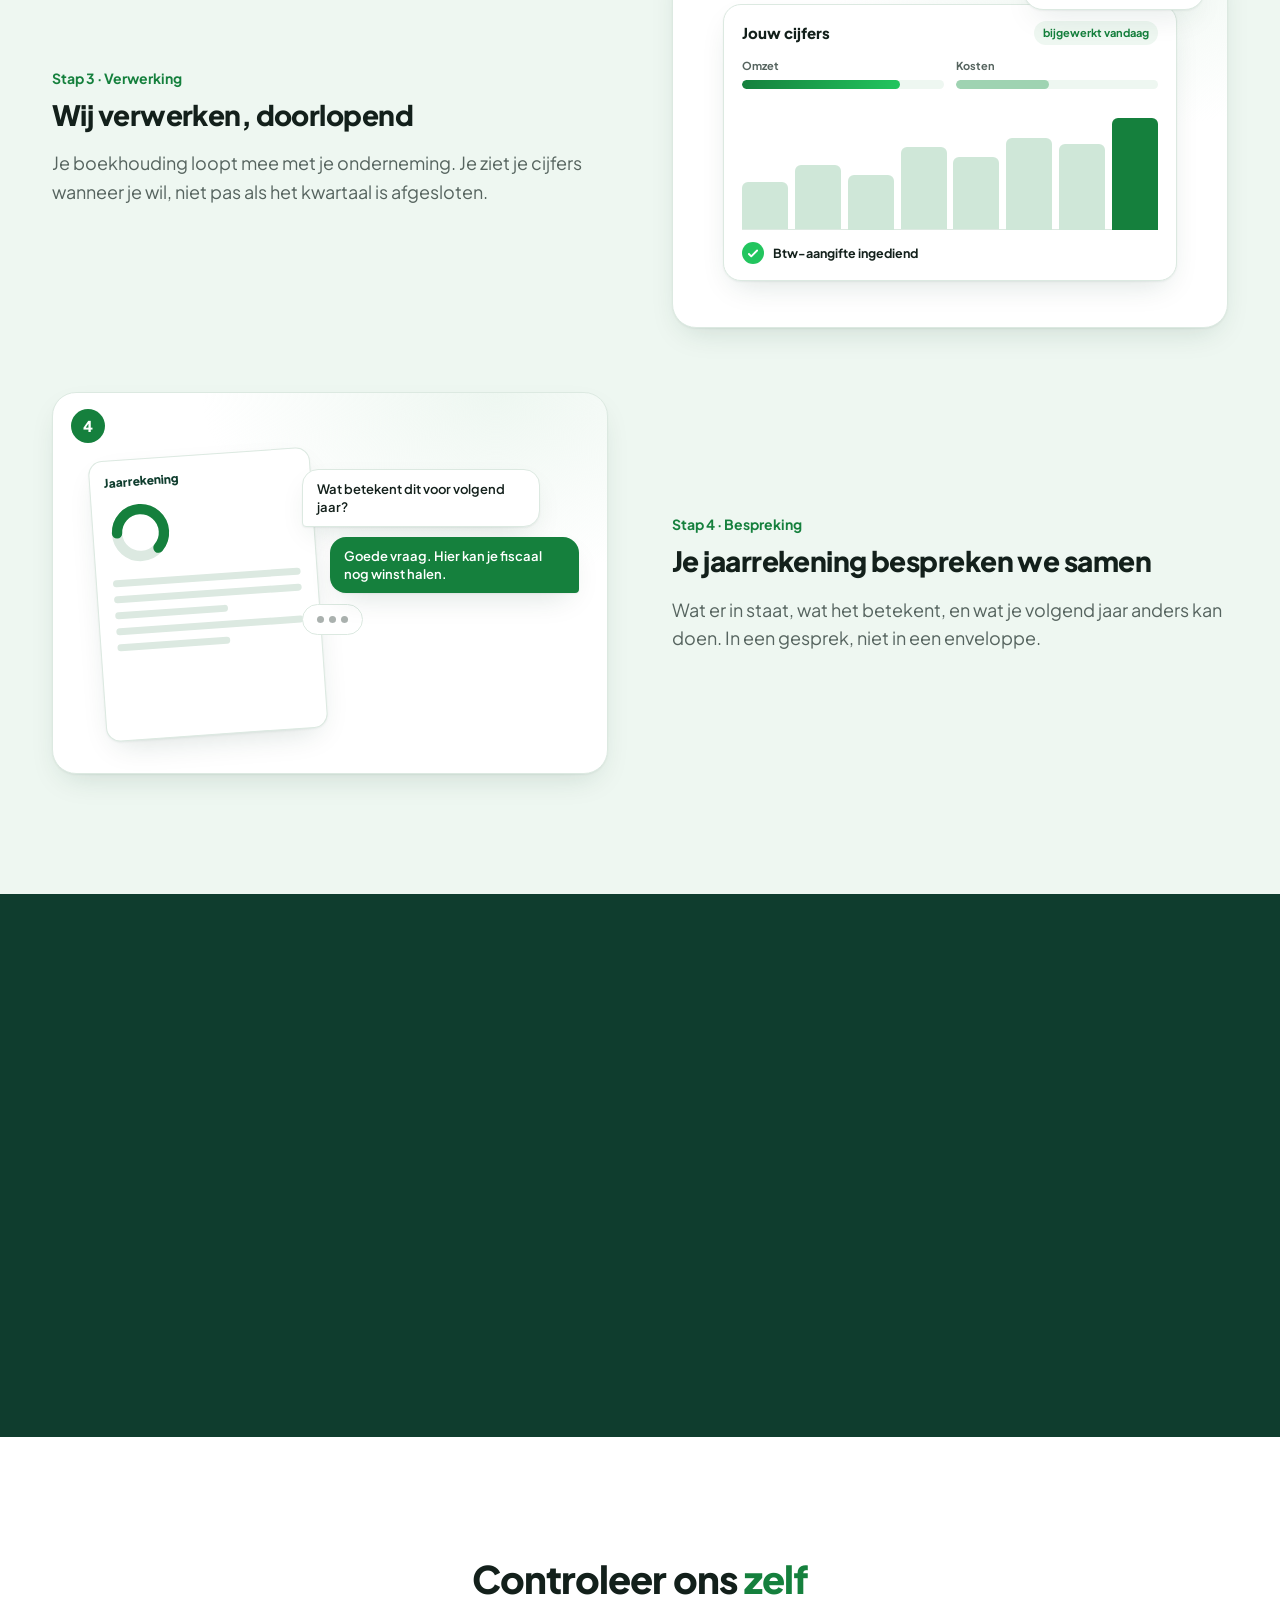
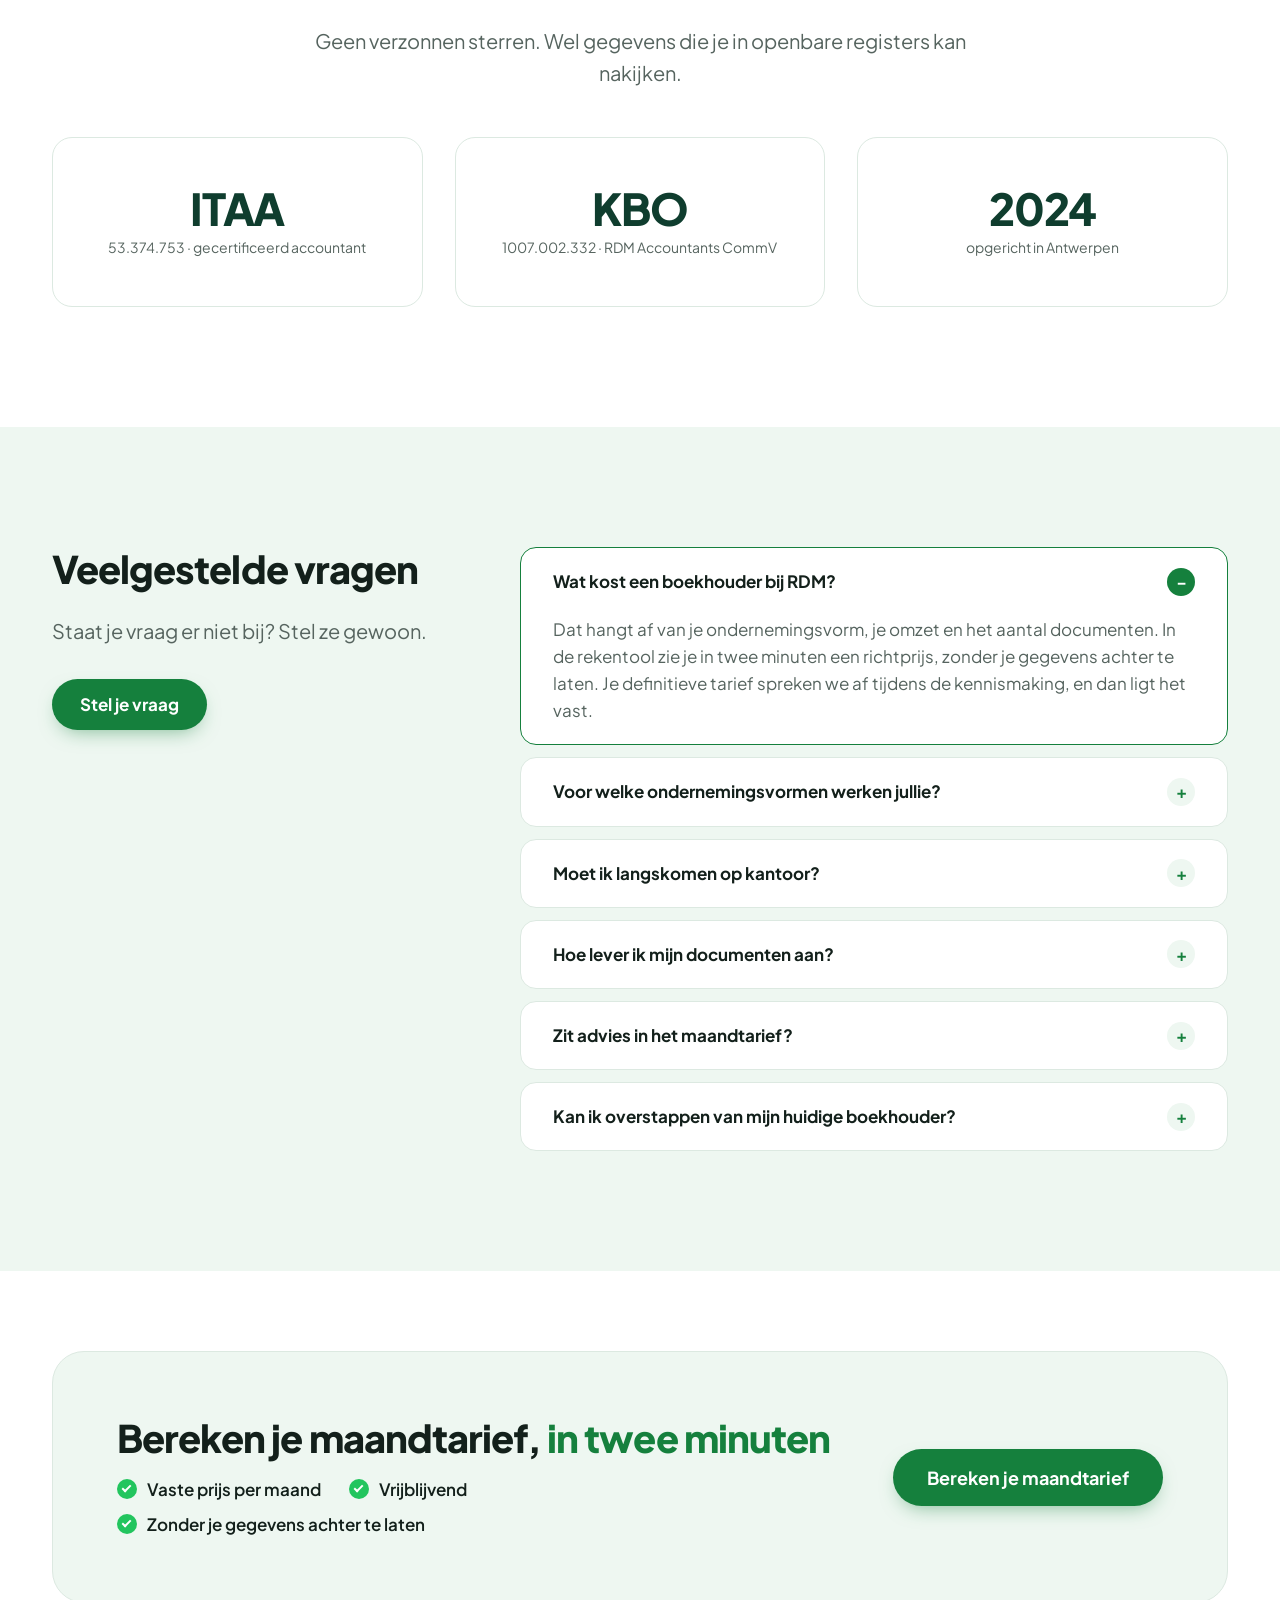
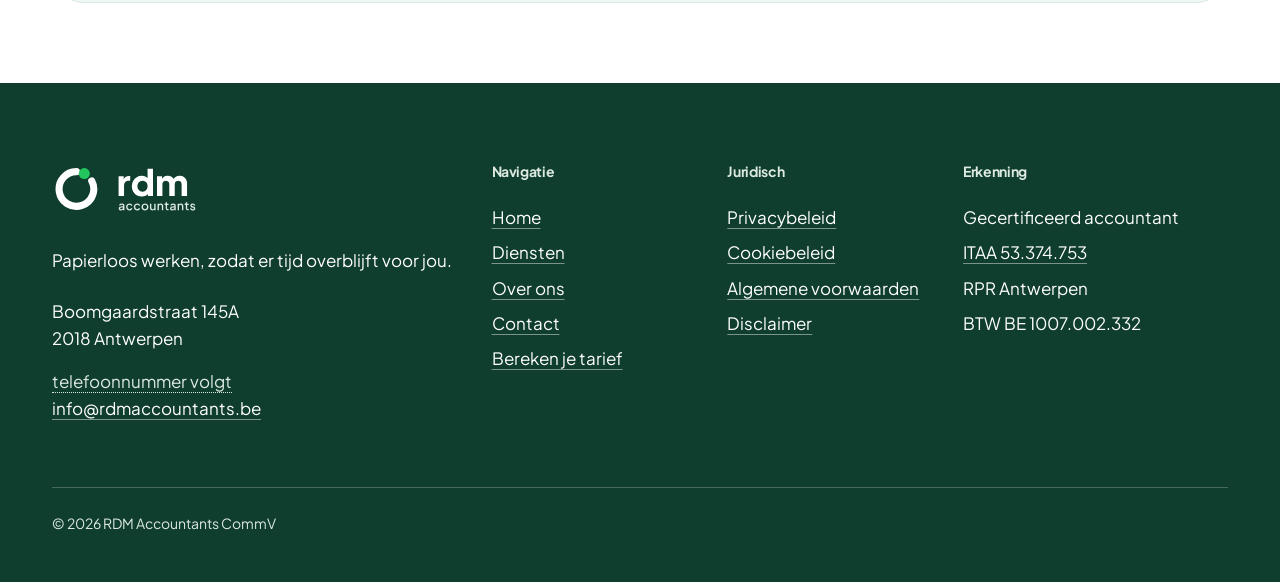
==== commit 865715a4: "Illustrate the legal pages, bedankt and 404 Each gets a v2 header with its own illustration; the pag" ====
--- a/site/index.html
+++ b/site/index.html
@@ -27,7 +27,7 @@
 
 <link rel="preload" href="assets/fonts/plus-jakarta-sans-normal-latin.woff2" as="font" type="font/woff2" crossorigin>
 <link rel="stylesheet" href="assets/fonts/fonts.css?v=7840b08d">
-<link rel="stylesheet" href="assets/css/style.css?v=0466deaf">
+<link rel="stylesheet" href="assets/css/style.css?v=73699324">
 
 <script type="application/ld+json">
 {
--- a/site/assets/css/style.css
+++ b/site/assets/css/style.css
@@ -1439,3 +1439,132 @@
   .calc-mini__q { display: inline-block; animation: blink 1.6s steps(2, jump-none) infinite; }
   @keyframes blink { 50% { opacity: .25; } }
 }
+
+/* ==========================================================================
+   v2 utility pages — legal, bedankt, 404
+   ========================================================================== */
+
+.hero-x--page { padding-block: var(--s6) var(--s6); }
+.hero-x--page .hero-x__title { font-size: var(--fs-h1); }
+.hero-x--page .lead { color: var(--ink-60); }
+
+.legal { padding: var(--s6) var(--s5); gap: 0; }
+.legal h2 { font-size: 26px; letter-spacing: -0.02em; }
+.legal > h2:first-child, .legal > .mt-6:first-child { margin-top: 0; }
+.legal p, .legal li p { color: var(--ink); }
+.legal .list-rules > li { padding-block: var(--s3); }
+.legal a { color: var(--fern); }
+@media (max-width: 700px) { .legal { padding: var(--s4) var(--s3); } }
+
+.ill-no { width: 22px; height: 22px; border-radius: 50%; background: #F2F4F3; color: var(--ink-60); padding: 5px; flex: none; }
+.ill-no svg { stroke-width: 3; }
+.ill-stage .ill-chip svg { width: 16px; height: 16px; color: var(--fern); }
+
+/* privacy */
+.doc-card { width: 100%; max-width: 380px; padding: 22px; display: grid; gap: 16px; background: var(--white);
+  border: 1px solid var(--moss); border-radius: 24px; box-shadow: var(--shadow-card); }
+.doc-card__head { display: flex; gap: 14px; align-items: center; }
+.doc-card__head > span:last-child { display: grid; }
+.doc-card__head b { font-size: 17px; font-weight: 800; }
+.doc-card__head em { font-style: normal; font-size: 12.5px; color: var(--ink-60); }
+.shield { width: 52px; height: 52px; border-radius: 16px; background: var(--fern); color: #fff; padding: 12px; flex: none; }
+.doc-list { display: grid; gap: 10px; }
+.doc-list li { display: flex; align-items: center; gap: 10px; padding: 10px 12px; border: 1px solid var(--moss); border-radius: 12px; font-size: 14px; font-weight: 600; }
+
+/* cookies */
+.cookie-card { width: 100%; max-width: 320px; padding: 28px 24px; display: grid; justify-items: center; gap: 6px; text-align: center;
+  background: var(--white); border: 1px solid var(--moss); border-radius: 28px; box-shadow: var(--shadow-card); }
+.cookie-card__icon { position: relative; width: 96px; height: 96px; color: #B7894C; margin-bottom: 4px; }
+.cookie-card__icon svg { stroke-width: 2.5; }
+.cookie-card__slash { position: absolute; left: 50%; top: 50%; width: 118px; height: 6px; border-radius: 3px; background: var(--fern);
+  transform: translate(-50%, -50%) rotate(-45deg); box-shadow: 0 0 0 3px #fff; }
+.cookie-card__big { font-size: 64px; font-weight: 800; line-height: 1; letter-spacing: -0.04em; color: var(--forest); }
+.cookie-card em { font-style: normal; font-size: 14px; color: var(--ink-60); margin-bottom: 8px; }
+
+/* terms */
+.contract { position: relative; width: 100%; max-width: 340px; padding: 26px 24px 22px; display: grid; gap: 10px; background: var(--white);
+  border: 1px solid var(--moss); border-radius: 18px; box-shadow: var(--shadow-card); }
+.contract__title { font-size: 16px; font-weight: 800; margin-bottom: 6px; }
+.contract i { display: block; height: 7px; border-radius: 4px; background: var(--moss); }
+.contract i.short { width: 62%; }
+.contract__sign { margin-top: 14px; padding-top: 6px; border-top: 1px dashed var(--moss); display: grid; }
+.contract__sign .sig { width: 150px; height: 50px; color: var(--forest); }
+.contract__sign .sig path { stroke-width: 2.4; }
+.contract__sign span { font-size: 11.5px; color: var(--ink-60); }
+.stamp { position: absolute; right: 20px; bottom: 26px; display: grid; place-items: center; width: 70px; height: 70px; border-radius: 50%;
+  border: 3px solid var(--fern); color: var(--fern); font-size: 15px; font-weight: 800; letter-spacing: .05em; transform: rotate(-14deg); opacity: .85; }
+
+/* disclaimer */
+.info-card { width: 100%; max-width: 330px; padding: 26px; display: grid; gap: 6px; background: var(--white);
+  border: 1px solid var(--moss); border-radius: 24px; box-shadow: var(--shadow-card); }
+.info-card__icon { width: 52px; height: 52px; border-radius: 16px; background: var(--tint); color: var(--fern); padding: 12px; margin-bottom: 8px; }
+.info-card b { font-size: 26px; font-weight: 800; letter-spacing: -0.02em; line-height: 1.1; }
+.info-card em { font-style: normal; font-size: 14px; font-weight: 700; color: var(--fern); }
+.info-card__bar { display: block; height: 10px; margin: 12px 0 8px; border-radius: 999px; background: var(--tint); overflow: hidden; }
+.info-card__bar span { display: block; height: 100%; width: 64%; border-radius: 999px; background: linear-gradient(90deg, var(--fern), var(--mint)); }
+.info-card p { font-size: 13.5px; color: var(--ink-60); }
+
+/* bedankt */
+.sent { position: relative; z-index: 1; width: 100%; max-width: 300px; padding: 34px 24px 26px; display: grid; justify-items: center; gap: 6px; text-align: center;
+  background: var(--white); border: 1px solid var(--moss); border-radius: 28px; box-shadow: var(--shadow-card); }
+.sent__plane { width: 64px; height: 64px; color: var(--fern); }
+.sent__plane svg { stroke-width: 1.6; }
+.sent__check { display: grid; place-items: center; width: 40px; height: 40px; margin-top: -10px; border-radius: 50%; background: var(--mint); color: #fff; padding: 9px; border: 3px solid #fff; }
+.sent__check svg { stroke-width: 3.2; }
+.sent b { font-size: 20px; font-weight: 800; margin-top: 6px; }
+.sent em { font-style: normal; font-size: 13.5px; color: var(--ink-60); }
+.confetti { position: absolute; width: 12px; height: 12px; border-radius: 3px; background: var(--mint); }
+.confetti.c1 { left: 14%; top: 20%; transform: rotate(20deg); }
+.confetti.c2 { right: 16%; top: 16%; background: var(--fern); border-radius: 50%; }
+.confetti.c3 { left: 20%; bottom: 18%; background: #9FD3B2; transform: rotate(-30deg); }
+.confetti.c4 { right: 12%; bottom: 24%; width: 16px; height: 6px; }
+.confetti.c5 { left: 8%; top: 52%; background: var(--forest); border-radius: 50%; width: 9px; height: 9px; }
+.confetti.c6 { right: 24%; top: 6%; background: #9FD3B2; width: 7px; height: 16px; }
+
+/* 404 */
+.lost { position: relative; width: 100%; max-width: 380px; aspect-ratio: 300 / 190; }
+.ill-stage .lost .lost__path { position: absolute; inset: 0; width: 100%; height: 100%; color: var(--moss); }
+.lost__path path { stroke-width: 5; stroke-dasharray: 2 14; }
+.lost__pin { position: absolute; left: 80%; top: 4%; width: 64px; height: 64px; transform: translateX(-50%); color: var(--fern); }
+.lost__pin svg { stroke-width: 2; fill: #fff; }
+.lost__q { position: absolute; left: 4%; top: 54%; display: grid; place-items: center; width: 50px; height: 50px; border-radius: 50%;
+  background: var(--forest); color: #fff; font-size: 26px; font-weight: 800; box-shadow: var(--shadow-card); }
+
+@media (max-width: 900px) {
+  .hero-x--page { padding-block: var(--s5) var(--s4); }
+  .contract { max-width: 300px; }
+}
+
+@media (prefers-reduced-motion: no-preference) {
+  .contract .sig path { stroke-dasharray: 220; stroke-dashoffset: 220; animation: sign 1.8s var(--ease) .6s forwards; }
+  @keyframes sign { to { stroke-dashoffset: 0; } }
+  .stamp { animation: stamp .45s cubic-bezier(.3, 1.6, .5, 1) 2.2s both; }
+  @keyframes stamp { from { opacity: 0; transform: rotate(-14deg) scale(1.9); } }
+
+  .cookie-card__slash { animation: slash .6s var(--ease) .5s both; }
+  @keyframes slash { from { width: 0; } }
+  .cookie-card__big { animation: pop .5s cubic-bezier(.3, 1.6, .5, 1) .9s both; }
+  @keyframes pop { from { opacity: 0; transform: scale(.5); } }
+
+  .doc-list li { animation: rise-in .5s var(--ease) both; }
+  .doc-list li:nth-child(2) { animation-delay: .15s; } .doc-list li:nth-child(3) { animation-delay: .3s; } .doc-list li:nth-child(4) { animation-delay: .45s; }
+  @keyframes rise-in { from { opacity: 0; transform: translateY(8px); } }
+
+  .info-card__bar span { animation: fill 1.2s var(--ease) .5s both; }
+  @keyframes fill { from { width: 0; } }
+
+  .sent__plane { animation: fly 3s ease-in-out infinite; }
+  @keyframes fly { 50% { transform: translate(6px, -6px) rotate(4deg); } }
+  .sent__check { animation: pop .5s cubic-bezier(.3, 1.6, .5, 1) .4s both; }
+  .confetti { animation: drift 4s ease-in-out infinite; }
+  .confetti.c2, .confetti.c5 { animation-duration: 5s; animation-delay: -1s; }
+  .confetti.c3, .confetti.c6 { animation-duration: 3.4s; animation-delay: -2s; }
+  @keyframes drift { 50% { translate: 0 -12px; rotate: 40deg; } }
+
+  .lost__path path { animation: dash 1.2s linear infinite; }
+  @keyframes dash { to { stroke-dashoffset: -32; } }
+  .lost__pin { animation: bounce 1.6s cubic-bezier(.3, 0, .4, 1) infinite; }
+  @keyframes bounce { 0%, 100% { transform: translate(-50%, 0); } 45% { transform: translate(-50%, -16px); } }
+  .lost__q { animation: wobble 2.4s ease-in-out infinite; }
+  @keyframes wobble { 25% { rotate: -10deg; } 75% { rotate: 10deg; } }
+}
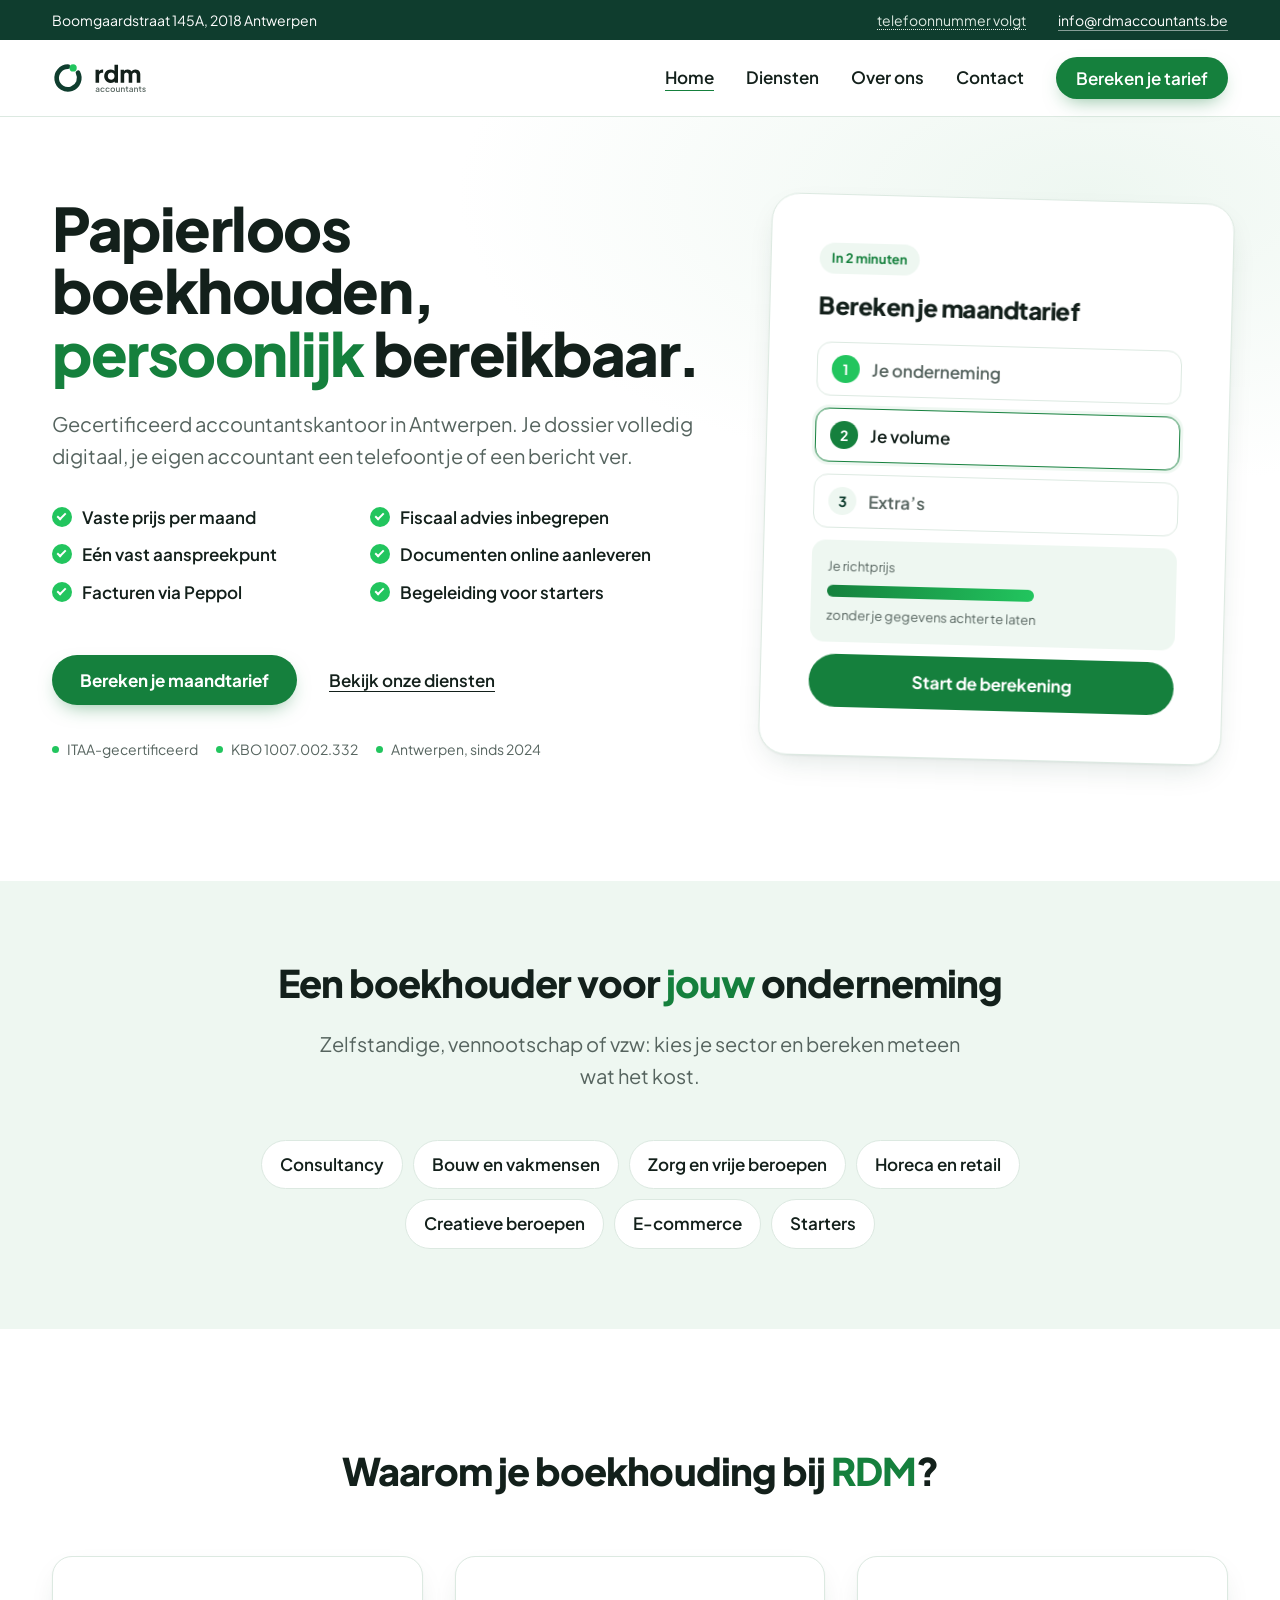
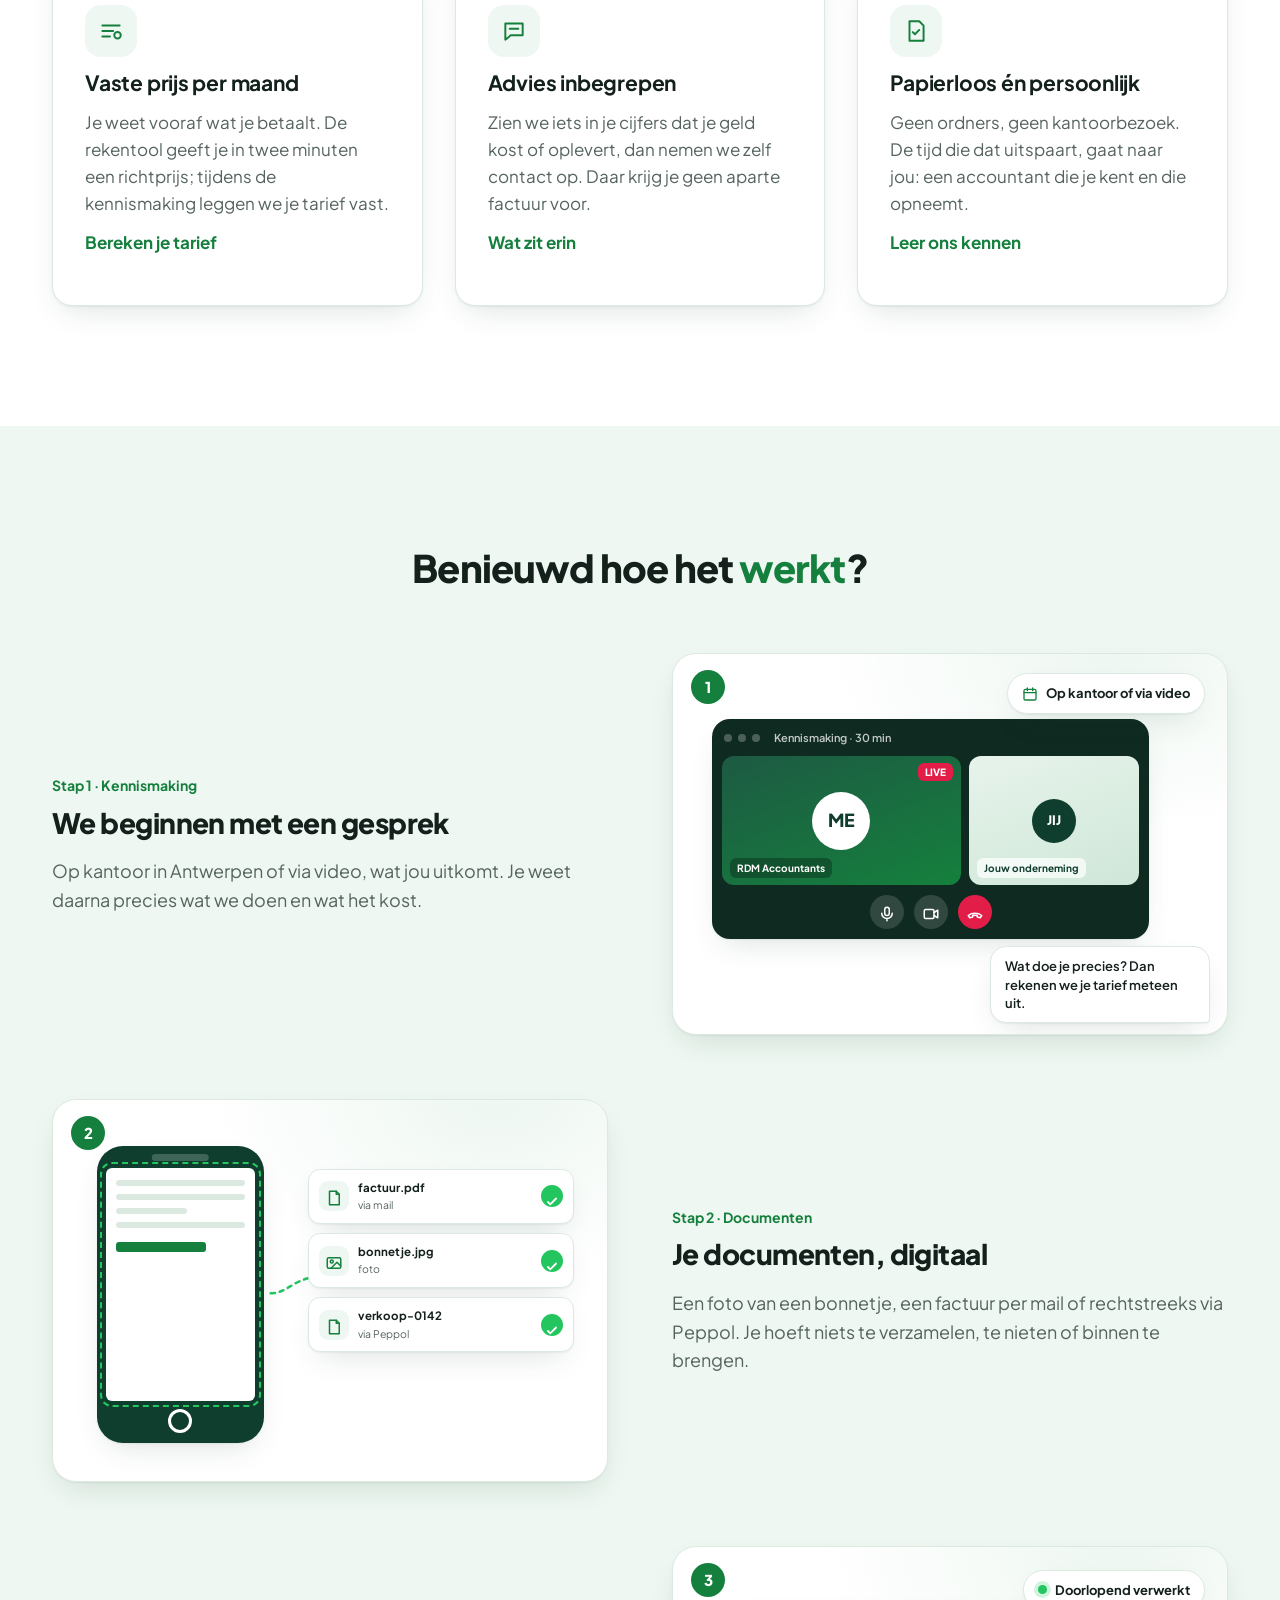
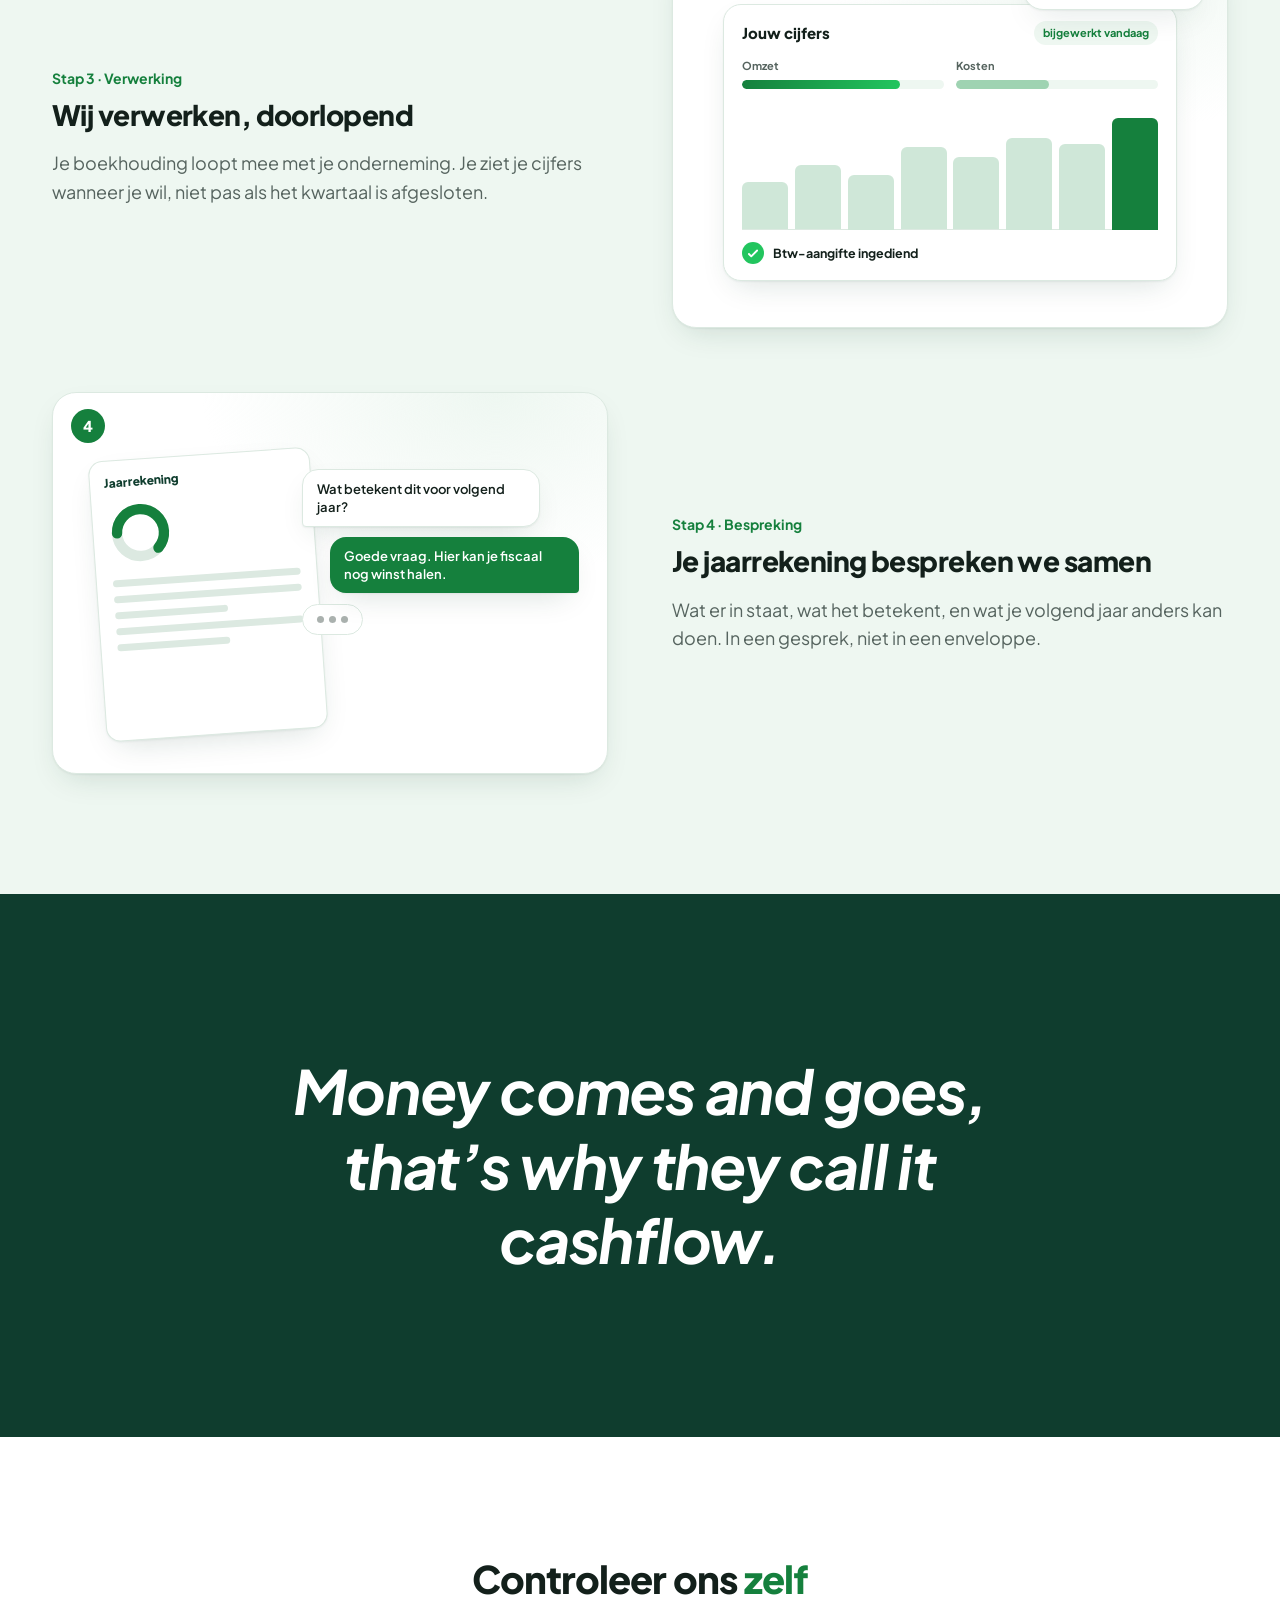
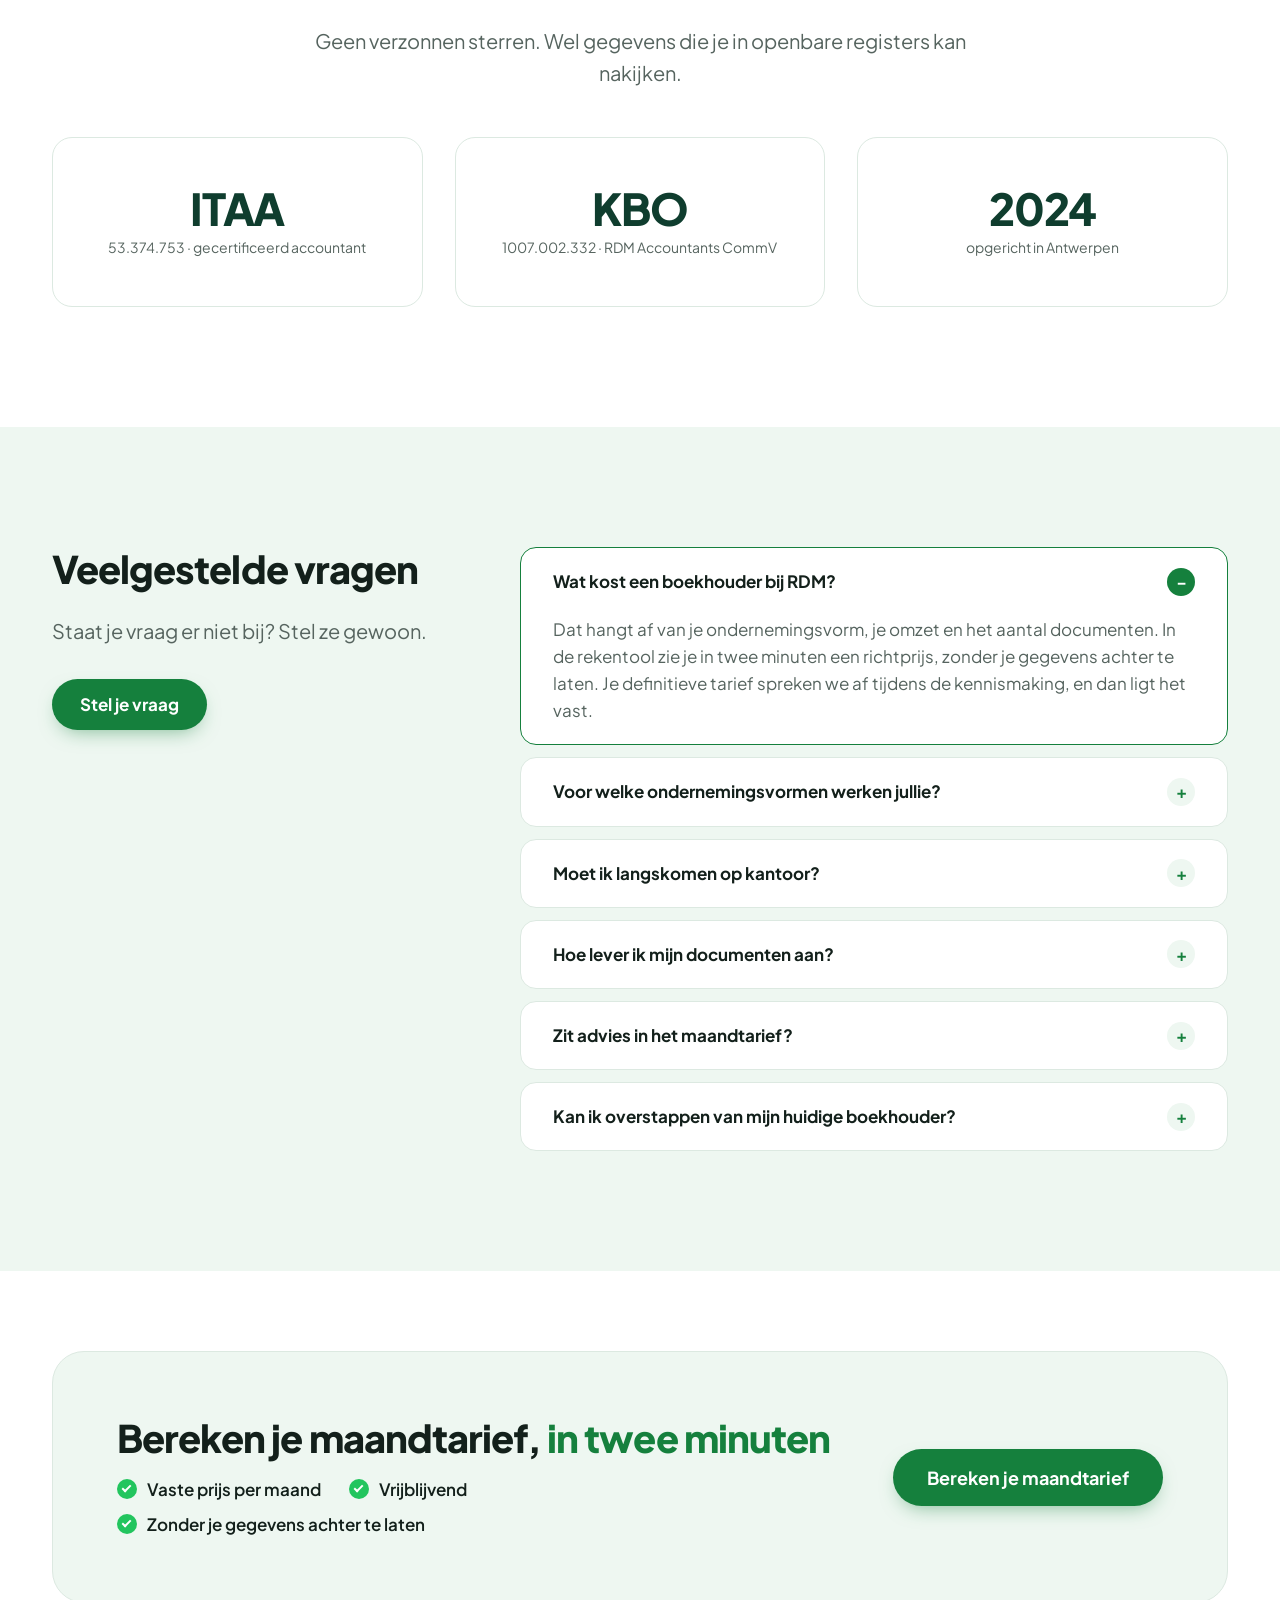
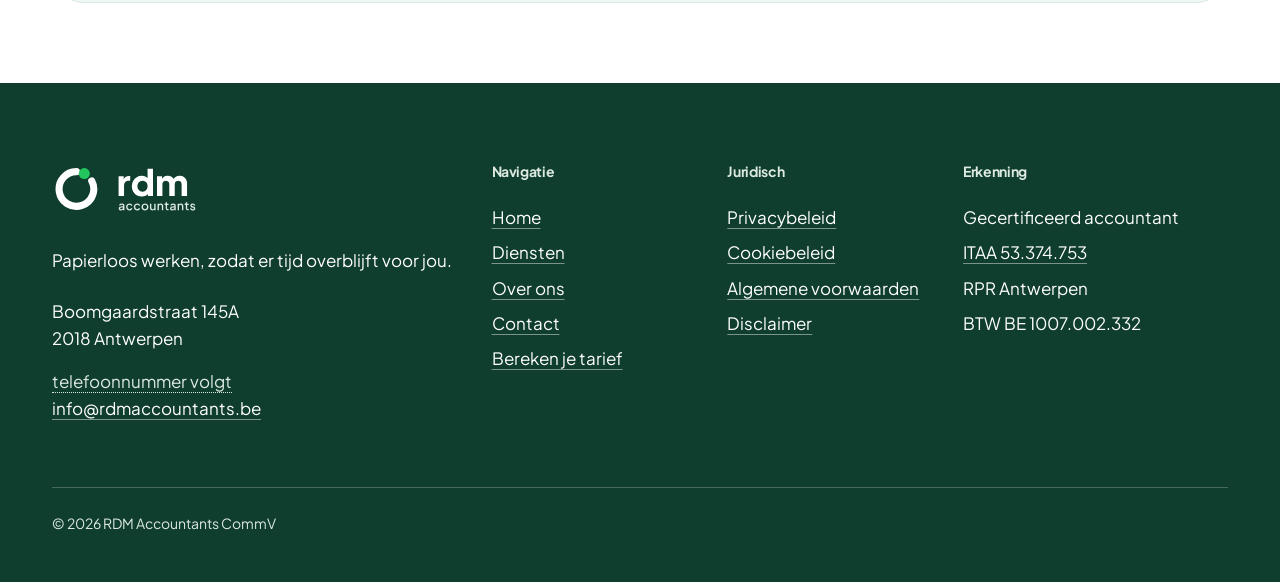
==== commit 8fd66740: "Fix the mobile menu and the invisible cashflow quote Mobile menu: .header had backdrop-filter, which" ====
--- a/site/index.html
+++ b/site/index.html
@@ -27,7 +27,7 @@
 
 <link rel="preload" href="assets/fonts/plus-jakarta-sans-normal-latin.woff2" as="font" type="font/woff2" crossorigin>
 <link rel="stylesheet" href="assets/fonts/fonts.css?v=7840b08d">
-<link rel="stylesheet" href="assets/css/style.css?v=73699324">
+<link rel="stylesheet" href="assets/css/style.css?v=69d9ff04">
 
 <script type="application/ld+json">
 {
--- a/site/assets/css/style.css
+++ b/site/assets/css/style.css
@@ -964,7 +964,12 @@
 .btn--secondary { font-weight: 600; }
 
 /* --- header --------------------------------------------------------------- */
-.header { background: rgba(255,255,255,.92); backdrop-filter: saturate(1.4) blur(10px); border-bottom-color: var(--moss); }
+.header { background: transparent; border-bottom-color: var(--moss); }
+/* The blur lives on a pseudo-element. On .header itself, backdrop-filter makes
+   the header the containing block for the position:fixed mobile menu, which
+   then opens only as tall as the header. */
+.header::before { content: ""; position: absolute; inset: 0; z-index: -1; background: rgba(255,255,255,.92);
+  -webkit-backdrop-filter: saturate(1.4) blur(10px); backdrop-filter: saturate(1.4) blur(10px); }
 .header .container { min-height: 76px; }
 .logo svg { height: 34px; }
 .nav a { font-weight: 600; }
@@ -1556,10 +1561,10 @@
   .sent__plane { animation: fly 3s ease-in-out infinite; }
   @keyframes fly { 50% { transform: translate(6px, -6px) rotate(4deg); } }
   .sent__check { animation: pop .5s cubic-bezier(.3, 1.6, .5, 1) .4s both; }
-  .confetti { animation: drift 4s ease-in-out infinite; }
+  .confetti { animation: confetti-drift 4s ease-in-out infinite; }
   .confetti.c2, .confetti.c5 { animation-duration: 5s; animation-delay: -1s; }
   .confetti.c3, .confetti.c6 { animation-duration: 3.4s; animation-delay: -2s; }
-  @keyframes drift { 50% { translate: 0 -12px; rotate: 40deg; } }
+  @keyframes confetti-drift { 50% { translate: 0 -12px; rotate: 40deg; } }
 
   .lost__path path { animation: dash 1.2s linear infinite; }
   @keyframes dash { to { stroke-dashoffset: -32; } }
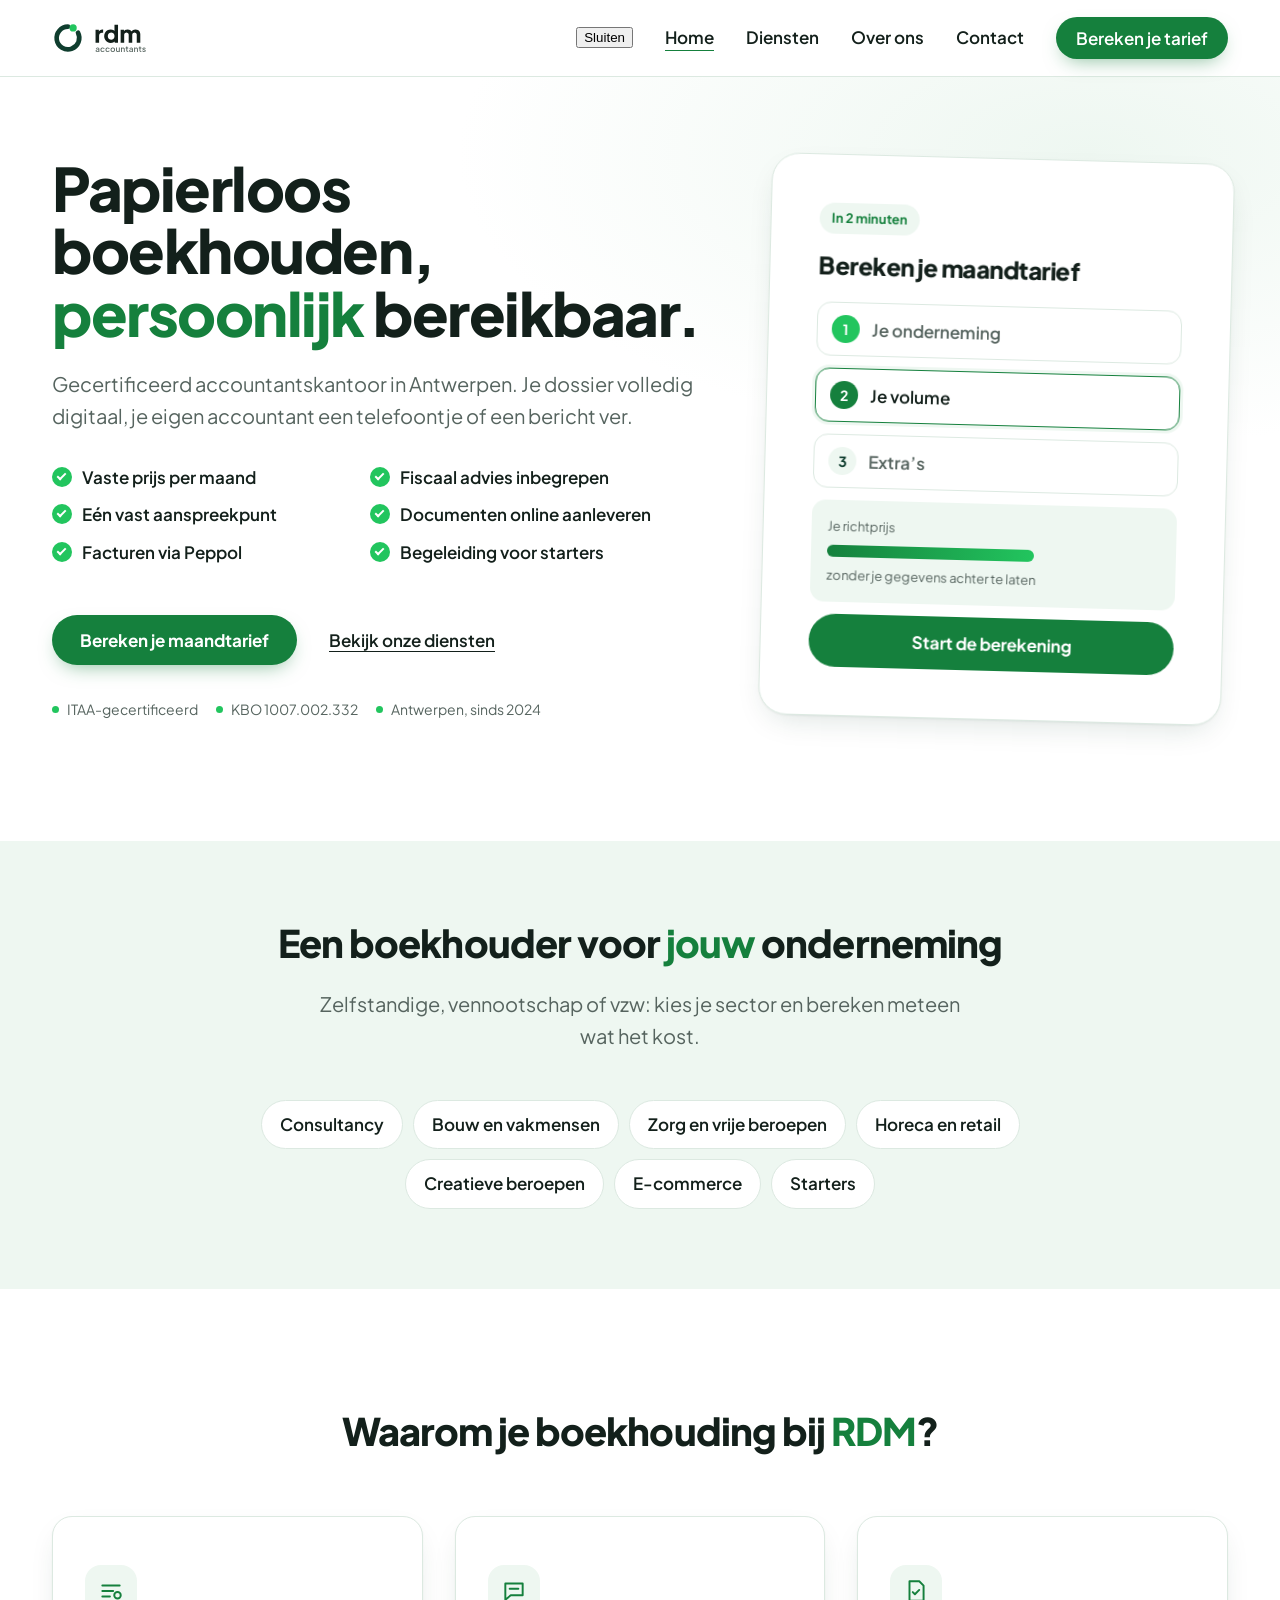
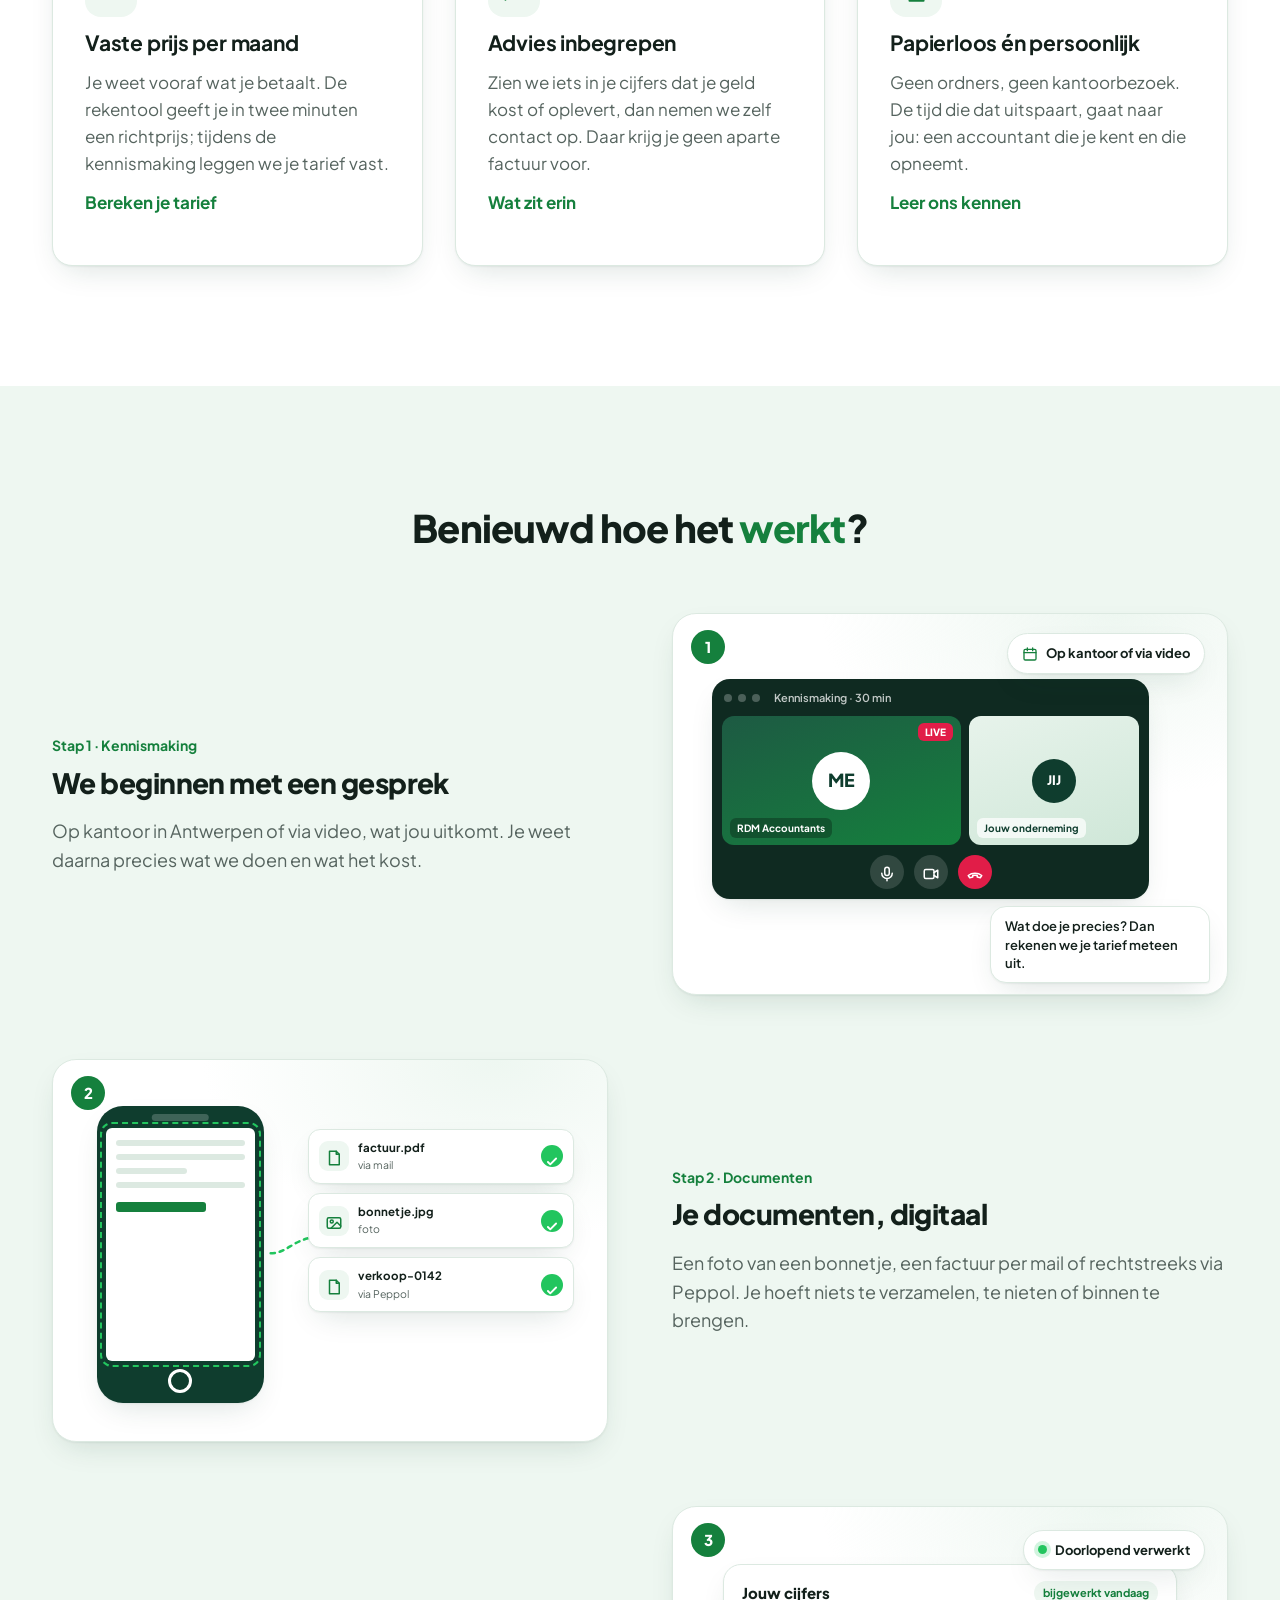
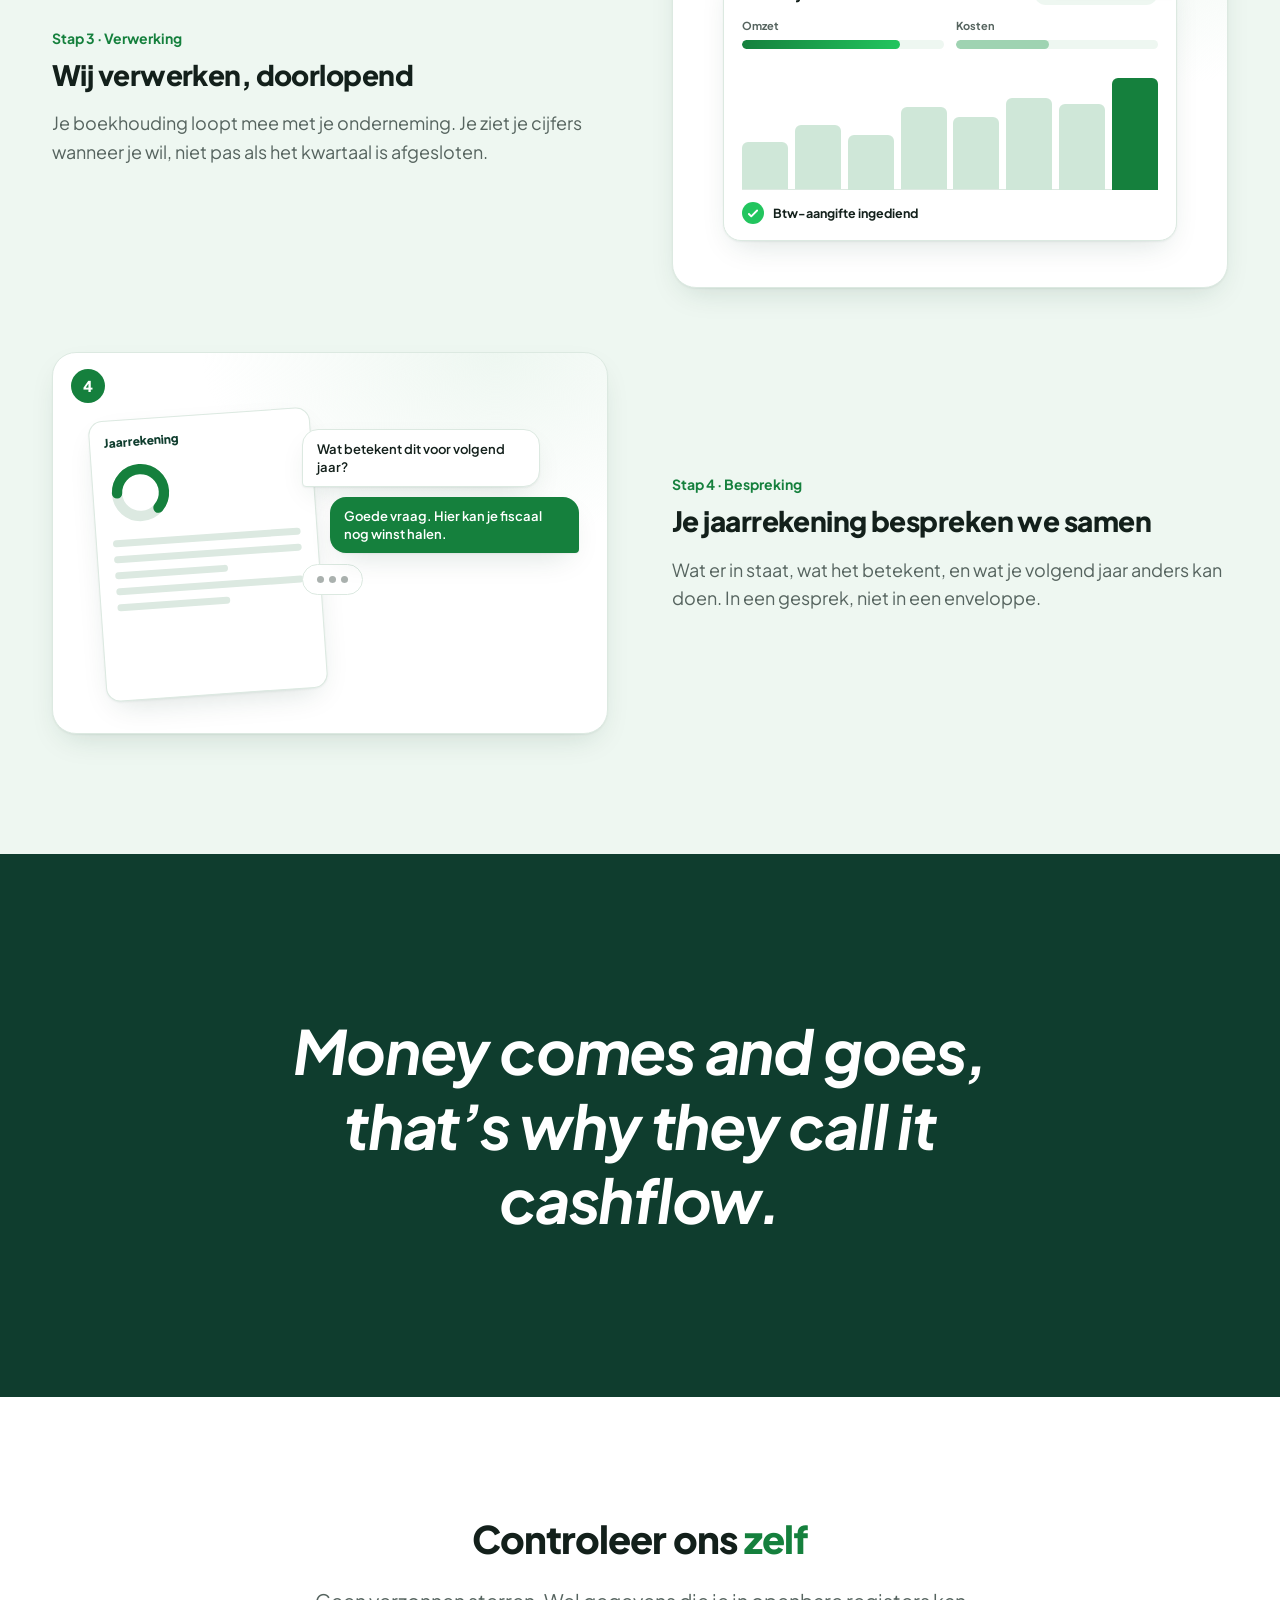
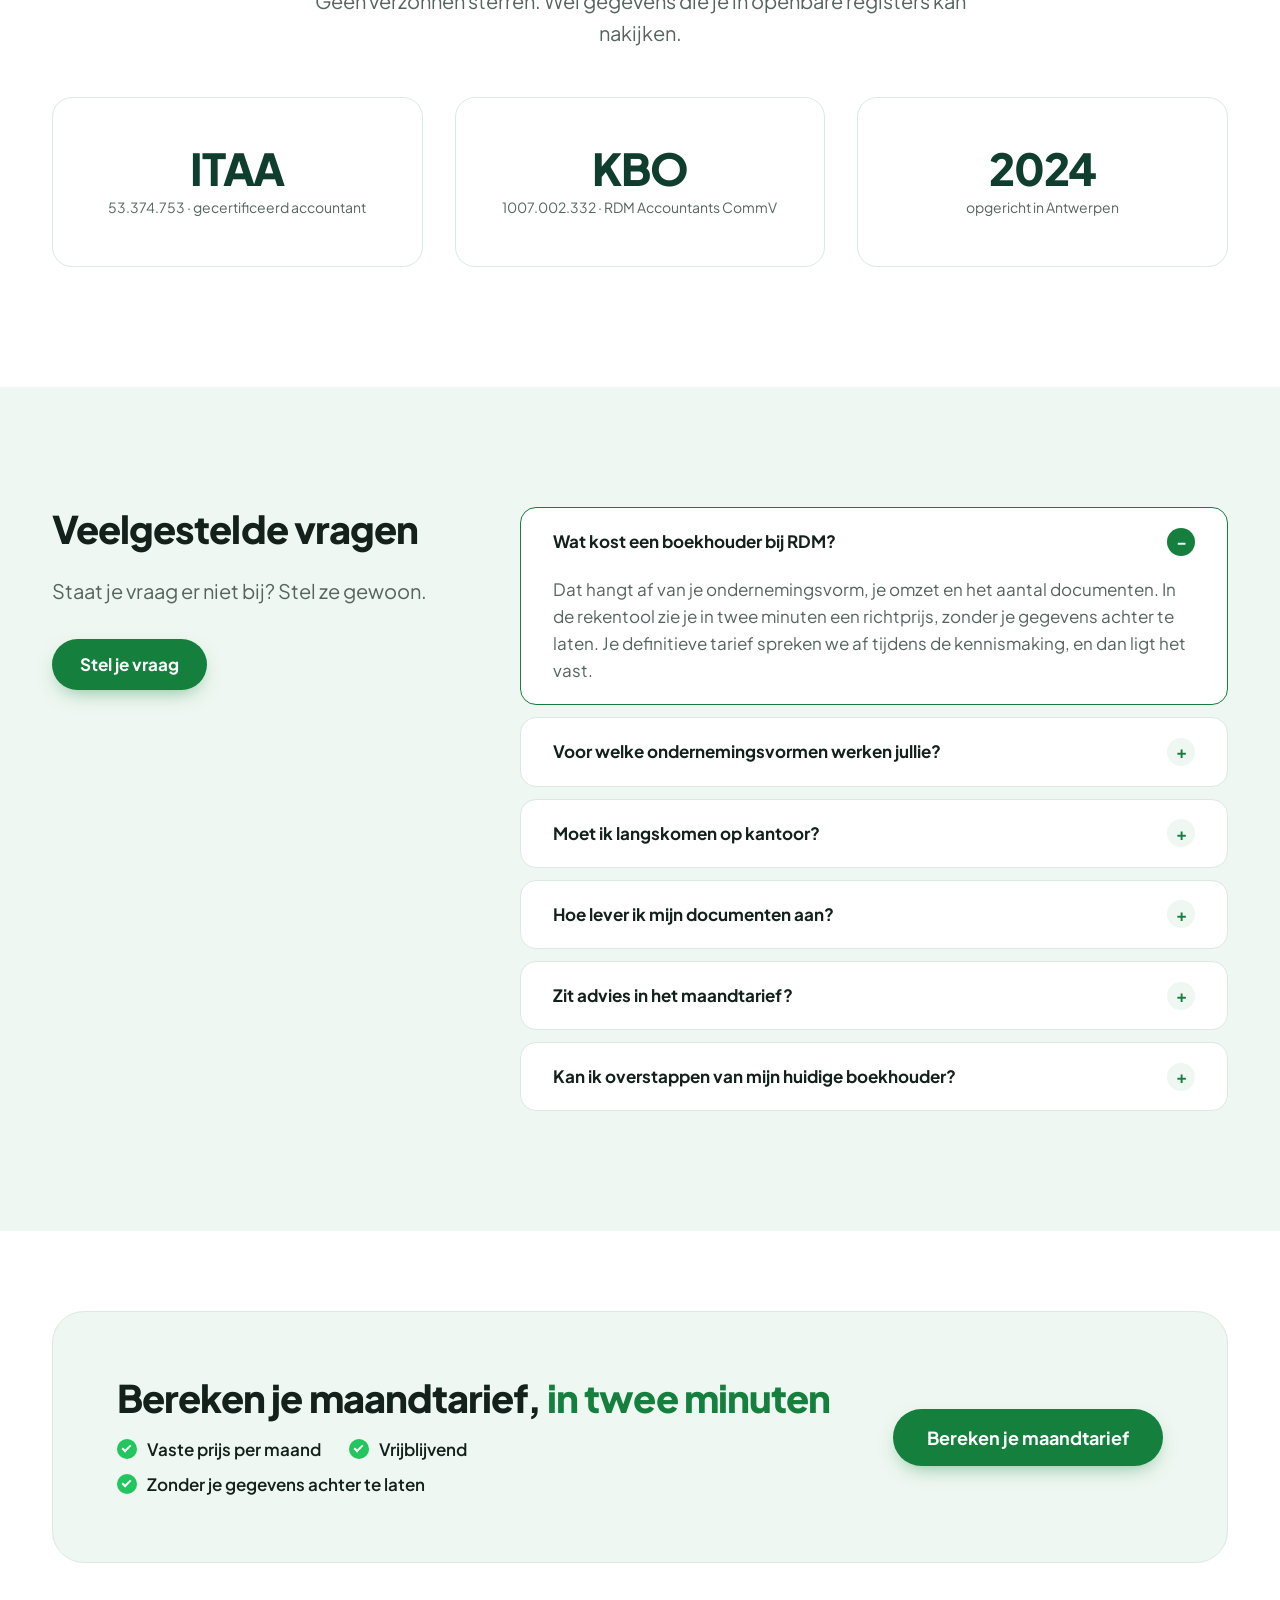
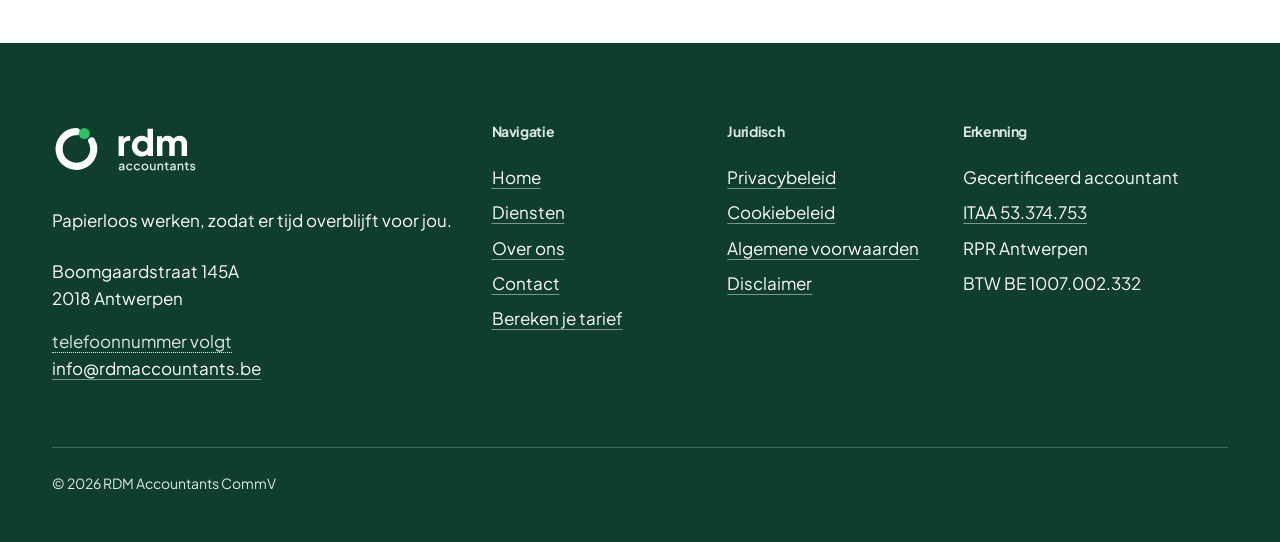
==== commit 9453773b: "Remove the contact bar and the duplicate menu button At the client's request: - The slim bar above t" ====
--- a/site/index.html
+++ b/site/index.html
@@ -27,7 +27,7 @@
 
 <link rel="preload" href="assets/fonts/plus-jakarta-sans-normal-latin.woff2" as="font" type="font/woff2" crossorigin>
 <link rel="stylesheet" href="assets/fonts/fonts.css?v=7840b08d">
-<link rel="stylesheet" href="assets/css/style.css?v=69d9ff04">
+<link rel="stylesheet" href="assets/css/style.css?v=b665114d">
 
 <script type="application/ld+json">
 {
@@ -73,28 +73,17 @@
 
 <a class="skip-link" href="#main">Naar de inhoud</a>
 
-<div class="topbar">
-  <div class="container">
-    <span>Boomgaardstraat 145A, 2018 Antwerpen</span>
-    <span class="topbar__spacer"><span class="tbd" data-field="telefoon">telefoonnummer volgt</span></span>
-    <a href="mailto:info@rdmaccountants.be">info@rdmaccountants.be</a>
-  </div>
-</div>
-
 <header class="header">
   <div class="container">
     <a class="logo" href="index.html" aria-label="RDM Accountants, naar de homepage">
       <svg viewBox="0 0 187 66" aria-hidden="true" focusable="false"><path d="M50.42 22.67A22 22 0 1 1 31.00 11.00" fill="none" stroke="#0F3D2E" stroke-width="9" stroke-linecap="round"/><circle cx="40.99" cy="13.40" r="7.02" fill="#22C55E"/><path d="M84.53 42.0V16.884H90.97V22.91L90.51 22.036Q91.338 18.862000000000002 93.247 17.735Q95.156 16.608 97.778 16.608H99.25V22.588H97.088Q94.55799999999999 22.588 92.994 24.129Q91.43 25.67 91.43 28.476V42.0ZM114.108 42.552Q110.428 42.552 107.53 40.804Q104.632 39.056 102.953 36.066Q101.274 33.076 101.274 29.442Q101.274 25.762 102.976 22.795Q104.678 19.828 107.576 18.08Q110.474 16.332 114.062 16.332Q116.822 16.332 118.961 17.367Q121.1 18.402 122.342 20.288L121.28399999999999 21.668V7.177999999999997H128.184V42.0H121.744V37.4L122.388 38.826Q121.1 40.666 118.892 41.608999999999995Q116.684 42.552 114.108 42.552ZM114.936 36.342Q116.822 36.342 118.248 35.468Q119.674 34.594 120.479 33.03Q121.28399999999999 31.466 121.28399999999999 29.442Q121.28399999999999 27.418 120.479 25.854Q119.674 24.29 118.248 23.416Q116.822 22.542 114.936 22.542Q113.05 22.542 111.555 23.439Q110.06 24.336 109.232 25.877Q108.404 27.418 108.404 29.442Q108.404 31.466 109.232 33.03Q110.06 34.594 111.555 35.468Q113.05 36.342 114.936 36.342ZM133.244 42.0V16.884H139.684V23.002L138.994 21.990000000000002Q139.546 19.092 141.66199999999998 17.712Q143.778 16.332 146.722 16.332Q149.85 16.332 152.219 17.919Q154.588 19.506 155.186 22.174L153.208 22.358Q154.45 19.276 156.75 17.804000000000002Q159.05 16.332 162.132 16.332Q164.846 16.332 166.939 17.528Q169.03199999999998 18.724 170.228 20.863Q171.424 23.002 171.424 25.854V42.0H164.524V27.326Q164.524 25.854 163.995 24.796Q163.466 23.738 162.5 23.14Q161.534 22.542 160.154 22.542Q158.82 22.542 157.831 23.14Q156.84199999999998 23.738 156.313 24.796Q155.784 25.854 155.784 27.326V42.0H148.884V27.326Q148.884 25.854 148.355 24.796Q147.826 23.738 146.86 23.14Q145.894 22.542 144.514 22.542Q143.18 22.542 142.191 23.14Q141.202 23.738 140.673 24.796Q140.144 25.854 140.144 27.326V42.0Z" fill="#13201B"/><path d="M87.534 60.186Q86.6815 60.186 86.03825 59.887625Q85.395 59.58925 85.0385 59.050625Q84.682 58.512 84.682 57.79125Q84.682 57.10925 84.98425 56.56675Q85.2865 56.02425 85.918125 55.65225Q86.54975 55.28025 87.51075 55.12525L90.4325 54.64475V56.02425L87.8595 56.466Q87.162 56.59 86.83262500000001 56.911625Q86.50325 57.23325 86.50325 57.72925Q86.50325 58.202 86.871375 58.50425Q87.2395 58.8065 87.80525 58.8065Q88.51825 58.8065 89.053 58.500375Q89.58775 58.19425 89.88612499999999 57.671125Q90.1845 57.148 90.1845 56.5125V54.358Q90.1845 53.74575 89.723375 53.3505Q89.26225 52.95525 88.50275 52.95525Q87.813 52.95525 87.289875 53.315625Q86.76675 53.676 86.51875 54.25725L85.06175 53.52875Q85.302 52.90875 85.82512500000001 52.436Q86.34825000000001 51.96325 87.05350000000001 51.695875Q87.75875 51.4285 88.557 51.4285Q89.549 51.4285 90.312375 51.8005Q91.07575 52.1725 91.50200000000001 52.83125Q91.92825 53.49 91.92825 54.358V60.0H90.262V58.48875L90.61075 58.5275Q90.31625 59.039 89.862875 59.411Q89.4095 59.783 88.824375 59.9845Q88.23925 60.186 87.534 60.186ZM98.35775 60.186Q97.11 60.186 96.13737499999999 59.608625Q95.16475 59.03125 94.602875 58.035375Q94.041 57.0395 94.041 55.79175Q94.041 54.544 94.59899999999999 53.555875Q95.157 52.567750000000004 96.1335 51.998125Q97.11 51.4285 98.35775 51.4285Q99.21799999999999 51.4285 99.96199999999999 51.73075Q100.70599999999999 52.033 101.25625 52.56Q101.8065 53.087 102.06224999999999 53.79225L100.52775 54.4975Q100.26424999999999 53.8465 99.68687499999999 53.45125Q99.1095 53.056 98.35775 53.056Q97.64474999999999 53.056 97.079 53.408625Q96.51325 53.761250000000004 96.18775 54.385125Q95.86224999999999 55.009 95.86224999999999 55.807249999999996Q95.86224999999999 56.59775 96.18775 57.221625Q96.51325 57.8455 97.079 58.202Q97.64474999999999 58.5585 98.35775 58.5585Q99.11725 58.5585 99.68687499999999 58.163250000000005Q100.25649999999999 57.768 100.52775 57.1015L102.06224999999999 57.83Q101.81424999999999 58.50425 101.26399999999998 59.039Q100.71374999999999 59.57375 99.96974999999999 59.879875Q99.22574999999999 60.186 98.35775 60.186ZM108.15075 60.186Q106.903 60.186 105.930375 59.608625Q104.95775 59.03125 104.395875 58.035375Q103.834 57.0395 103.834 55.79175Q103.834 54.544 104.392 53.555875Q104.95 52.567750000000004 105.9265 51.998125Q106.903 51.4285 108.15075 51.4285Q109.011 51.4285 109.755 51.73075Q110.499 52.033 111.04925 52.56Q111.5995 53.087 111.85525 53.79225L110.32075 54.4975Q110.05725 53.8465 109.47987499999999 53.45125Q108.9025 53.056 108.15075 53.056Q107.43775 53.056 106.872 53.408625Q106.30625 53.761250000000004 105.98075 54.385125Q105.65525 55.009 105.65525 55.807249999999996Q105.65525 56.59775 105.98075 57.221625Q106.30625 57.8455 106.872 58.202Q107.43775 58.5585 108.15075 58.5585Q108.91025 58.5585 109.47987499999999 58.163250000000005Q110.0495 57.768 110.32075 57.1015L111.85525 57.83Q111.60725 58.50425 111.05699999999999 59.039Q110.50675 59.57375 109.76275 59.879875Q109.01875 60.186 108.15075 60.186ZM118.01350000000001 60.186Q116.79675 60.186 115.800875 59.616375000000005Q114.805 59.04675 114.21600000000001 58.05475Q113.62700000000001 57.06275 113.62700000000001 55.7995Q113.62700000000001 54.53625 114.21212500000001 53.55200000000001Q114.79725 52.567750000000004 115.78925000000001 51.998125Q116.78125000000001 51.4285 118.01350000000001 51.4285Q119.24575 51.4285 120.23387500000001 51.99425Q121.22200000000001 52.56 121.80325 53.544250000000005Q122.3845 54.5285 122.3845 55.7995Q122.3845 57.0705 121.79162500000001 58.0625Q121.19875 59.0545 120.21062500000001 59.62025Q119.22250000000001 60.186 118.01350000000001 60.186ZM118.01350000000001 58.5585Q118.74975 58.5585 119.32325 58.202Q119.89675000000001 57.8455 120.23000000000002 57.21775Q120.56325000000001 56.59 120.56325000000001 55.7995Q120.56325000000001 55.009 120.23000000000002 54.392875000000004Q119.89675000000001 53.77675 119.32325 53.416375Q118.74975 53.056 118.01350000000001 53.056Q117.27725000000001 53.056 116.699875 53.416375Q116.1225 53.77675 115.785375 54.392875000000004Q115.44825 55.009 115.44825 55.7995Q115.44825 56.59 115.785375 57.21775Q116.1225 57.8455 116.699875 58.202Q117.27725000000001 58.5585 118.01350000000001 58.5585ZM127.48100000000001 60.186Q126.53550000000001 60.186 125.81862500000001 59.75975Q125.10175000000001 59.3335 124.71037500000001 58.570125000000004Q124.31900000000002 57.80675 124.31900000000002 56.79925V51.6145H126.06275000000001V56.6365Q126.06275000000001 57.21 126.29525000000001 57.644000000000005Q126.52775000000001 58.078 126.95012500000001 58.318250000000006Q127.37250000000002 58.5585 127.915 58.5585Q128.46525 58.5585 128.887625 58.314375Q129.31 58.07025 129.546375 57.62075Q129.78275000000002 57.17125 129.78275000000002 56.559V51.6145H131.5265V60.0H129.86025V58.357L130.054 58.574Q129.7595 59.35675 129.073625 59.771375Q128.38775 60.186 127.48100000000001 60.186ZM133.9725 60.0V51.6145H135.63875V53.2575L135.445 53.0405Q135.74725 52.25775 136.42925000000002 51.843125Q137.11125 51.4285 138.018 51.4285Q138.94025 51.4285 139.65325 51.8315Q140.36625 52.2345 140.773125 52.9475Q141.18 53.6605 141.18 54.585093023255816V60.0H139.43625V55.0555Q139.43625 54.42775 139.20375 53.986000000000004Q138.97125 53.54425 138.55202844827585 53.300124999999994Q138.13280689655173 53.056 137.58715344827587 53.056Q137.0415 53.056 136.61525 53.300124999999994Q136.189 53.54425 135.952625 53.989875Q135.71625 54.4355 135.71625 55.0555V60.0ZM147.0825 60.093Q145.75725 60.093 145.032625 59.352875Q144.308 58.61275 144.308 57.26425V53.20325H142.82775V51.6145H143.06025Q143.64925 51.6145 143.978625 51.277375Q144.308 50.94025 144.308 50.35125V49.6925H146.05175V51.6145H147.95825V53.20325H146.05175V57.18675Q146.05175 57.613 146.19125 57.91525Q146.33075 58.2175 146.64462500000002 58.380250000000004Q146.95850000000002 58.543 147.4545 58.543Q147.57075 58.543 147.72575 58.5275Q147.88075 58.512 148.02025 58.4965V60.0Q147.811 60.03875 147.5475 60.065875000000005Q147.284 60.093 147.0825 60.093ZM152.644 60.186Q151.7915 60.186 151.14825000000002 59.887625Q150.50500000000002 59.58925 150.1485 59.050625Q149.792 58.512 149.792 57.79125Q149.792 57.10925 150.09425 56.56675Q150.3965 56.02425 151.028125 55.65225Q151.65975 55.28025 152.62075000000002 55.12525L155.54250000000002 54.64475V56.02425L152.9695 56.466Q152.27200000000002 56.59 151.94262500000002 56.911625Q151.61325000000002 57.23325 151.61325000000002 57.72925Q151.61325000000002 58.202 151.981375 58.50425Q152.3495 58.8065 152.91525000000001 58.8065Q153.62825 58.8065 154.163 58.500375Q154.69775 58.19425 154.996125 57.671125Q155.29450000000003 57.148 155.29450000000003 56.5125V54.358Q155.29450000000003 53.74575 154.83337500000002 53.3505Q154.37225 52.95525 153.61275 52.95525Q152.923 52.95525 152.399875 53.315625Q151.87675000000002 53.676 151.62875000000003 54.25725L150.17175 53.52875Q150.412 52.90875 150.93512500000003 52.436Q151.45825000000002 51.96325 152.1635 51.695875Q152.86875 51.4285 153.667 51.4285Q154.65900000000002 51.4285 155.42237500000002 51.8005Q156.18575 52.1725 156.61200000000002 52.83125Q157.03825 53.49 157.03825 54.358V60.0H155.372V58.48875L155.72075 58.5275Q155.42625 59.039 154.97287500000002 59.411Q154.51950000000002 59.783 153.93437500000002 59.9845Q153.34925 60.186 152.644 60.186ZM159.49200000000002 60.0V51.6145H161.15825V53.2575L160.96450000000002 53.0405Q161.26675000000003 52.25775 161.94875000000002 51.843125Q162.63075000000003 51.4285 163.53750000000002 51.4285Q164.45975 51.4285 165.17275 51.8315Q165.88575000000003 52.2345 166.29262500000004 52.9475Q166.69950000000003 53.6605 166.69950000000003 54.585093023255816V60.0H164.95575000000002V55.0555Q164.95575000000002 54.42775 164.72325 53.986000000000004Q164.49075000000002 53.54425 164.0715284482759 53.300124999999994Q163.65230689655175 53.056 163.1066534482759 53.056Q162.56100000000004 53.056 162.13475000000003 53.300124999999994Q161.70850000000002 53.54425 161.472125 53.989875Q161.23575000000002 54.4355 161.23575000000002 55.0555V60.0ZM172.60200000000003 60.093Q171.27675000000002 60.093 170.55212500000002 59.352875Q169.82750000000001 58.61275 169.82750000000001 57.26425V53.20325H168.34725000000003V51.6145H168.57975000000002Q169.16875000000002 51.6145 169.49812500000002 51.277375Q169.82750000000001 50.94025 169.82750000000001 50.35125V49.6925H171.57125000000002V51.6145H173.47775000000001V53.20325H171.57125000000002V57.18675Q171.57125000000002 57.613 171.71075000000002 57.91525Q171.85025000000002 58.2175 172.164125 58.380250000000004Q172.47800000000004 58.543 172.97400000000002 58.543Q173.09025000000003 58.543 173.24525000000003 58.5275Q173.40025000000003 58.512 173.53975000000003 58.4965V60.0Q173.33050000000003 60.03875 173.067 60.065875000000005Q172.8035 60.093 172.60200000000003 60.093ZM178.75250000000003 60.186Q177.45825000000005 60.186 176.49337500000004 59.554375Q175.52850000000004 58.92275 175.14100000000005 57.8455L176.48175000000003 57.21Q176.82275000000004 57.93075 177.42337500000002 58.34925Q178.02400000000003 58.76775 178.75250000000003 58.76775Q179.37250000000003 58.76775 179.76000000000005 58.484875Q180.14750000000004 58.202 180.14750000000004 57.72925Q180.14750000000004 57.41925 179.97700000000003 57.2255Q179.80650000000003 57.03175 179.55075000000005 56.90775Q179.29500000000004 56.78375 179.03150000000002 56.714L177.71400000000003 56.342Q176.62125000000003 56.032 176.08650000000003 55.408125Q175.55175000000003 54.78425 175.55175000000003 53.94725Q175.55175000000003 53.18775 175.93925000000002 52.622Q176.32675000000003 52.05625 177.00875000000002 51.742374999999996Q177.69075000000004 51.4285 178.55100000000004 51.4285Q179.69800000000004 51.4285 180.59700000000004 51.99425Q181.49600000000004 52.56 181.86800000000002 53.57525L180.51175000000003 54.21075Q180.26375000000004 53.5985 179.72900000000004 53.242000000000004Q179.19425000000004 52.8855 178.52775000000003 52.8855Q177.95425000000003 52.8855 177.61712500000004 53.15675Q177.28000000000003 53.428 177.28000000000003 53.862Q177.28000000000003 54.1565 177.43500000000003 54.35025Q177.59000000000003 54.544 177.83800000000002 54.66025Q178.08600000000004 54.7765 178.34950000000003 54.854L179.71350000000004 55.257Q180.74425000000002 55.55925 181.306125 56.183125000000004Q181.86800000000002 56.807 181.86800000000002 57.68275Q181.86800000000002 58.419 181.47275000000002 58.98475Q181.07750000000004 59.5505 180.38000000000005 59.86825Q179.68250000000003 60.186 178.75250000000003 60.186Z" fill="#56645F"/></svg>
     </a>
 
+    <a class="btn btn--primary header-cta" href="tarief.html">Bereken je tarief</a>
     <button class="nav-toggle" type="button" aria-expanded="false" aria-controls="nav">Menu</button>
 
     <nav class="nav" id="nav" aria-label="Hoofdnavigatie">
       <button class="nav-close" type="button">Sluiten</button>
-      <div class="nav__contact">
-        <span class="tbd" data-field="telefoon">telefoonnummer volgt</span>
-        <a href="mailto:info@rdmaccountants.be">info@rdmaccountants.be</a>
-      </div>
       <a href="index.html" aria-current="page">Home</a>
       <a href="diensten.html">Diensten</a>
       <a href="over-ons.html">Over ons</a>
--- a/site/assets/css/style.css
+++ b/site/assets/css/style.css
@@ -170,9 +170,6 @@
 
 .band-forest :focus-visible,
 .footer :focus-visible,
-.topbar :focus-visible {
-  outline-color: var(--white);
-}
 
 .skip-link {
   position: absolute;
@@ -287,24 +284,8 @@
 /* --- Top bar, header, nav ------------------------------------------------- */
 /* Contact details sit above the header. Hiding them contradicts the promise. */
 
-.topbar {
-  background: var(--forest);
-  color: var(--white);
-  font-size: var(--fs-small);
-}
-.topbar .container {
-  display: flex;
-  gap: var(--s4);
-  align-items: center;
-  min-height: 40px;
-  flex-wrap: wrap;
-}
-.topbar a { color: var(--white); text-decoration-color: rgba(255,255,255,0.5); }
-.topbar a:hover { color: var(--moss); }
-.topbar .tbd { color: var(--moss); border-bottom-color: var(--moss); }
-.topbar__spacer { margin-left: auto; }
-
-@media (max-width: 900px) { .topbar { display: none; } }
+
+@media (max-width: 900px) { }
 
 .header {
   position: sticky;
@@ -374,16 +355,6 @@
   }
   .nav a { font-size: 22px; }
   .nav .btn--primary { margin-top: var(--s2); }
-  .nav__contact {
-    font-size: var(--fs-body);
-    padding-bottom: var(--s3);
-    margin-bottom: 0;
-    border-bottom: 1px solid var(--moss);
-    width: 100%;
-  }
-  .nav__contact a,
-  .nav__contact .tbd { font-size: var(--fs-body); display: block; }
-  .nav__contact > * + * { margin-top: var(--s1); }
   .nav-close {
     position: absolute;
     top: 14px;
@@ -402,7 +373,6 @@
 .nav[hidden] { display: none; }
 
 @media (min-width: 901px) {
-  .nav__contact, .nav-close { display: none; }
   .nav[hidden] { display: flex !important; }
 }
 
@@ -747,7 +717,7 @@
 .sim__rail[hidden] { display: none; }
 .sim__rail-inner {
   position: sticky;
-  top: 128px;
+  top: 100px;
   background: var(--white);
   border-top: 2px solid var(--fern);
   padding: var(--s4);
@@ -974,7 +944,6 @@
 .logo svg { height: 34px; }
 .nav a { font-weight: 600; }
 .nav .btn--primary { padding: 11px 20px; }
-.topbar { background: var(--forest); }
 
 /* --- hero ----------------------------------------------------------------- */
 .hero-x { padding-block: var(--s7) var(--s8); background:
@@ -1087,7 +1056,9 @@
 .sim__progress .n { font-family: var(--text); font-weight: 700; }
 .steps__n, .people__initials { font-family: var(--display); font-weight: 800; }
 .people__initials { display: grid; place-items: center; width: 64px; height: 64px; border-radius: 50%; background: var(--tint); color: var(--forest); font-size: 22px; }
-.demo-flag { border-radius: var(--r-pill); }
+/* Notices can run to a sentence or two. A pill cannot wrap cleanly, so they are
+   a rounded box that wraps within its container. */
+.demo-flag { display: inline-block; max-width: 100%; border-radius: 12px; white-space: normal; overflow-wrap: break-word; }
 .map { border-radius: var(--r-card); overflow: hidden; }
 .chain { font-weight: 800; letter-spacing: -0.02em; }
 .footer h2 { font-weight: 700; }
@@ -1573,3 +1544,22 @@
   .lost__q { animation: wobble 2.4s ease-in-out infinite; }
   @keyframes wobble { 25% { rotate: -10deg; } 75% { rotate: 10deg; } }
 }
+
+/* --- Mobile header action ---------------------------------------------------
+   On phones the tariff button stays in the header, next to Menu, so the main
+   action never needs a tap to reveal. Desktop already shows it in the nav. */
+.header-cta { display: none; }
+@media (max-width: 900px) {
+  .header .container { gap: 10px; }
+  .header-cta { display: inline-block; margin-left: auto; padding: 10px 16px; font-size: 14.5px; white-space: nowrap; box-shadow: none; }
+  .nav-toggle { margin-left: 0; }
+}
+@media (max-width: 360px) {
+  .header-cta { padding: 9px 12px; font-size: 13.5px; }
+  .logo svg { height: 28px; }
+  .nav-toggle { padding: 9px 11px; }
+}
+
+/* The mobile header already shows the tariff button, so the menu does not
+   repeat it. Desktop keeps it in the nav, where there is no header button. */
+@media (max-width: 900px) { .nav .btn--primary { display: none; } }
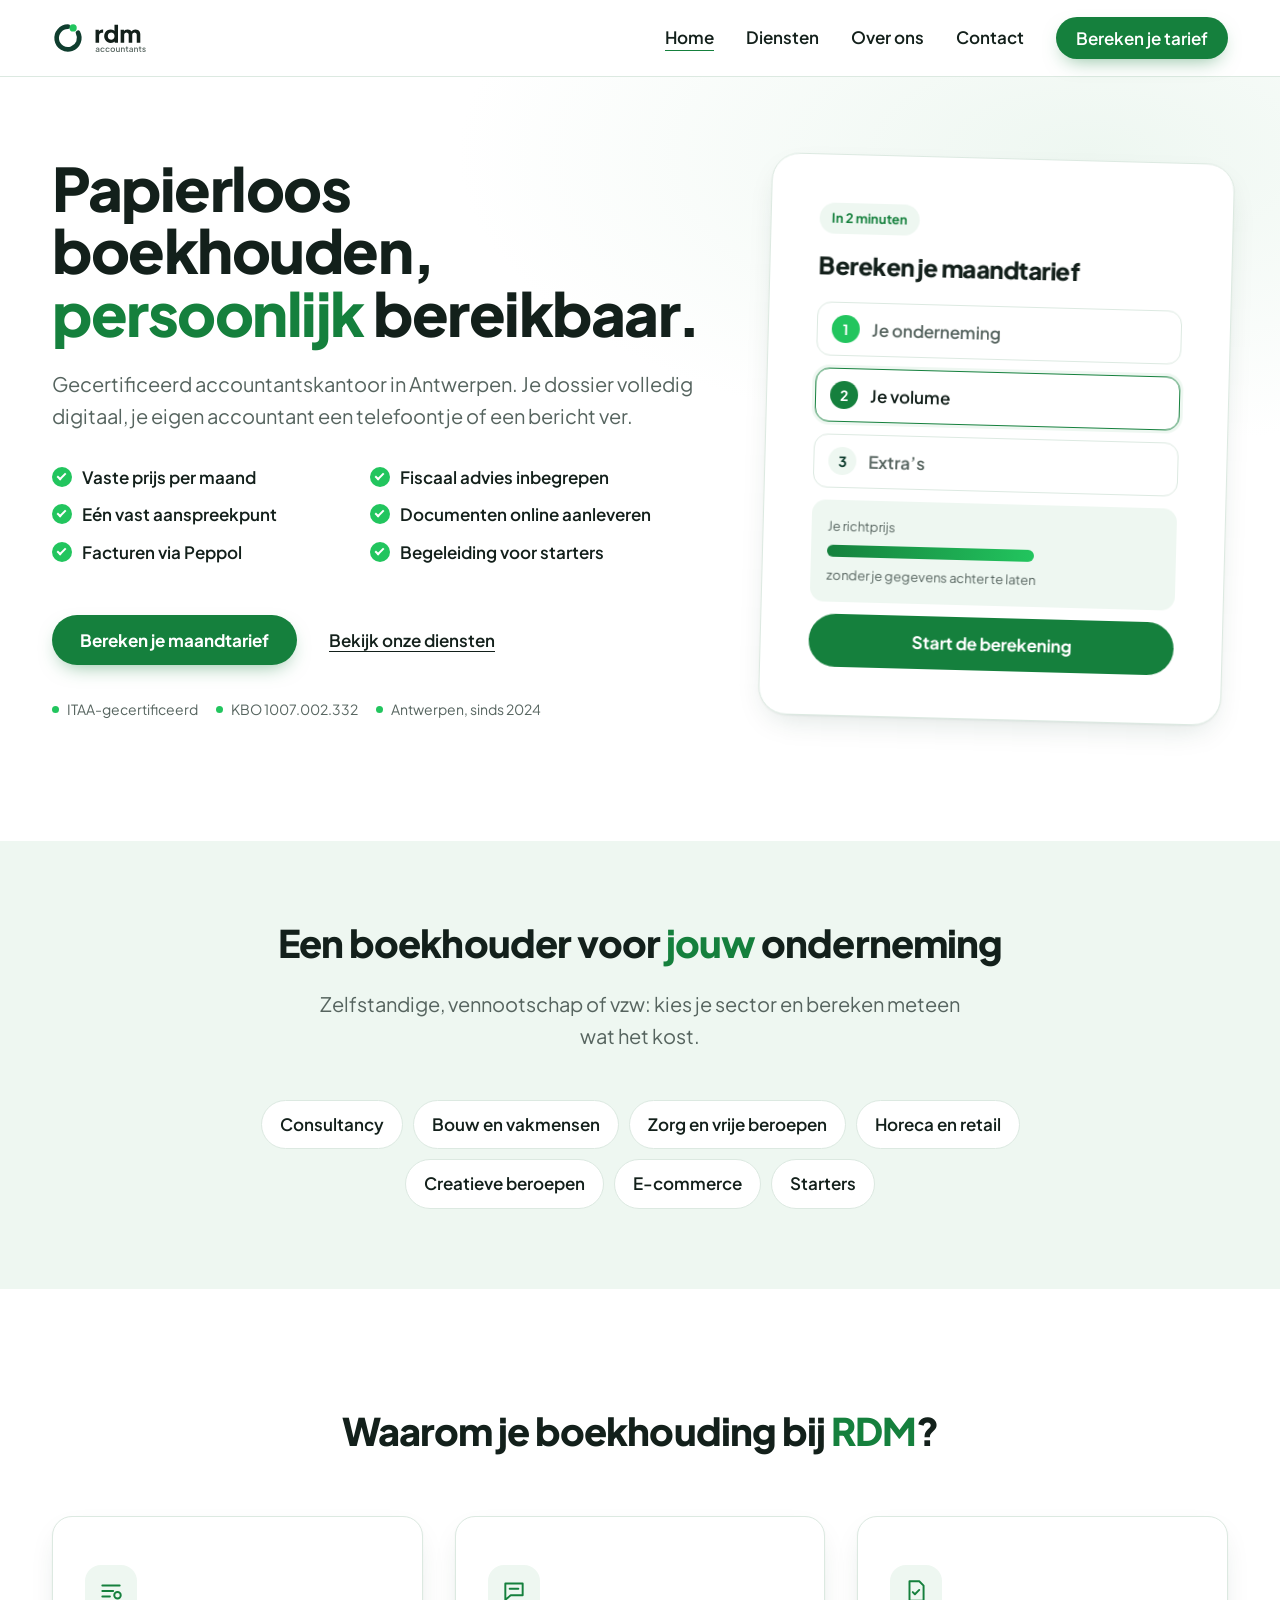
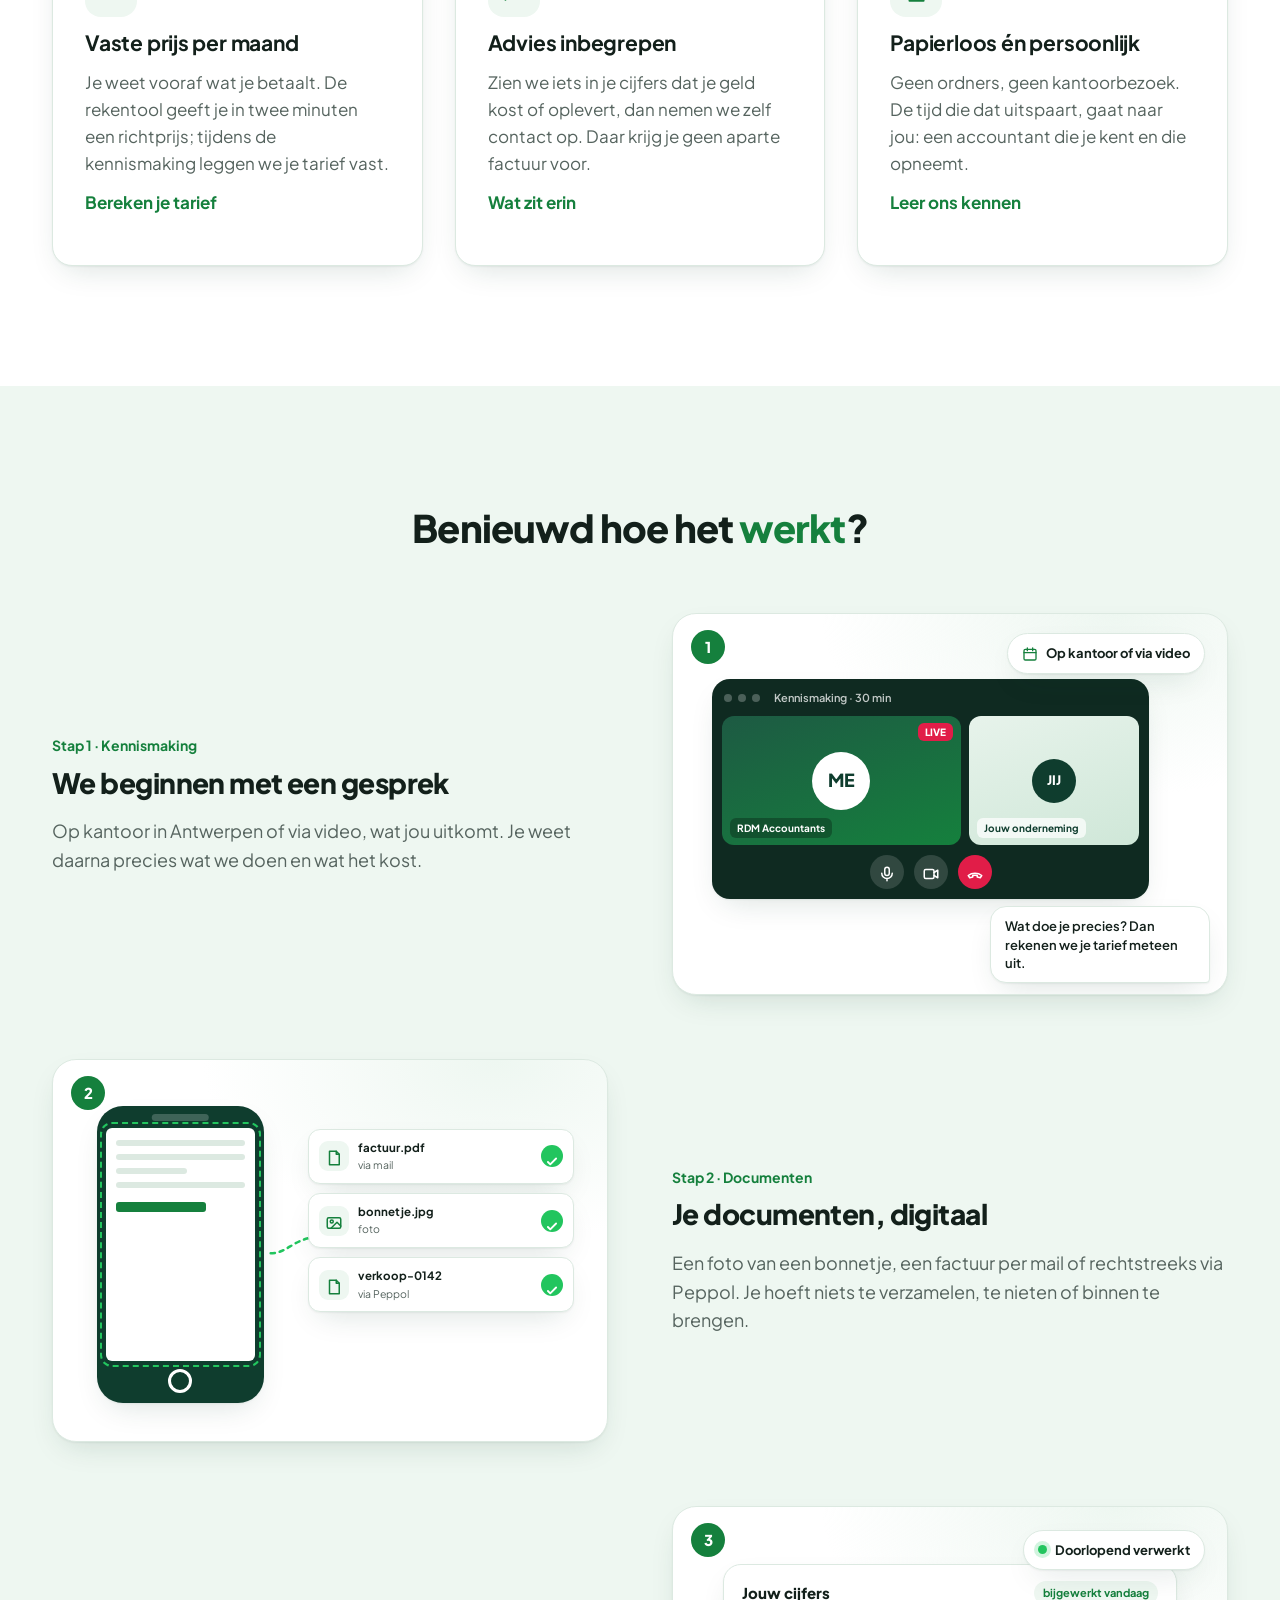
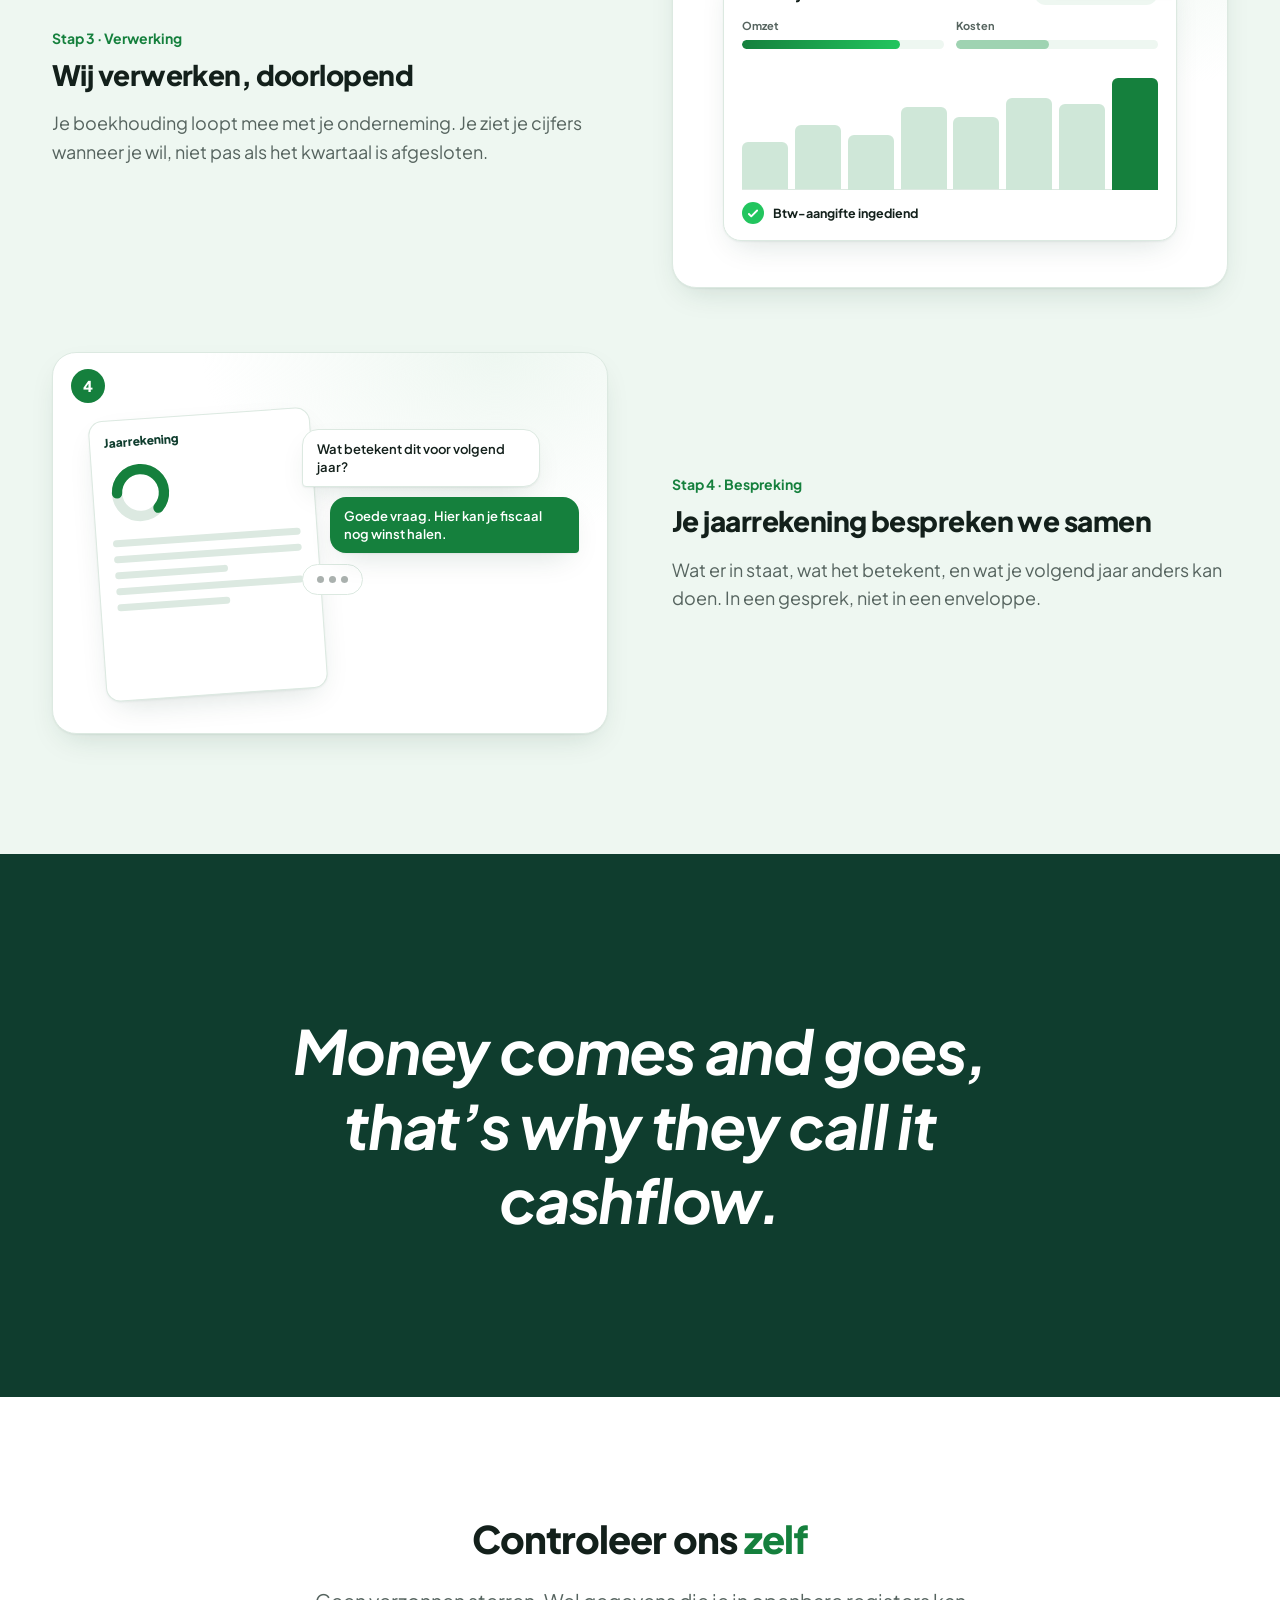
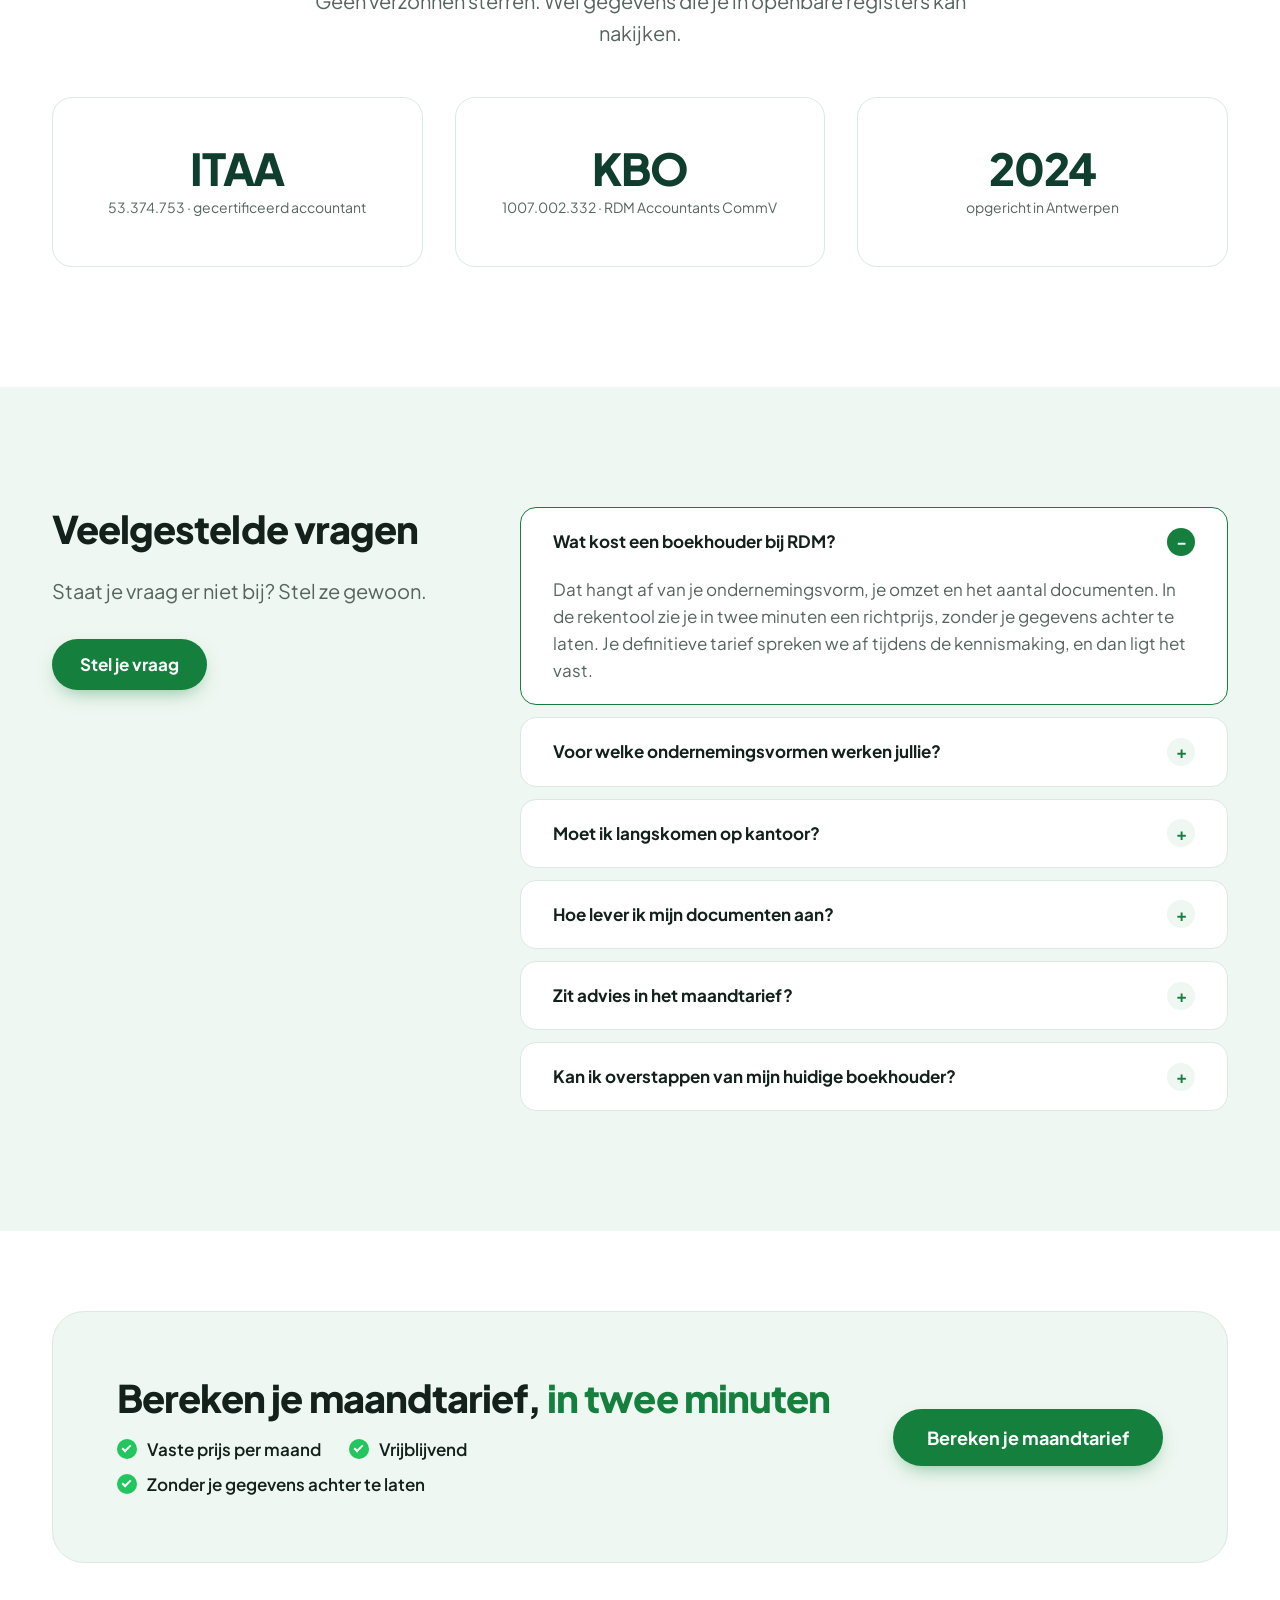
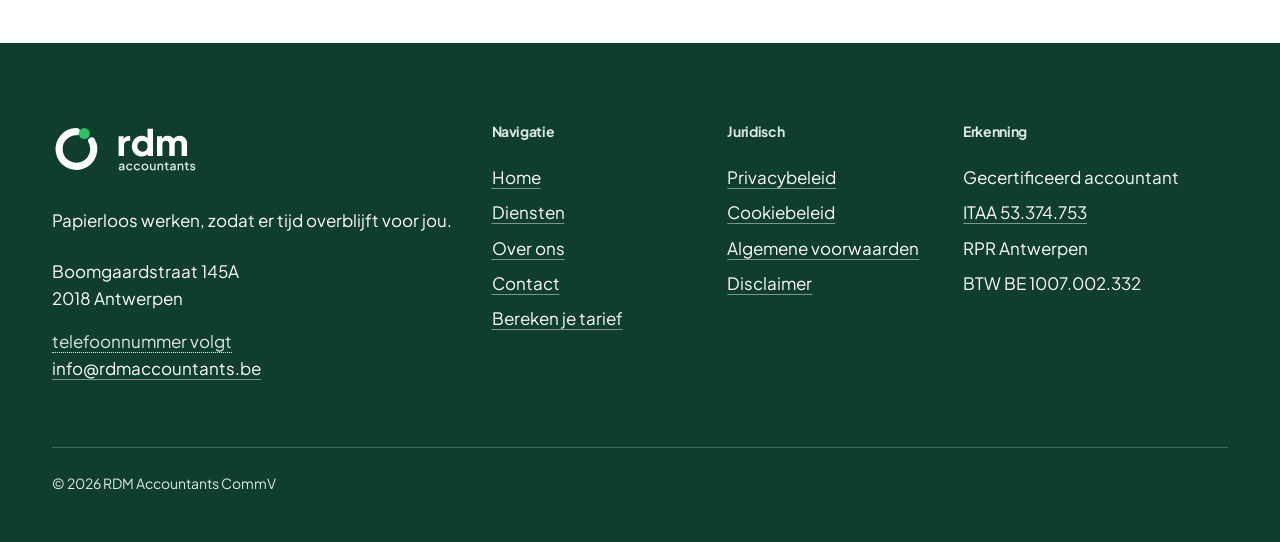
==== commit 4cc3d7f6: "Fix two regressions from the contact-bar removal The regex that stripped .topbar and .nav__contact C" ====
--- a/site/index.html
+++ b/site/index.html
@@ -27,7 +27,7 @@
 
 <link rel="preload" href="assets/fonts/plus-jakarta-sans-normal-latin.woff2" as="font" type="font/woff2" crossorigin>
 <link rel="stylesheet" href="assets/fonts/fonts.css?v=7840b08d">
-<link rel="stylesheet" href="assets/css/style.css?v=b665114d">
+<link rel="stylesheet" href="assets/css/style.css?v=3760a2b2">
 
 <script type="application/ld+json">
 {
--- a/site/assets/css/style.css
+++ b/site/assets/css/style.css
@@ -169,7 +169,9 @@
 }
 
 .band-forest :focus-visible,
-.footer :focus-visible,
+.footer :focus-visible {
+  outline-color: var(--white);
+}
 
 .skip-link {
   position: absolute;
@@ -373,6 +375,7 @@
 .nav[hidden] { display: none; }
 
 @media (min-width: 901px) {
+  .nav-close { display: none; }
   .nav[hidden] { display: flex !important; }
 }
 
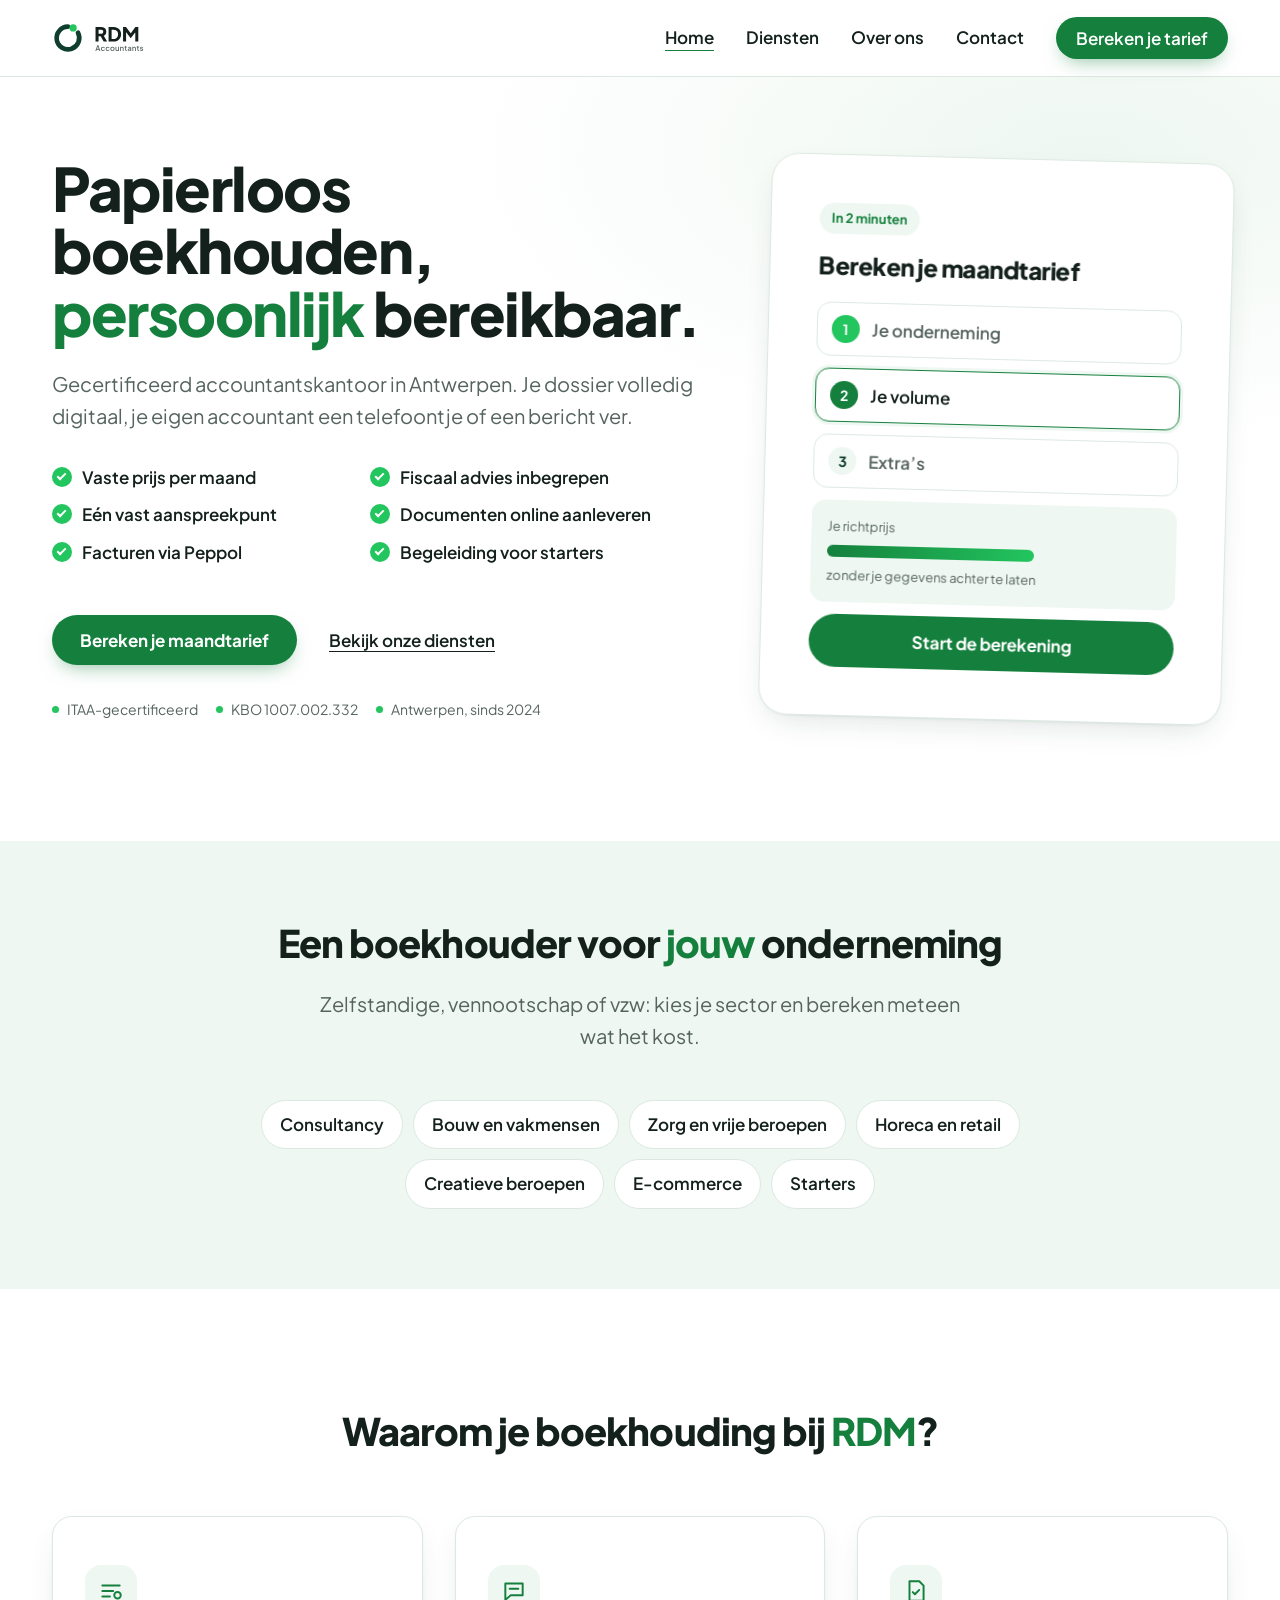
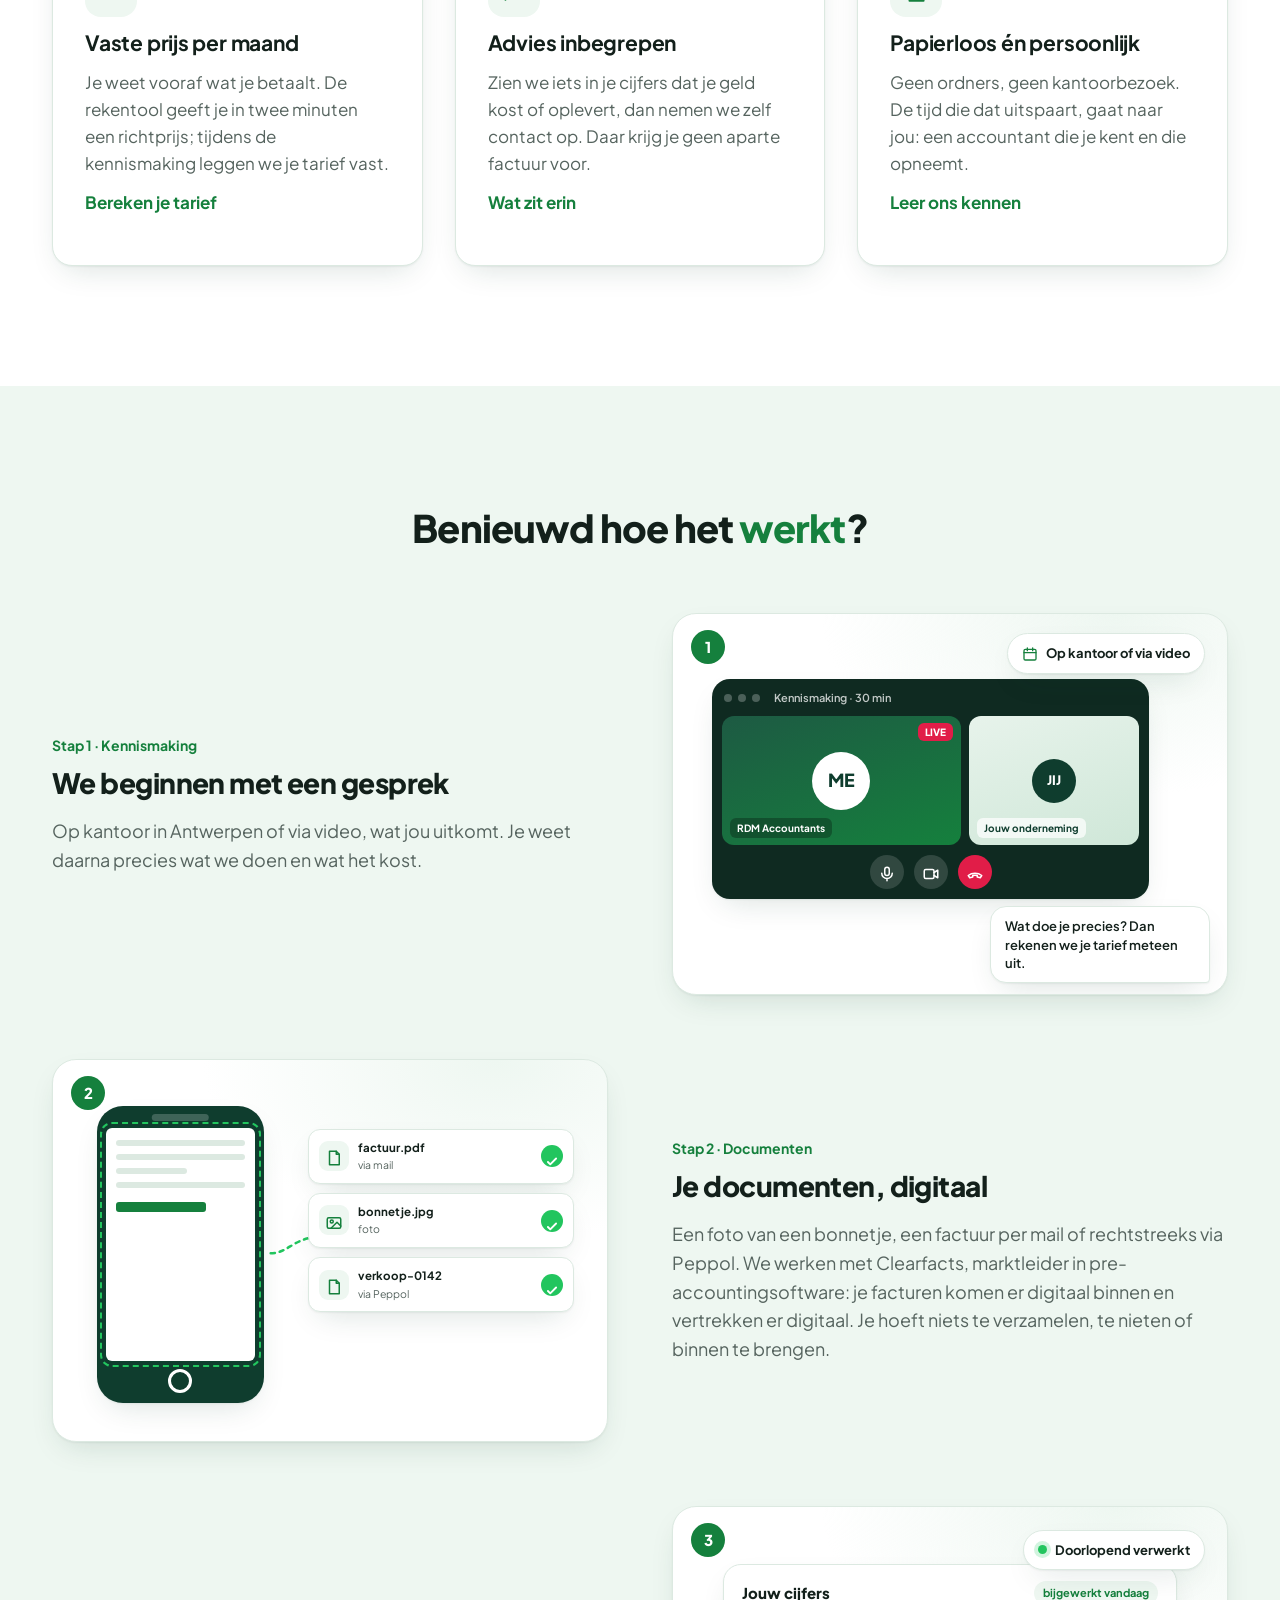
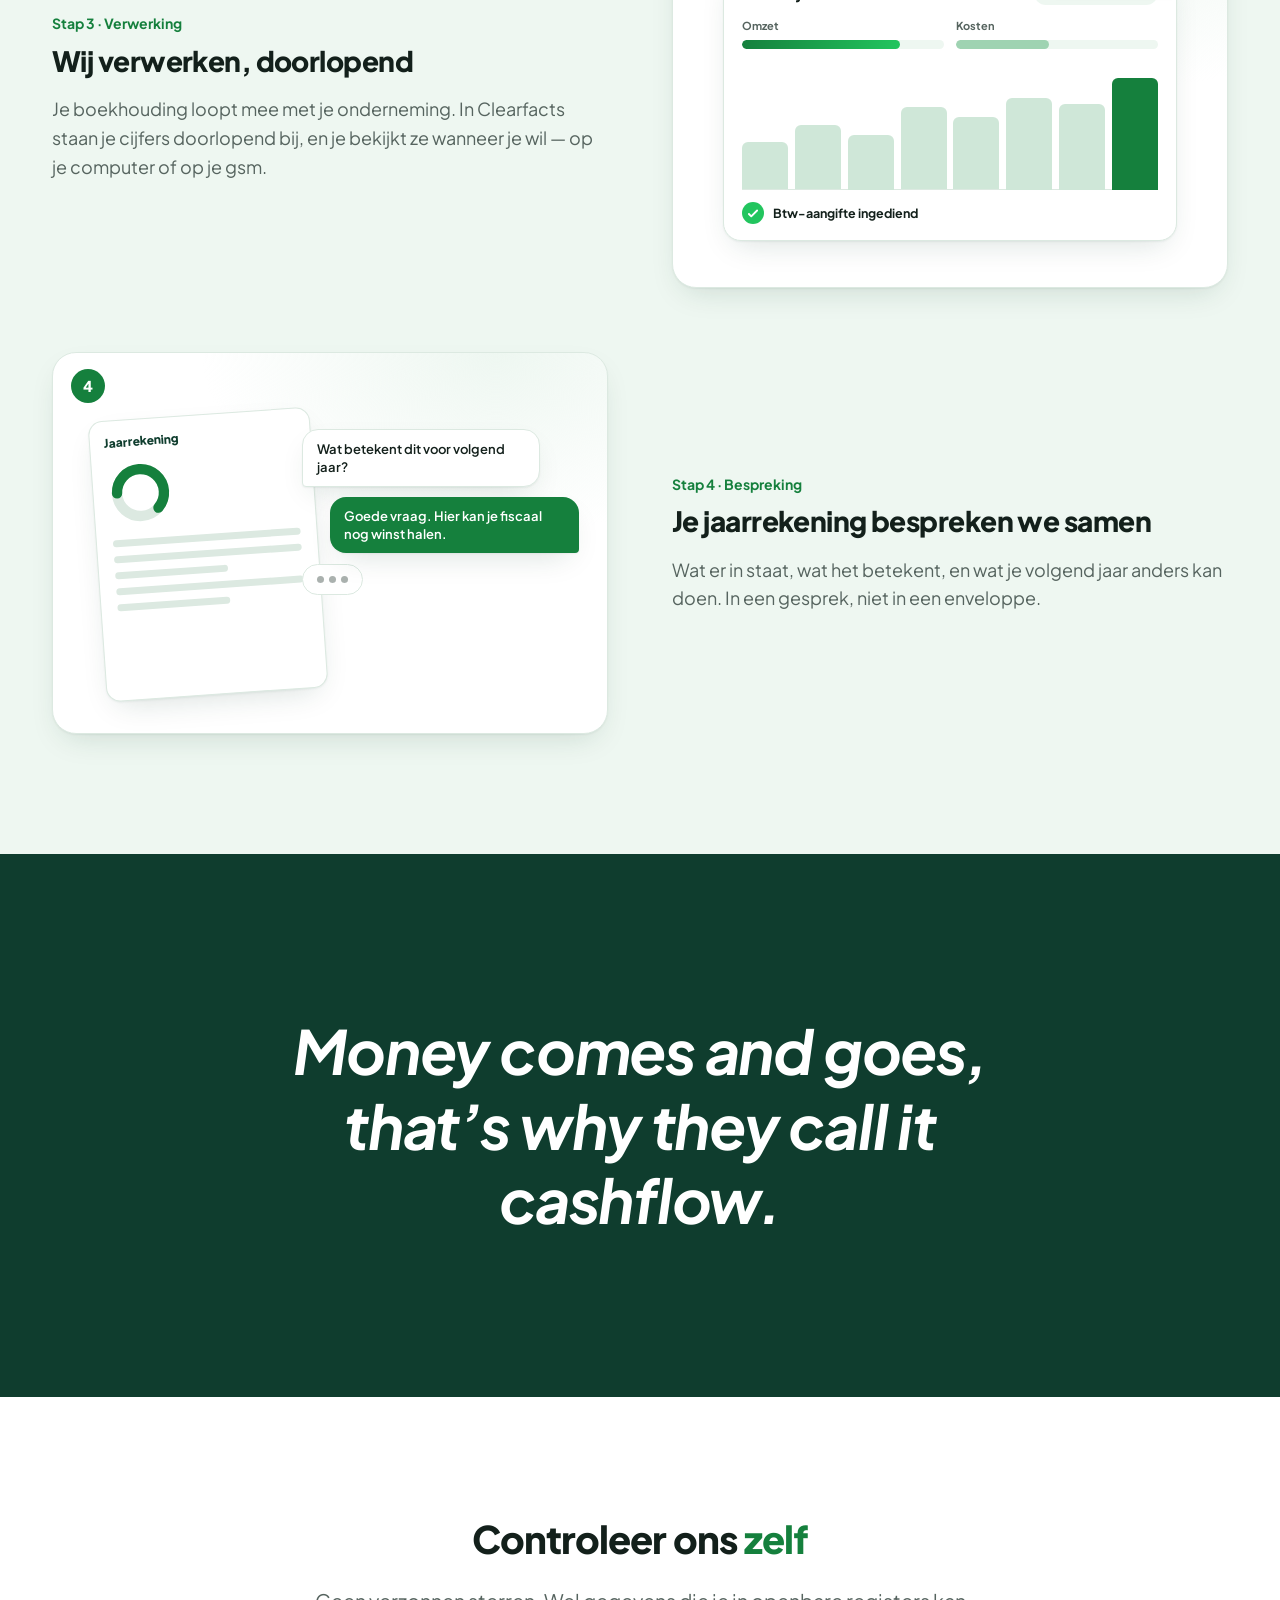
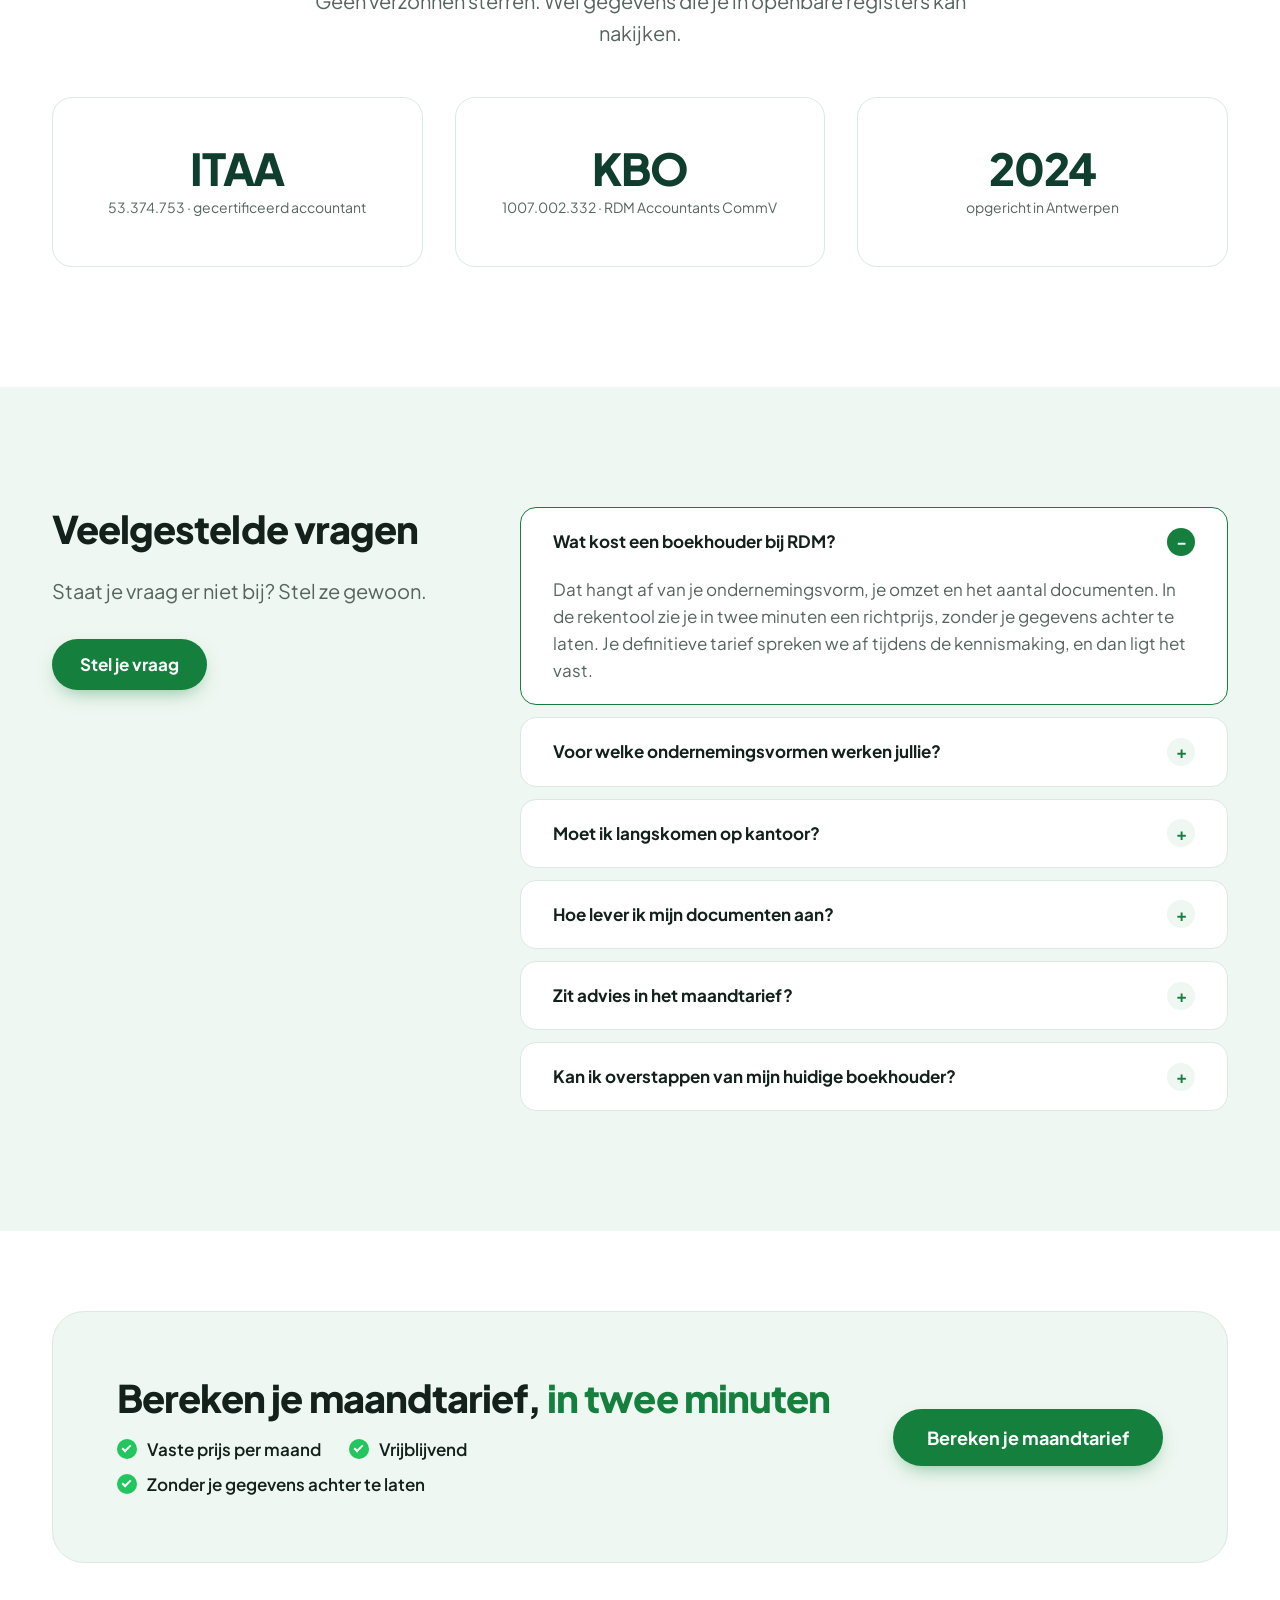
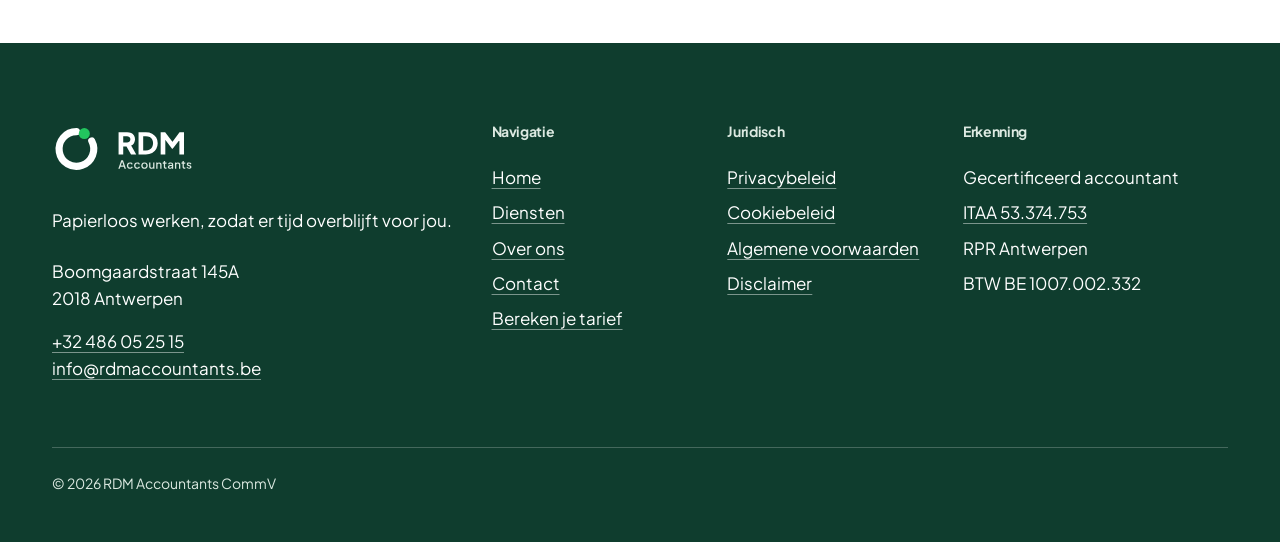
==== commit c1d7e8cc: "Publish the phone number, Clearfacts, the portrait and capitals in the logo - Telephone +32 486 05 2" ====
--- a/site/index.html
+++ b/site/index.html
@@ -27,7 +27,7 @@
 
 <link rel="preload" href="assets/fonts/plus-jakarta-sans-normal-latin.woff2" as="font" type="font/woff2" crossorigin>
 <link rel="stylesheet" href="assets/fonts/fonts.css?v=7840b08d">
-<link rel="stylesheet" href="assets/css/style.css?v=3760a2b2">
+<link rel="stylesheet" href="assets/css/style.css?v=4577d378">
 
 <script type="application/ld+json">
 {
@@ -39,6 +39,7 @@
   "description": "Gecertificeerd accountantskantoor in Antwerpen. Papierloos werken, zodat er tijd overblijft voor jou.",
   "url": "https://www.rdmaccountants.be/",
   "email": "info@rdmaccountants.be",
+  "telephone": "+32 486 05 25 15",
   "vatID": "BE1007002332",
   "identifier": {
     "@type": "PropertyValue",
@@ -76,7 +77,7 @@
 <header class="header">
   <div class="container">
     <a class="logo" href="index.html" aria-label="RDM Accountants, naar de homepage">
-      <svg viewBox="0 0 187 66" aria-hidden="true" focusable="false"><path d="M50.42 22.67A22 22 0 1 1 31.00 11.00" fill="none" stroke="#0F3D2E" stroke-width="9" stroke-linecap="round"/><circle cx="40.99" cy="13.40" r="7.02" fill="#22C55E"/><path d="M84.53 42.0V16.884H90.97V22.91L90.51 22.036Q91.338 18.862000000000002 93.247 17.735Q95.156 16.608 97.778 16.608H99.25V22.588H97.088Q94.55799999999999 22.588 92.994 24.129Q91.43 25.67 91.43 28.476V42.0ZM114.108 42.552Q110.428 42.552 107.53 40.804Q104.632 39.056 102.953 36.066Q101.274 33.076 101.274 29.442Q101.274 25.762 102.976 22.795Q104.678 19.828 107.576 18.08Q110.474 16.332 114.062 16.332Q116.822 16.332 118.961 17.367Q121.1 18.402 122.342 20.288L121.28399999999999 21.668V7.177999999999997H128.184V42.0H121.744V37.4L122.388 38.826Q121.1 40.666 118.892 41.608999999999995Q116.684 42.552 114.108 42.552ZM114.936 36.342Q116.822 36.342 118.248 35.468Q119.674 34.594 120.479 33.03Q121.28399999999999 31.466 121.28399999999999 29.442Q121.28399999999999 27.418 120.479 25.854Q119.674 24.29 118.248 23.416Q116.822 22.542 114.936 22.542Q113.05 22.542 111.555 23.439Q110.06 24.336 109.232 25.877Q108.404 27.418 108.404 29.442Q108.404 31.466 109.232 33.03Q110.06 34.594 111.555 35.468Q113.05 36.342 114.936 36.342ZM133.244 42.0V16.884H139.684V23.002L138.994 21.990000000000002Q139.546 19.092 141.66199999999998 17.712Q143.778 16.332 146.722 16.332Q149.85 16.332 152.219 17.919Q154.588 19.506 155.186 22.174L153.208 22.358Q154.45 19.276 156.75 17.804000000000002Q159.05 16.332 162.132 16.332Q164.846 16.332 166.939 17.528Q169.03199999999998 18.724 170.228 20.863Q171.424 23.002 171.424 25.854V42.0H164.524V27.326Q164.524 25.854 163.995 24.796Q163.466 23.738 162.5 23.14Q161.534 22.542 160.154 22.542Q158.82 22.542 157.831 23.14Q156.84199999999998 23.738 156.313 24.796Q155.784 25.854 155.784 27.326V42.0H148.884V27.326Q148.884 25.854 148.355 24.796Q147.826 23.738 146.86 23.14Q145.894 22.542 144.514 22.542Q143.18 22.542 142.191 23.14Q141.202 23.738 140.673 24.796Q140.144 25.854 140.144 27.326V42.0Z" fill="#13201B"/><path d="M87.534 60.186Q86.6815 60.186 86.03825 59.887625Q85.395 59.58925 85.0385 59.050625Q84.682 58.512 84.682 57.79125Q84.682 57.10925 84.98425 56.56675Q85.2865 56.02425 85.918125 55.65225Q86.54975 55.28025 87.51075 55.12525L90.4325 54.64475V56.02425L87.8595 56.466Q87.162 56.59 86.83262500000001 56.911625Q86.50325 57.23325 86.50325 57.72925Q86.50325 58.202 86.871375 58.50425Q87.2395 58.8065 87.80525 58.8065Q88.51825 58.8065 89.053 58.500375Q89.58775 58.19425 89.88612499999999 57.671125Q90.1845 57.148 90.1845 56.5125V54.358Q90.1845 53.74575 89.723375 53.3505Q89.26225 52.95525 88.50275 52.95525Q87.813 52.95525 87.289875 53.315625Q86.76675 53.676 86.51875 54.25725L85.06175 53.52875Q85.302 52.90875 85.82512500000001 52.436Q86.34825000000001 51.96325 87.05350000000001 51.695875Q87.75875 51.4285 88.557 51.4285Q89.549 51.4285 90.312375 51.8005Q91.07575 52.1725 91.50200000000001 52.83125Q91.92825 53.49 91.92825 54.358V60.0H90.262V58.48875L90.61075 58.5275Q90.31625 59.039 89.862875 59.411Q89.4095 59.783 88.824375 59.9845Q88.23925 60.186 87.534 60.186ZM98.35775 60.186Q97.11 60.186 96.13737499999999 59.608625Q95.16475 59.03125 94.602875 58.035375Q94.041 57.0395 94.041 55.79175Q94.041 54.544 94.59899999999999 53.555875Q95.157 52.567750000000004 96.1335 51.998125Q97.11 51.4285 98.35775 51.4285Q99.21799999999999 51.4285 99.96199999999999 51.73075Q100.70599999999999 52.033 101.25625 52.56Q101.8065 53.087 102.06224999999999 53.79225L100.52775 54.4975Q100.26424999999999 53.8465 99.68687499999999 53.45125Q99.1095 53.056 98.35775 53.056Q97.64474999999999 53.056 97.079 53.408625Q96.51325 53.761250000000004 96.18775 54.385125Q95.86224999999999 55.009 95.86224999999999 55.807249999999996Q95.86224999999999 56.59775 96.18775 57.221625Q96.51325 57.8455 97.079 58.202Q97.64474999999999 58.5585 98.35775 58.5585Q99.11725 58.5585 99.68687499999999 58.163250000000005Q100.25649999999999 57.768 100.52775 57.1015L102.06224999999999 57.83Q101.81424999999999 58.50425 101.26399999999998 59.039Q100.71374999999999 59.57375 99.96974999999999 59.879875Q99.22574999999999 60.186 98.35775 60.186ZM108.15075 60.186Q106.903 60.186 105.930375 59.608625Q104.95775 59.03125 104.395875 58.035375Q103.834 57.0395 103.834 55.79175Q103.834 54.544 104.392 53.555875Q104.95 52.567750000000004 105.9265 51.998125Q106.903 51.4285 108.15075 51.4285Q109.011 51.4285 109.755 51.73075Q110.499 52.033 111.04925 52.56Q111.5995 53.087 111.85525 53.79225L110.32075 54.4975Q110.05725 53.8465 109.47987499999999 53.45125Q108.9025 53.056 108.15075 53.056Q107.43775 53.056 106.872 53.408625Q106.30625 53.761250000000004 105.98075 54.385125Q105.65525 55.009 105.65525 55.807249999999996Q105.65525 56.59775 105.98075 57.221625Q106.30625 57.8455 106.872 58.202Q107.43775 58.5585 108.15075 58.5585Q108.91025 58.5585 109.47987499999999 58.163250000000005Q110.0495 57.768 110.32075 57.1015L111.85525 57.83Q111.60725 58.50425 111.05699999999999 59.039Q110.50675 59.57375 109.76275 59.879875Q109.01875 60.186 108.15075 60.186ZM118.01350000000001 60.186Q116.79675 60.186 115.800875 59.616375000000005Q114.805 59.04675 114.21600000000001 58.05475Q113.62700000000001 57.06275 113.62700000000001 55.7995Q113.62700000000001 54.53625 114.21212500000001 53.55200000000001Q114.79725 52.567750000000004 115.78925000000001 51.998125Q116.78125000000001 51.4285 118.01350000000001 51.4285Q119.24575 51.4285 120.23387500000001 51.99425Q121.22200000000001 52.56 121.80325 53.544250000000005Q122.3845 54.5285 122.3845 55.7995Q122.3845 57.0705 121.79162500000001 58.0625Q121.19875 59.0545 120.21062500000001 59.62025Q119.22250000000001 60.186 118.01350000000001 60.186ZM118.01350000000001 58.5585Q118.74975 58.5585 119.32325 58.202Q119.89675000000001 57.8455 120.23000000000002 57.21775Q120.56325000000001 56.59 120.56325000000001 55.7995Q120.56325000000001 55.009 120.23000000000002 54.392875000000004Q119.89675000000001 53.77675 119.32325 53.416375Q118.74975 53.056 118.01350000000001 53.056Q117.27725000000001 53.056 116.699875 53.416375Q116.1225 53.77675 115.785375 54.392875000000004Q115.44825 55.009 115.44825 55.7995Q115.44825 56.59 115.785375 57.21775Q116.1225 57.8455 116.699875 58.202Q117.27725000000001 58.5585 118.01350000000001 58.5585ZM127.48100000000001 60.186Q126.53550000000001 60.186 125.81862500000001 59.75975Q125.10175000000001 59.3335 124.71037500000001 58.570125000000004Q124.31900000000002 57.80675 124.31900000000002 56.79925V51.6145H126.06275000000001V56.6365Q126.06275000000001 57.21 126.29525000000001 57.644000000000005Q126.52775000000001 58.078 126.95012500000001 58.318250000000006Q127.37250000000002 58.5585 127.915 58.5585Q128.46525 58.5585 128.887625 58.314375Q129.31 58.07025 129.546375 57.62075Q129.78275000000002 57.17125 129.78275000000002 56.559V51.6145H131.5265V60.0H129.86025V58.357L130.054 58.574Q129.7595 59.35675 129.073625 59.771375Q128.38775 60.186 127.48100000000001 60.186ZM133.9725 60.0V51.6145H135.63875V53.2575L135.445 53.0405Q135.74725 52.25775 136.42925000000002 51.843125Q137.11125 51.4285 138.018 51.4285Q138.94025 51.4285 139.65325 51.8315Q140.36625 52.2345 140.773125 52.9475Q141.18 53.6605 141.18 54.585093023255816V60.0H139.43625V55.0555Q139.43625 54.42775 139.20375 53.986000000000004Q138.97125 53.54425 138.55202844827585 53.300124999999994Q138.13280689655173 53.056 137.58715344827587 53.056Q137.0415 53.056 136.61525 53.300124999999994Q136.189 53.54425 135.952625 53.989875Q135.71625 54.4355 135.71625 55.0555V60.0ZM147.0825 60.093Q145.75725 60.093 145.032625 59.352875Q144.308 58.61275 144.308 57.26425V53.20325H142.82775V51.6145H143.06025Q143.64925 51.6145 143.978625 51.277375Q144.308 50.94025 144.308 50.35125V49.6925H146.05175V51.6145H147.95825V53.20325H146.05175V57.18675Q146.05175 57.613 146.19125 57.91525Q146.33075 58.2175 146.64462500000002 58.380250000000004Q146.95850000000002 58.543 147.4545 58.543Q147.57075 58.543 147.72575 58.5275Q147.88075 58.512 148.02025 58.4965V60.0Q147.811 60.03875 147.5475 60.065875000000005Q147.284 60.093 147.0825 60.093ZM152.644 60.186Q151.7915 60.186 151.14825000000002 59.887625Q150.50500000000002 59.58925 150.1485 59.050625Q149.792 58.512 149.792 57.79125Q149.792 57.10925 150.09425 56.56675Q150.3965 56.02425 151.028125 55.65225Q151.65975 55.28025 152.62075000000002 55.12525L155.54250000000002 54.64475V56.02425L152.9695 56.466Q152.27200000000002 56.59 151.94262500000002 56.911625Q151.61325000000002 57.23325 151.61325000000002 57.72925Q151.61325000000002 58.202 151.981375 58.50425Q152.3495 58.8065 152.91525000000001 58.8065Q153.62825 58.8065 154.163 58.500375Q154.69775 58.19425 154.996125 57.671125Q155.29450000000003 57.148 155.29450000000003 56.5125V54.358Q155.29450000000003 53.74575 154.83337500000002 53.3505Q154.37225 52.95525 153.61275 52.95525Q152.923 52.95525 152.399875 53.315625Q151.87675000000002 53.676 151.62875000000003 54.25725L150.17175 53.52875Q150.412 52.90875 150.93512500000003 52.436Q151.45825000000002 51.96325 152.1635 51.695875Q152.86875 51.4285 153.667 51.4285Q154.65900000000002 51.4285 155.42237500000002 51.8005Q156.18575 52.1725 156.61200000000002 52.83125Q157.03825 53.49 157.03825 54.358V60.0H155.372V58.48875L155.72075 58.5275Q155.42625 59.039 154.97287500000002 59.411Q154.51950000000002 59.783 153.93437500000002 59.9845Q153.34925 60.186 152.644 60.186ZM159.49200000000002 60.0V51.6145H161.15825V53.2575L160.96450000000002 53.0405Q161.26675000000003 52.25775 161.94875000000002 51.843125Q162.63075000000003 51.4285 163.53750000000002 51.4285Q164.45975 51.4285 165.17275 51.8315Q165.88575000000003 52.2345 166.29262500000004 52.9475Q166.69950000000003 53.6605 166.69950000000003 54.585093023255816V60.0H164.95575000000002V55.0555Q164.95575000000002 54.42775 164.72325 53.986000000000004Q164.49075000000002 53.54425 164.0715284482759 53.300124999999994Q163.65230689655175 53.056 163.1066534482759 53.056Q162.56100000000004 53.056 162.13475000000003 53.300124999999994Q161.70850000000002 53.54425 161.472125 53.989875Q161.23575000000002 54.4355 161.23575000000002 55.0555V60.0ZM172.60200000000003 60.093Q171.27675000000002 60.093 170.55212500000002 59.352875Q169.82750000000001 58.61275 169.82750000000001 57.26425V53.20325H168.34725000000003V51.6145H168.57975000000002Q169.16875000000002 51.6145 169.49812500000002 51.277375Q169.82750000000001 50.94025 169.82750000000001 50.35125V49.6925H171.57125000000002V51.6145H173.47775000000001V53.20325H171.57125000000002V57.18675Q171.57125000000002 57.613 171.71075000000002 57.91525Q171.85025000000002 58.2175 172.164125 58.380250000000004Q172.47800000000004 58.543 172.97400000000002 58.543Q173.09025000000003 58.543 173.24525000000003 58.5275Q173.40025000000003 58.512 173.53975000000003 58.4965V60.0Q173.33050000000003 60.03875 173.067 60.065875000000005Q172.8035 60.093 172.60200000000003 60.093ZM178.75250000000003 60.186Q177.45825000000005 60.186 176.49337500000004 59.554375Q175.52850000000004 58.92275 175.14100000000005 57.8455L176.48175000000003 57.21Q176.82275000000004 57.93075 177.42337500000002 58.34925Q178.02400000000003 58.76775 178.75250000000003 58.76775Q179.37250000000003 58.76775 179.76000000000005 58.484875Q180.14750000000004 58.202 180.14750000000004 57.72925Q180.14750000000004 57.41925 179.97700000000003 57.2255Q179.80650000000003 57.03175 179.55075000000005 56.90775Q179.29500000000004 56.78375 179.03150000000002 56.714L177.71400000000003 56.342Q176.62125000000003 56.032 176.08650000000003 55.408125Q175.55175000000003 54.78425 175.55175000000003 53.94725Q175.55175000000003 53.18775 175.93925000000002 52.622Q176.32675000000003 52.05625 177.00875000000002 51.742374999999996Q177.69075000000004 51.4285 178.55100000000004 51.4285Q179.69800000000004 51.4285 180.59700000000004 51.99425Q181.49600000000004 52.56 181.86800000000002 53.57525L180.51175000000003 54.21075Q180.26375000000004 53.5985 179.72900000000004 53.242000000000004Q179.19425000000004 52.8855 178.52775000000003 52.8855Q177.95425000000003 52.8855 177.61712500000004 53.15675Q177.28000000000003 53.428 177.28000000000003 53.862Q177.28000000000003 54.1565 177.43500000000003 54.35025Q177.59000000000003 54.544 177.83800000000002 54.66025Q178.08600000000004 54.7765 178.34950000000003 54.854L179.71350000000004 55.257Q180.74425000000002 55.55925 181.306125 56.183125000000004Q181.86800000000002 56.807 181.86800000000002 57.68275Q181.86800000000002 58.419 181.47275000000002 58.98475Q181.07750000000004 59.5505 180.38000000000005 59.86825Q179.68250000000003 60.186 178.75250000000003 60.186Z" fill="#56645F"/></svg>
+      <svg viewBox="0 0 182 66" aria-hidden="true" focusable="false"><path d="M50.42 22.67A22 22 0 1 1 31.00 11.00" fill="none" stroke="#0F3D2E" stroke-width="9" stroke-linecap="round"/><circle cx="40.99" cy="13.40" r="7.02" fill="#22C55E"/><path d="M84.508 40.0V11.690000000000001H95.338Q98.264 11.690000000000001 100.525 12.716000000000001Q102.786 13.742 104.078 15.756Q105.37 17.77 105.37 20.734Q105.37 23.622 104.04 25.655Q102.71000000000001 27.688000000000002 100.468 28.714L106.928 40.0H100.316L93.324 27.498L97.124 29.740000000000002H90.398V40.0ZM90.398 24.61H95.376Q96.63 24.61 97.542 24.116Q98.45400000000001 23.622 98.96700000000001 22.747999999999998Q99.48 21.874 99.48 20.734Q99.48 19.556 98.96700000000001 18.682000000000002Q98.45400000000001 17.808 97.542 17.314Q96.63 16.82 95.376 16.82H90.398ZM109.854 40.0V11.690000000000001H119.08800000000001Q123.67411636363636 11.690000000000001 127.06205818181817 13.514000000000001Q130.45 15.338000000000001 132.312 18.53Q134.174 21.722 134.174 25.844079295154184Q134.174 29.93 132.312 33.141000000000005Q130.45 36.352000000000004 127.06205818181817 38.176Q123.67411636363636 40.0 119.08800000000001 40.0ZM115.744 34.87H119.24000000000001Q121.99930188679245 34.87 124.02065094339622 33.748999999999995Q126.042 32.628 127.163 30.597645569620255Q128.284 28.567291139240506 128.284 25.80964556962025Q128.284 23.052 127.16435714285714 21.04021359223301Q126.04471428571429 19.02842718446602 124.02935714285715 17.92421359223301Q122.01400000000001 16.82 119.24000000000001 16.82H115.744ZM137.936 40.0V11.690000000000001H143.636L154.238 25.75H151.578L161.876 11.690000000000001H167.576V40.0H161.686V18.188L164.042 18.72L153.136 32.78H152.376L141.85 18.72L143.826 18.188V40.0Z" fill="#13201B"/><path d="M84.1595 58.0 87.9585 47.1975H90.0755L93.8745 58.0H92.04025L91.21375 55.5785H86.82025L85.9865 58.0ZM87.3205 54.056H90.699L88.77775 48.400999999999996H89.25625ZM99.06025 58.174Q97.893 58.174 96.983125 57.633875Q96.07325 57.09375 95.54762500000001 56.162125Q95.022 55.2305 95.022 54.06325Q95.022 52.896 95.54400000000001 51.971625Q96.066 51.04725 96.9795 50.514375Q97.893 49.9815 99.06025 49.9815Q99.865 49.9815 100.561 50.26425Q101.257 50.547 101.77175 51.04Q102.2865 51.533 102.52575 52.19275L101.09025 52.8525Q100.84375 52.2435 100.303625 51.87375Q99.7635 51.504 99.06025 51.504Q98.39325 51.504 97.864 51.833875Q97.33475 52.16375 97.03025 52.747375000000005Q96.72575 53.331 96.72575 54.07775Q96.72575 54.81725 97.03025 55.400875Q97.33475 55.9845 97.864 56.318Q98.39325 56.6515 99.06025 56.6515Q99.77075 56.6515 100.30362500000001 56.28175Q100.8365 55.912 101.09025 55.2885L102.52575 55.97Q102.29375 56.60075 101.779 57.101Q101.26425 57.60125 100.56825 57.887625Q99.87225 58.174 99.06025 58.174ZM108.19725 58.174Q107.03 58.174 106.120125 57.633875Q105.21025 57.09375 104.68462500000001 56.162125Q104.159 55.2305 104.159 54.06325Q104.159 52.896 104.68100000000001 51.971625Q105.203 51.04725 106.1165 50.514375Q107.03 49.9815 108.19725 49.9815Q109.002 49.9815 109.69800000000001 50.26425Q110.394 50.547 110.90875 51.04Q111.4235 51.533 111.66275 52.19275L110.22725 52.8525Q109.98075 52.2435 109.440625 51.87375Q108.9005 51.504 108.19725 51.504Q107.53025 51.504 107.001 51.833875Q106.47175 52.16375 106.16725 52.747375000000005Q105.86275 53.331 105.86275 54.07775Q105.86275 54.81725 106.16725 55.400875Q106.47175 55.9845 107.001 56.318Q107.53025 56.6515 108.19725 56.6515Q108.90775000000001 56.6515 109.44062500000001 56.28175Q109.9735 55.912 110.22725 55.2885L111.66275 55.97Q111.43075 56.60075 110.916 57.101Q110.40125 57.60125 109.70525 57.887625Q109.00925 58.174 108.19725 58.174ZM117.3995 58.174Q116.26125 58.174 115.329625 57.641125Q114.398 57.10825 113.84700000000001 56.18025Q113.296 55.25225 113.296 54.0705Q113.296 52.88875 113.84337500000001 51.968Q114.39075 51.04725 115.31875 50.514375Q116.24675 49.9815 117.3995 49.9815Q118.55225 49.9815 119.476625 50.51075Q120.401 51.04 120.94475 51.960750000000004Q121.4885 52.8815 121.4885 54.0705Q121.4885 55.2595 120.933875 56.1875Q120.37925 57.1155 119.454875 57.64475Q118.5305 58.174 117.3995 58.174ZM117.3995 56.6515Q118.08825 56.6515 118.62475 56.318Q119.16125 55.9845 119.473 55.39725Q119.78475 54.81 119.78475 54.0705Q119.78475 53.331 119.473 52.754625000000004Q119.16125 52.17825 118.62475 51.841125Q118.08825 51.504 117.3995 51.504Q116.71075 51.504 116.170625 51.841125Q115.6305 52.17825 115.315125 52.754625000000004Q114.99975 53.331 114.99975 54.0705Q114.99975 54.81 115.315125 55.39725Q115.6305 55.9845 116.170625 56.318Q116.71075 56.6515 117.3995 56.6515ZM126.232 58.174Q125.3475 58.174 124.676875 57.77525Q124.00625000000001 57.3765 123.64012500000001 56.662375Q123.274 55.94825 123.274 55.00575V50.1555H124.90525V54.8535Q124.90525 55.39 125.12275 55.796Q125.34025 56.202 125.735375 56.42675Q126.1305 56.6515 126.638 56.6515Q127.15275 56.6515 127.547875 56.423125Q127.943 56.19475 128.164125 55.774249999999995Q128.38525 55.35375 128.38525 54.781V50.1555H130.0165V58.0H128.45775V56.463L128.639 56.666Q128.3635 57.39825 127.721875 57.786125Q127.08025 58.174 126.232 58.174ZM132.2805 58.0V50.1555H133.83925V51.6925L133.658 51.4895Q133.94075 50.75725 134.57875 50.369375Q135.21675 49.9815 136.065 49.9815Q136.92775 49.9815 137.59475 50.3585Q138.26175 50.7355 138.64237500000002 51.4025Q139.023 52.0695 139.023 52.934441860465114V58.0H137.39175V53.3745Q137.39175 52.78725 137.17425 52.373999999999995Q136.95675 51.96075 136.564575 51.732375Q136.17239999999998 51.504 135.66195 51.504Q135.1515 51.504 134.75275 51.732375Q134.35399999999998 51.96075 134.13287499999998 52.377624999999995Q133.91174999999998 52.7945 133.91174999999998 53.3745V58.0ZM144.5205 58.087Q143.28075 58.087 142.602875 57.394625000000005Q141.925 56.70225 141.925 55.44075V51.64175H140.54025000000001V50.1555H140.75775000000002Q141.30875 50.1555 141.616875 49.840125Q141.925 49.52475 141.925 48.973749999999995V48.3575H143.55625V50.1555H145.33975V51.64175H143.55625V55.36825Q143.55625 55.767 143.68675000000002 56.04975Q143.81725 56.3325 144.11087500000002 56.484750000000005Q144.4045 56.637 144.8685 56.637Q144.97725 56.637 145.12225 56.6225Q145.26725 56.608 145.39775 56.5935V58.0Q145.202 58.03625 144.9555 58.06162500000001Q144.709 58.087 144.5205 58.087ZM149.699 58.174Q148.9015 58.174 148.29975000000002 57.894875Q147.698 57.61575 147.36450000000002 57.111875Q147.031 56.608 147.031 55.93375Q147.031 55.29575 147.31375 54.78825Q147.5965 54.28075 148.187375 53.93275Q148.77825 53.58475 149.67725000000002 53.439750000000004L152.4105 52.99025V54.28075L150.0035 54.694Q149.351 54.81 149.04287499999998 55.110875Q148.73475 55.41175 148.73475 55.87575Q148.73475 56.318 149.07912499999998 56.60075Q149.4235 56.8835 149.95275 56.8835Q150.61975 56.8835 151.12 56.597125Q151.62025 56.31075 151.89937500000002 55.821375Q152.1785 55.332 152.1785 54.7375V52.722Q152.1785 52.14925 151.747125 51.7795Q151.31575 51.40975 150.60525 51.40975Q149.96 51.40975 149.47062499999998 51.746875Q148.98125 52.084 148.74925 52.62775L147.38625 51.94625Q147.611 51.36625 148.10037499999999 50.924Q148.58975 50.48175 149.2495 50.231624999999994Q149.90925000000001 49.9815 150.656 49.9815Q151.584 49.9815 152.298125 50.329499999999996Q153.01225 50.6775 153.411 51.29375Q153.80975 51.91 153.80975 52.722V58.0H152.251V56.58625L152.57725 56.6225Q152.30175 57.101 151.877625 57.449Q151.4535 57.797 150.906125 57.9855Q150.35875000000001 58.174 149.699 58.174ZM156.081 58.0V50.1555H157.63975V51.6925L157.4585 51.4895Q157.74125 50.75725 158.37925 50.369375Q159.01725 49.9815 159.8655 49.9815Q160.72825 49.9815 161.39525 50.3585Q162.06225 50.7355 162.44287500000002 51.4025Q162.8235 52.0695 162.8235 52.934441860465114V58.0H161.19225V53.3745Q161.19225 52.78725 160.97475 52.373999999999995Q160.75725 51.96075 160.365075 51.732375Q159.97289999999998 51.504 159.46245 51.504Q158.952 51.504 158.55325 51.732375Q158.15449999999998 51.96075 157.93337499999998 52.377624999999995Q157.71224999999998 52.7945 157.71224999999998 53.3745V58.0ZM168.321 58.087Q167.08125 58.087 166.403375 57.394625000000005Q165.7255 56.70225 165.7255 55.44075V51.64175H164.34075V50.1555H164.55825000000002Q165.10925 50.1555 165.417375 49.840125Q165.7255 49.52475 165.7255 48.973749999999995V48.3575H167.35675V50.1555H169.14025V51.64175H167.35675V55.36825Q167.35675 55.767 167.48725000000002 56.04975Q167.61775 56.3325 167.91137500000002 56.484750000000005Q168.205 56.637 168.669 56.637Q168.77775 56.637 168.92275 56.6225Q169.06775 56.608 169.19825 56.5935V58.0Q169.0025 58.03625 168.756 58.06162500000001Q168.5095 58.087 168.321 58.087ZM174.0505 58.174Q172.83975 58.174 171.937125 57.583124999999995Q171.0345 56.99225 170.672 55.9845L171.92625 55.39Q172.24525 56.06425 172.80712499999998 56.45575Q173.369 56.84725 174.0505 56.84725Q174.6305 56.84725 174.993 56.582625Q175.3555 56.318 175.3555 55.87575Q175.3555 55.58575 175.196 55.4045Q175.0365 55.22325 174.79725 55.10725Q174.558 54.99125 174.3115 54.926L173.079 54.578Q172.05675 54.288 171.5565 53.704375Q171.05625 53.12075 171.05625 52.33775Q171.05625 51.627250000000004 171.41875 51.098Q171.78125 50.56875 172.41925 50.275125Q173.05725 49.9815 173.862 49.9815Q174.935 49.9815 175.776 50.51075Q176.617 51.04 176.965 51.98975L175.69625 52.58425Q175.46425 52.0115 174.964 51.678Q174.46375 51.3445 173.84025 51.3445Q173.30375 51.3445 172.98837500000002 51.59824999999999Q172.673 51.852 172.673 52.258Q172.673 52.533500000000004 172.81799999999998 52.71475Q172.963 52.896 173.195 53.00475Q173.427 53.1135 173.6735 53.186L174.9495 53.563Q175.91375 53.84575 176.43937499999998 54.429375Q176.965 55.013 176.965 55.83225Q176.965 56.521 176.59525000000002 57.050250000000005Q176.2255 57.5795 175.573 57.87675Q174.9205 58.174 174.0505 58.174Z" fill="#56645F"/></svg>
     </a>
 
     <a class="btn btn--primary header-cta" href="tarief.html">Bereken je tarief</a>
@@ -206,7 +207,7 @@
         <div class="zig__text">
           <p class="eyebrow">Stap 2 &middot; Documenten</p>
           <h3>Je documenten, digitaal</h3>
-          <p>Een foto van een bonnetje, een factuur per mail of rechtstreeks via Peppol. Je hoeft niets te verzamelen, te nieten of binnen te brengen.</p>
+          <p>Een foto van een bonnetje, een factuur per mail of rechtstreeks via Peppol. We werken met Clearfacts, marktleider in pre-accountingsoftware: je facturen komen er digitaal binnen en vertrekken er digitaal. Je hoeft niets te verzamelen, te nieten of binnen te brengen.</p>
         </div>
         <div class="zig__visual ill" aria-hidden="true">
           <span class="ill__step">2</span>
@@ -228,7 +229,7 @@
         <div class="zig__text">
           <p class="eyebrow">Stap 3 &middot; Verwerking</p>
           <h3>Wij verwerken, doorlopend</h3>
-          <p>Je boekhouding loopt mee met je onderneming. Je ziet je cijfers wanneer je wil, niet pas als het kwartaal is afgesloten.</p>
+          <p>Je boekhouding loopt mee met je onderneming. In Clearfacts staan je cijfers doorlopend bij, en je bekijkt ze wanneer je wil — op je computer of op je gsm.</p>
         </div>
         <div class="zig__visual ill" aria-hidden="true">
           <span class="ill__step">3</span>
@@ -314,7 +315,7 @@
         </details>
         <details>
           <summary>Hoe lever ik mijn documenten aan?</summary>
-          <p>Met een foto van een bonnetje, een factuur per mail of rechtstreeks via Peppol. Je hoeft niets te verzamelen of binnen te brengen.</p>
+          <p>Met een foto van een bonnetje, een factuur per mail of rechtstreeks via Peppol. Dat loopt via Clearfacts, waar je je cijfers ook zelf kan bekijken op computer of gsm.</p>
         </details>
         <details>
           <summary>Zit advies in het maandtarief?</summary>
@@ -352,11 +353,11 @@
     <div class="footer__cols">
       <div>
         <span class="footer__logo">
-          <svg viewBox="0 0 187 66" role="img" aria-label="RDM Accountants"><path d="M50.42 22.67A22 22 0 1 1 31.00 11.00" fill="none" stroke="#FFFFFF" stroke-width="9" stroke-linecap="round"/><circle cx="40.99" cy="13.40" r="7.02" fill="#22C55E"/><path d="M84.53 42.0V16.884H90.97V22.91L90.51 22.036Q91.338 18.862000000000002 93.247 17.735Q95.156 16.608 97.778 16.608H99.25V22.588H97.088Q94.55799999999999 22.588 92.994 24.129Q91.43 25.67 91.43 28.476V42.0ZM114.108 42.552Q110.428 42.552 107.53 40.804Q104.632 39.056 102.953 36.066Q101.274 33.076 101.274 29.442Q101.274 25.762 102.976 22.795Q104.678 19.828 107.576 18.08Q110.474 16.332 114.062 16.332Q116.822 16.332 118.961 17.367Q121.1 18.402 122.342 20.288L121.28399999999999 21.668V7.177999999999997H128.184V42.0H121.744V37.4L122.388 38.826Q121.1 40.666 118.892 41.608999999999995Q116.684 42.552 114.108 42.552ZM114.936 36.342Q116.822 36.342 118.248 35.468Q119.674 34.594 120.479 33.03Q121.28399999999999 31.466 121.28399999999999 29.442Q121.28399999999999 27.418 120.479 25.854Q119.674 24.29 118.248 23.416Q116.822 22.542 114.936 22.542Q113.05 22.542 111.555 23.439Q110.06 24.336 109.232 25.877Q108.404 27.418 108.404 29.442Q108.404 31.466 109.232 33.03Q110.06 34.594 111.555 35.468Q113.05 36.342 114.936 36.342ZM133.244 42.0V16.884H139.684V23.002L138.994 21.990000000000002Q139.546 19.092 141.66199999999998 17.712Q143.778 16.332 146.722 16.332Q149.85 16.332 152.219 17.919Q154.588 19.506 155.186 22.174L153.208 22.358Q154.45 19.276 156.75 17.804000000000002Q159.05 16.332 162.132 16.332Q164.846 16.332 166.939 17.528Q169.03199999999998 18.724 170.228 20.863Q171.424 23.002 171.424 25.854V42.0H164.524V27.326Q164.524 25.854 163.995 24.796Q163.466 23.738 162.5 23.14Q161.534 22.542 160.154 22.542Q158.82 22.542 157.831 23.14Q156.84199999999998 23.738 156.313 24.796Q155.784 25.854 155.784 27.326V42.0H148.884V27.326Q148.884 25.854 148.355 24.796Q147.826 23.738 146.86 23.14Q145.894 22.542 144.514 22.542Q143.18 22.542 142.191 23.14Q141.202 23.738 140.673 24.796Q140.144 25.854 140.144 27.326V42.0Z" fill="#FFFFFF"/><path d="M87.534 60.186Q86.6815 60.186 86.03825 59.887625Q85.395 59.58925 85.0385 59.050625Q84.682 58.512 84.682 57.79125Q84.682 57.10925 84.98425 56.56675Q85.2865 56.02425 85.918125 55.65225Q86.54975 55.28025 87.51075 55.12525L90.4325 54.64475V56.02425L87.8595 56.466Q87.162 56.59 86.83262500000001 56.911625Q86.50325 57.23325 86.50325 57.72925Q86.50325 58.202 86.871375 58.50425Q87.2395 58.8065 87.80525 58.8065Q88.51825 58.8065 89.053 58.500375Q89.58775 58.19425 89.88612499999999 57.671125Q90.1845 57.148 90.1845 56.5125V54.358Q90.1845 53.74575 89.723375 53.3505Q89.26225 52.95525 88.50275 52.95525Q87.813 52.95525 87.289875 53.315625Q86.76675 53.676 86.51875 54.25725L85.06175 53.52875Q85.302 52.90875 85.82512500000001 52.436Q86.34825000000001 51.96325 87.05350000000001 51.695875Q87.75875 51.4285 88.557 51.4285Q89.549 51.4285 90.312375 51.8005Q91.07575 52.1725 91.50200000000001 52.83125Q91.92825 53.49 91.92825 54.358V60.0H90.262V58.48875L90.61075 58.5275Q90.31625 59.039 89.862875 59.411Q89.4095 59.783 88.824375 59.9845Q88.23925 60.186 87.534 60.186ZM98.35775 60.186Q97.11 60.186 96.13737499999999 59.608625Q95.16475 59.03125 94.602875 58.035375Q94.041 57.0395 94.041 55.79175Q94.041 54.544 94.59899999999999 53.555875Q95.157 52.567750000000004 96.1335 51.998125Q97.11 51.4285 98.35775 51.4285Q99.21799999999999 51.4285 99.96199999999999 51.73075Q100.70599999999999 52.033 101.25625 52.56Q101.8065 53.087 102.06224999999999 53.79225L100.52775 54.4975Q100.26424999999999 53.8465 99.68687499999999 53.45125Q99.1095 53.056 98.35775 53.056Q97.64474999999999 53.056 97.079 53.408625Q96.51325 53.761250000000004 96.18775 54.385125Q95.86224999999999 55.009 95.86224999999999 55.807249999999996Q95.86224999999999 56.59775 96.18775 57.221625Q96.51325 57.8455 97.079 58.202Q97.64474999999999 58.5585 98.35775 58.5585Q99.11725 58.5585 99.68687499999999 58.163250000000005Q100.25649999999999 57.768 100.52775 57.1015L102.06224999999999 57.83Q101.81424999999999 58.50425 101.26399999999998 59.039Q100.71374999999999 59.57375 99.96974999999999 59.879875Q99.22574999999999 60.186 98.35775 60.186ZM108.15075 60.186Q106.903 60.186 105.930375 59.608625Q104.95775 59.03125 104.395875 58.035375Q103.834 57.0395 103.834 55.79175Q103.834 54.544 104.392 53.555875Q104.95 52.567750000000004 105.9265 51.998125Q106.903 51.4285 108.15075 51.4285Q109.011 51.4285 109.755 51.73075Q110.499 52.033 111.04925 52.56Q111.5995 53.087 111.85525 53.79225L110.32075 54.4975Q110.05725 53.8465 109.47987499999999 53.45125Q108.9025 53.056 108.15075 53.056Q107.43775 53.056 106.872 53.408625Q106.30625 53.761250000000004 105.98075 54.385125Q105.65525 55.009 105.65525 55.807249999999996Q105.65525 56.59775 105.98075 57.221625Q106.30625 57.8455 106.872 58.202Q107.43775 58.5585 108.15075 58.5585Q108.91025 58.5585 109.47987499999999 58.163250000000005Q110.0495 57.768 110.32075 57.1015L111.85525 57.83Q111.60725 58.50425 111.05699999999999 59.039Q110.50675 59.57375 109.76275 59.879875Q109.01875 60.186 108.15075 60.186ZM118.01350000000001 60.186Q116.79675 60.186 115.800875 59.616375000000005Q114.805 59.04675 114.21600000000001 58.05475Q113.62700000000001 57.06275 113.62700000000001 55.7995Q113.62700000000001 54.53625 114.21212500000001 53.55200000000001Q114.79725 52.567750000000004 115.78925000000001 51.998125Q116.78125000000001 51.4285 118.01350000000001 51.4285Q119.24575 51.4285 120.23387500000001 51.99425Q121.22200000000001 52.56 121.80325 53.544250000000005Q122.3845 54.5285 122.3845 55.7995Q122.3845 57.0705 121.79162500000001 58.0625Q121.19875 59.0545 120.21062500000001 59.62025Q119.22250000000001 60.186 118.01350000000001 60.186ZM118.01350000000001 58.5585Q118.74975 58.5585 119.32325 58.202Q119.89675000000001 57.8455 120.23000000000002 57.21775Q120.56325000000001 56.59 120.56325000000001 55.7995Q120.56325000000001 55.009 120.23000000000002 54.392875000000004Q119.89675000000001 53.77675 119.32325 53.416375Q118.74975 53.056 118.01350000000001 53.056Q117.27725000000001 53.056 116.699875 53.416375Q116.1225 53.77675 115.785375 54.392875000000004Q115.44825 55.009 115.44825 55.7995Q115.44825 56.59 115.785375 57.21775Q116.1225 57.8455 116.699875 58.202Q117.27725000000001 58.5585 118.01350000000001 58.5585ZM127.48100000000001 60.186Q126.53550000000001 60.186 125.81862500000001 59.75975Q125.10175000000001 59.3335 124.71037500000001 58.570125000000004Q124.31900000000002 57.80675 124.31900000000002 56.79925V51.6145H126.06275000000001V56.6365Q126.06275000000001 57.21 126.29525000000001 57.644000000000005Q126.52775000000001 58.078 126.95012500000001 58.318250000000006Q127.37250000000002 58.5585 127.915 58.5585Q128.46525 58.5585 128.887625 58.314375Q129.31 58.07025 129.546375 57.62075Q129.78275000000002 57.17125 129.78275000000002 56.559V51.6145H131.5265V60.0H129.86025V58.357L130.054 58.574Q129.7595 59.35675 129.073625 59.771375Q128.38775 60.186 127.48100000000001 60.186ZM133.9725 60.0V51.6145H135.63875V53.2575L135.445 53.0405Q135.74725 52.25775 136.42925000000002 51.843125Q137.11125 51.4285 138.018 51.4285Q138.94025 51.4285 139.65325 51.8315Q140.36625 52.2345 140.773125 52.9475Q141.18 53.6605 141.18 54.585093023255816V60.0H139.43625V55.0555Q139.43625 54.42775 139.20375 53.986000000000004Q138.97125 53.54425 138.55202844827585 53.300124999999994Q138.13280689655173 53.056 137.58715344827587 53.056Q137.0415 53.056 136.61525 53.300124999999994Q136.189 53.54425 135.952625 53.989875Q135.71625 54.4355 135.71625 55.0555V60.0ZM147.0825 60.093Q145.75725 60.093 145.032625 59.352875Q144.308 58.61275 144.308 57.26425V53.20325H142.82775V51.6145H143.06025Q143.64925 51.6145 143.978625 51.277375Q144.308 50.94025 144.308 50.35125V49.6925H146.05175V51.6145H147.95825V53.20325H146.05175V57.18675Q146.05175 57.613 146.19125 57.91525Q146.33075 58.2175 146.64462500000002 58.380250000000004Q146.95850000000002 58.543 147.4545 58.543Q147.57075 58.543 147.72575 58.5275Q147.88075 58.512 148.02025 58.4965V60.0Q147.811 60.03875 147.5475 60.065875000000005Q147.284 60.093 147.0825 60.093ZM152.644 60.186Q151.7915 60.186 151.14825000000002 59.887625Q150.50500000000002 59.58925 150.1485 59.050625Q149.792 58.512 149.792 57.79125Q149.792 57.10925 150.09425 56.56675Q150.3965 56.02425 151.028125 55.65225Q151.65975 55.28025 152.62075000000002 55.12525L155.54250000000002 54.64475V56.02425L152.9695 56.466Q152.27200000000002 56.59 151.94262500000002 56.911625Q151.61325000000002 57.23325 151.61325000000002 57.72925Q151.61325000000002 58.202 151.981375 58.50425Q152.3495 58.8065 152.91525000000001 58.8065Q153.62825 58.8065 154.163 58.500375Q154.69775 58.19425 154.996125 57.671125Q155.29450000000003 57.148 155.29450000000003 56.5125V54.358Q155.29450000000003 53.74575 154.83337500000002 53.3505Q154.37225 52.95525 153.61275 52.95525Q152.923 52.95525 152.399875 53.315625Q151.87675000000002 53.676 151.62875000000003 54.25725L150.17175 53.52875Q150.412 52.90875 150.93512500000003 52.436Q151.45825000000002 51.96325 152.1635 51.695875Q152.86875 51.4285 153.667 51.4285Q154.65900000000002 51.4285 155.42237500000002 51.8005Q156.18575 52.1725 156.61200000000002 52.83125Q157.03825 53.49 157.03825 54.358V60.0H155.372V58.48875L155.72075 58.5275Q155.42625 59.039 154.97287500000002 59.411Q154.51950000000002 59.783 153.93437500000002 59.9845Q153.34925 60.186 152.644 60.186ZM159.49200000000002 60.0V51.6145H161.15825V53.2575L160.96450000000002 53.0405Q161.26675000000003 52.25775 161.94875000000002 51.843125Q162.63075000000003 51.4285 163.53750000000002 51.4285Q164.45975 51.4285 165.17275 51.8315Q165.88575000000003 52.2345 166.29262500000004 52.9475Q166.69950000000003 53.6605 166.69950000000003 54.585093023255816V60.0H164.95575000000002V55.0555Q164.95575000000002 54.42775 164.72325 53.986000000000004Q164.49075000000002 53.54425 164.0715284482759 53.300124999999994Q163.65230689655175 53.056 163.1066534482759 53.056Q162.56100000000004 53.056 162.13475000000003 53.300124999999994Q161.70850000000002 53.54425 161.472125 53.989875Q161.23575000000002 54.4355 161.23575000000002 55.0555V60.0ZM172.60200000000003 60.093Q171.27675000000002 60.093 170.55212500000002 59.352875Q169.82750000000001 58.61275 169.82750000000001 57.26425V53.20325H168.34725000000003V51.6145H168.57975000000002Q169.16875000000002 51.6145 169.49812500000002 51.277375Q169.82750000000001 50.94025 169.82750000000001 50.35125V49.6925H171.57125000000002V51.6145H173.47775000000001V53.20325H171.57125000000002V57.18675Q171.57125000000002 57.613 171.71075000000002 57.91525Q171.85025000000002 58.2175 172.164125 58.380250000000004Q172.47800000000004 58.543 172.97400000000002 58.543Q173.09025000000003 58.543 173.24525000000003 58.5275Q173.40025000000003 58.512 173.53975000000003 58.4965V60.0Q173.33050000000003 60.03875 173.067 60.065875000000005Q172.8035 60.093 172.60200000000003 60.093ZM178.75250000000003 60.186Q177.45825000000005 60.186 176.49337500000004 59.554375Q175.52850000000004 58.92275 175.14100000000005 57.8455L176.48175000000003 57.21Q176.82275000000004 57.93075 177.42337500000002 58.34925Q178.02400000000003 58.76775 178.75250000000003 58.76775Q179.37250000000003 58.76775 179.76000000000005 58.484875Q180.14750000000004 58.202 180.14750000000004 57.72925Q180.14750000000004 57.41925 179.97700000000003 57.2255Q179.80650000000003 57.03175 179.55075000000005 56.90775Q179.29500000000004 56.78375 179.03150000000002 56.714L177.71400000000003 56.342Q176.62125000000003 56.032 176.08650000000003 55.408125Q175.55175000000003 54.78425 175.55175000000003 53.94725Q175.55175000000003 53.18775 175.93925000000002 52.622Q176.32675000000003 52.05625 177.00875000000002 51.742374999999996Q177.69075000000004 51.4285 178.55100000000004 51.4285Q179.69800000000004 51.4285 180.59700000000004 51.99425Q181.49600000000004 52.56 181.86800000000002 53.57525L180.51175000000003 54.21075Q180.26375000000004 53.5985 179.72900000000004 53.242000000000004Q179.19425000000004 52.8855 178.52775000000003 52.8855Q177.95425000000003 52.8855 177.61712500000004 53.15675Q177.28000000000003 53.428 177.28000000000003 53.862Q177.28000000000003 54.1565 177.43500000000003 54.35025Q177.59000000000003 54.544 177.83800000000002 54.66025Q178.08600000000004 54.7765 178.34950000000003 54.854L179.71350000000004 55.257Q180.74425000000002 55.55925 181.306125 56.183125000000004Q181.86800000000002 56.807 181.86800000000002 57.68275Q181.86800000000002 58.419 181.47275000000002 58.98475Q181.07750000000004 59.5505 180.38000000000005 59.86825Q179.68250000000003 60.186 178.75250000000003 60.186Z" fill="#DCE9E1"/></svg>
+          <svg viewBox="0 0 182 66" role="img" aria-label="RDM Accountants"><path d="M50.42 22.67A22 22 0 1 1 31.00 11.00" fill="none" stroke="#FFFFFF" stroke-width="9" stroke-linecap="round"/><circle cx="40.99" cy="13.40" r="7.02" fill="#22C55E"/><path d="M84.508 40.0V11.690000000000001H95.338Q98.264 11.690000000000001 100.525 12.716000000000001Q102.786 13.742 104.078 15.756Q105.37 17.77 105.37 20.734Q105.37 23.622 104.04 25.655Q102.71000000000001 27.688000000000002 100.468 28.714L106.928 40.0H100.316L93.324 27.498L97.124 29.740000000000002H90.398V40.0ZM90.398 24.61H95.376Q96.63 24.61 97.542 24.116Q98.45400000000001 23.622 98.96700000000001 22.747999999999998Q99.48 21.874 99.48 20.734Q99.48 19.556 98.96700000000001 18.682000000000002Q98.45400000000001 17.808 97.542 17.314Q96.63 16.82 95.376 16.82H90.398ZM109.854 40.0V11.690000000000001H119.08800000000001Q123.67411636363636 11.690000000000001 127.06205818181817 13.514000000000001Q130.45 15.338000000000001 132.312 18.53Q134.174 21.722 134.174 25.844079295154184Q134.174 29.93 132.312 33.141000000000005Q130.45 36.352000000000004 127.06205818181817 38.176Q123.67411636363636 40.0 119.08800000000001 40.0ZM115.744 34.87H119.24000000000001Q121.99930188679245 34.87 124.02065094339622 33.748999999999995Q126.042 32.628 127.163 30.597645569620255Q128.284 28.567291139240506 128.284 25.80964556962025Q128.284 23.052 127.16435714285714 21.04021359223301Q126.04471428571429 19.02842718446602 124.02935714285715 17.92421359223301Q122.01400000000001 16.82 119.24000000000001 16.82H115.744ZM137.936 40.0V11.690000000000001H143.636L154.238 25.75H151.578L161.876 11.690000000000001H167.576V40.0H161.686V18.188L164.042 18.72L153.136 32.78H152.376L141.85 18.72L143.826 18.188V40.0Z" fill="#FFFFFF"/><path d="M84.1595 58.0 87.9585 47.1975H90.0755L93.8745 58.0H92.04025L91.21375 55.5785H86.82025L85.9865 58.0ZM87.3205 54.056H90.699L88.77775 48.400999999999996H89.25625ZM99.06025 58.174Q97.893 58.174 96.983125 57.633875Q96.07325 57.09375 95.54762500000001 56.162125Q95.022 55.2305 95.022 54.06325Q95.022 52.896 95.54400000000001 51.971625Q96.066 51.04725 96.9795 50.514375Q97.893 49.9815 99.06025 49.9815Q99.865 49.9815 100.561 50.26425Q101.257 50.547 101.77175 51.04Q102.2865 51.533 102.52575 52.19275L101.09025 52.8525Q100.84375 52.2435 100.303625 51.87375Q99.7635 51.504 99.06025 51.504Q98.39325 51.504 97.864 51.833875Q97.33475 52.16375 97.03025 52.747375000000005Q96.72575 53.331 96.72575 54.07775Q96.72575 54.81725 97.03025 55.400875Q97.33475 55.9845 97.864 56.318Q98.39325 56.6515 99.06025 56.6515Q99.77075 56.6515 100.30362500000001 56.28175Q100.8365 55.912 101.09025 55.2885L102.52575 55.97Q102.29375 56.60075 101.779 57.101Q101.26425 57.60125 100.56825 57.887625Q99.87225 58.174 99.06025 58.174ZM108.19725 58.174Q107.03 58.174 106.120125 57.633875Q105.21025 57.09375 104.68462500000001 56.162125Q104.159 55.2305 104.159 54.06325Q104.159 52.896 104.68100000000001 51.971625Q105.203 51.04725 106.1165 50.514375Q107.03 49.9815 108.19725 49.9815Q109.002 49.9815 109.69800000000001 50.26425Q110.394 50.547 110.90875 51.04Q111.4235 51.533 111.66275 52.19275L110.22725 52.8525Q109.98075 52.2435 109.440625 51.87375Q108.9005 51.504 108.19725 51.504Q107.53025 51.504 107.001 51.833875Q106.47175 52.16375 106.16725 52.747375000000005Q105.86275 53.331 105.86275 54.07775Q105.86275 54.81725 106.16725 55.400875Q106.47175 55.9845 107.001 56.318Q107.53025 56.6515 108.19725 56.6515Q108.90775000000001 56.6515 109.44062500000001 56.28175Q109.9735 55.912 110.22725 55.2885L111.66275 55.97Q111.43075 56.60075 110.916 57.101Q110.40125 57.60125 109.70525 57.887625Q109.00925 58.174 108.19725 58.174ZM117.3995 58.174Q116.26125 58.174 115.329625 57.641125Q114.398 57.10825 113.84700000000001 56.18025Q113.296 55.25225 113.296 54.0705Q113.296 52.88875 113.84337500000001 51.968Q114.39075 51.04725 115.31875 50.514375Q116.24675 49.9815 117.3995 49.9815Q118.55225 49.9815 119.476625 50.51075Q120.401 51.04 120.94475 51.960750000000004Q121.4885 52.8815 121.4885 54.0705Q121.4885 55.2595 120.933875 56.1875Q120.37925 57.1155 119.454875 57.64475Q118.5305 58.174 117.3995 58.174ZM117.3995 56.6515Q118.08825 56.6515 118.62475 56.318Q119.16125 55.9845 119.473 55.39725Q119.78475 54.81 119.78475 54.0705Q119.78475 53.331 119.473 52.754625000000004Q119.16125 52.17825 118.62475 51.841125Q118.08825 51.504 117.3995 51.504Q116.71075 51.504 116.170625 51.841125Q115.6305 52.17825 115.315125 52.754625000000004Q114.99975 53.331 114.99975 54.0705Q114.99975 54.81 115.315125 55.39725Q115.6305 55.9845 116.170625 56.318Q116.71075 56.6515 117.3995 56.6515ZM126.232 58.174Q125.3475 58.174 124.676875 57.77525Q124.00625000000001 57.3765 123.64012500000001 56.662375Q123.274 55.94825 123.274 55.00575V50.1555H124.90525V54.8535Q124.90525 55.39 125.12275 55.796Q125.34025 56.202 125.735375 56.42675Q126.1305 56.6515 126.638 56.6515Q127.15275 56.6515 127.547875 56.423125Q127.943 56.19475 128.164125 55.774249999999995Q128.38525 55.35375 128.38525 54.781V50.1555H130.0165V58.0H128.45775V56.463L128.639 56.666Q128.3635 57.39825 127.721875 57.786125Q127.08025 58.174 126.232 58.174ZM132.2805 58.0V50.1555H133.83925V51.6925L133.658 51.4895Q133.94075 50.75725 134.57875 50.369375Q135.21675 49.9815 136.065 49.9815Q136.92775 49.9815 137.59475 50.3585Q138.26175 50.7355 138.64237500000002 51.4025Q139.023 52.0695 139.023 52.934441860465114V58.0H137.39175V53.3745Q137.39175 52.78725 137.17425 52.373999999999995Q136.95675 51.96075 136.564575 51.732375Q136.17239999999998 51.504 135.66195 51.504Q135.1515 51.504 134.75275 51.732375Q134.35399999999998 51.96075 134.13287499999998 52.377624999999995Q133.91174999999998 52.7945 133.91174999999998 53.3745V58.0ZM144.5205 58.087Q143.28075 58.087 142.602875 57.394625000000005Q141.925 56.70225 141.925 55.44075V51.64175H140.54025000000001V50.1555H140.75775000000002Q141.30875 50.1555 141.616875 49.840125Q141.925 49.52475 141.925 48.973749999999995V48.3575H143.55625V50.1555H145.33975V51.64175H143.55625V55.36825Q143.55625 55.767 143.68675000000002 56.04975Q143.81725 56.3325 144.11087500000002 56.484750000000005Q144.4045 56.637 144.8685 56.637Q144.97725 56.637 145.12225 56.6225Q145.26725 56.608 145.39775 56.5935V58.0Q145.202 58.03625 144.9555 58.06162500000001Q144.709 58.087 144.5205 58.087ZM149.699 58.174Q148.9015 58.174 148.29975000000002 57.894875Q147.698 57.61575 147.36450000000002 57.111875Q147.031 56.608 147.031 55.93375Q147.031 55.29575 147.31375 54.78825Q147.5965 54.28075 148.187375 53.93275Q148.77825 53.58475 149.67725000000002 53.439750000000004L152.4105 52.99025V54.28075L150.0035 54.694Q149.351 54.81 149.04287499999998 55.110875Q148.73475 55.41175 148.73475 55.87575Q148.73475 56.318 149.07912499999998 56.60075Q149.4235 56.8835 149.95275 56.8835Q150.61975 56.8835 151.12 56.597125Q151.62025 56.31075 151.89937500000002 55.821375Q152.1785 55.332 152.1785 54.7375V52.722Q152.1785 52.14925 151.747125 51.7795Q151.31575 51.40975 150.60525 51.40975Q149.96 51.40975 149.47062499999998 51.746875Q148.98125 52.084 148.74925 52.62775L147.38625 51.94625Q147.611 51.36625 148.10037499999999 50.924Q148.58975 50.48175 149.2495 50.231624999999994Q149.90925000000001 49.9815 150.656 49.9815Q151.584 49.9815 152.298125 50.329499999999996Q153.01225 50.6775 153.411 51.29375Q153.80975 51.91 153.80975 52.722V58.0H152.251V56.58625L152.57725 56.6225Q152.30175 57.101 151.877625 57.449Q151.4535 57.797 150.906125 57.9855Q150.35875000000001 58.174 149.699 58.174ZM156.081 58.0V50.1555H157.63975V51.6925L157.4585 51.4895Q157.74125 50.75725 158.37925 50.369375Q159.01725 49.9815 159.8655 49.9815Q160.72825 49.9815 161.39525 50.3585Q162.06225 50.7355 162.44287500000002 51.4025Q162.8235 52.0695 162.8235 52.934441860465114V58.0H161.19225V53.3745Q161.19225 52.78725 160.97475 52.373999999999995Q160.75725 51.96075 160.365075 51.732375Q159.97289999999998 51.504 159.46245 51.504Q158.952 51.504 158.55325 51.732375Q158.15449999999998 51.96075 157.93337499999998 52.377624999999995Q157.71224999999998 52.7945 157.71224999999998 53.3745V58.0ZM168.321 58.087Q167.08125 58.087 166.403375 57.394625000000005Q165.7255 56.70225 165.7255 55.44075V51.64175H164.34075V50.1555H164.55825000000002Q165.10925 50.1555 165.417375 49.840125Q165.7255 49.52475 165.7255 48.973749999999995V48.3575H167.35675V50.1555H169.14025V51.64175H167.35675V55.36825Q167.35675 55.767 167.48725000000002 56.04975Q167.61775 56.3325 167.91137500000002 56.484750000000005Q168.205 56.637 168.669 56.637Q168.77775 56.637 168.92275 56.6225Q169.06775 56.608 169.19825 56.5935V58.0Q169.0025 58.03625 168.756 58.06162500000001Q168.5095 58.087 168.321 58.087ZM174.0505 58.174Q172.83975 58.174 171.937125 57.583124999999995Q171.0345 56.99225 170.672 55.9845L171.92625 55.39Q172.24525 56.06425 172.80712499999998 56.45575Q173.369 56.84725 174.0505 56.84725Q174.6305 56.84725 174.993 56.582625Q175.3555 56.318 175.3555 55.87575Q175.3555 55.58575 175.196 55.4045Q175.0365 55.22325 174.79725 55.10725Q174.558 54.99125 174.3115 54.926L173.079 54.578Q172.05675 54.288 171.5565 53.704375Q171.05625 53.12075 171.05625 52.33775Q171.05625 51.627250000000004 171.41875 51.098Q171.78125 50.56875 172.41925 50.275125Q173.05725 49.9815 173.862 49.9815Q174.935 49.9815 175.776 50.51075Q176.617 51.04 176.965 51.98975L175.69625 52.58425Q175.46425 52.0115 174.964 51.678Q174.46375 51.3445 173.84025 51.3445Q173.30375 51.3445 172.98837500000002 51.59824999999999Q172.673 51.852 172.673 52.258Q172.673 52.533500000000004 172.81799999999998 52.71475Q172.963 52.896 173.195 53.00475Q173.427 53.1135 173.6735 53.186L174.9495 53.563Q175.91375 53.84575 176.43937499999998 54.429375Q176.965 55.013 176.965 55.83225Q176.965 56.521 176.59525000000002 57.050250000000005Q176.2255 57.5795 175.573 57.87675Q174.9205 58.174 174.0505 58.174Z" fill="#DCE9E1"/></svg>
         </span>
         <p>Papierloos werken, zodat er tijd overblijft voor jou.</p>
         <p class="mt-3">Boomgaardstraat 145A<br>2018 Antwerpen</p>
-        <p class="mt-2"><span class="tbd" data-field="telefoon">telefoonnummer volgt</span><br>
+        <p class="mt-2"><a href="tel:+32486052515">+32 486 05 25 15</a><br>
           <a href="mailto:info@rdmaccountants.be">info@rdmaccountants.be</a></p>
       </div>
 
--- a/site/assets/css/style.css
+++ b/site/assets/css/style.css
@@ -1058,6 +1058,8 @@
 .sim__running, .result__figure { font-family: var(--display); font-weight: 800; letter-spacing: -0.03em; }
 .sim__progress .n { font-family: var(--text); font-weight: 700; }
 .steps__n, .people__initials { font-family: var(--display); font-weight: 800; }
+.people__photo { width: 64px; height: 64px; border-radius: 50%; object-fit: cover; background: var(--tint); }
+
 .people__initials { display: grid; place-items: center; width: 64px; height: 64px; border-radius: 50%; background: var(--tint); color: var(--forest); font-size: 22px; }
 /* Notices can run to a sentence or two. A pill cannot wrap cleanly, so they are
    a rounded box that wraps within its container. */
